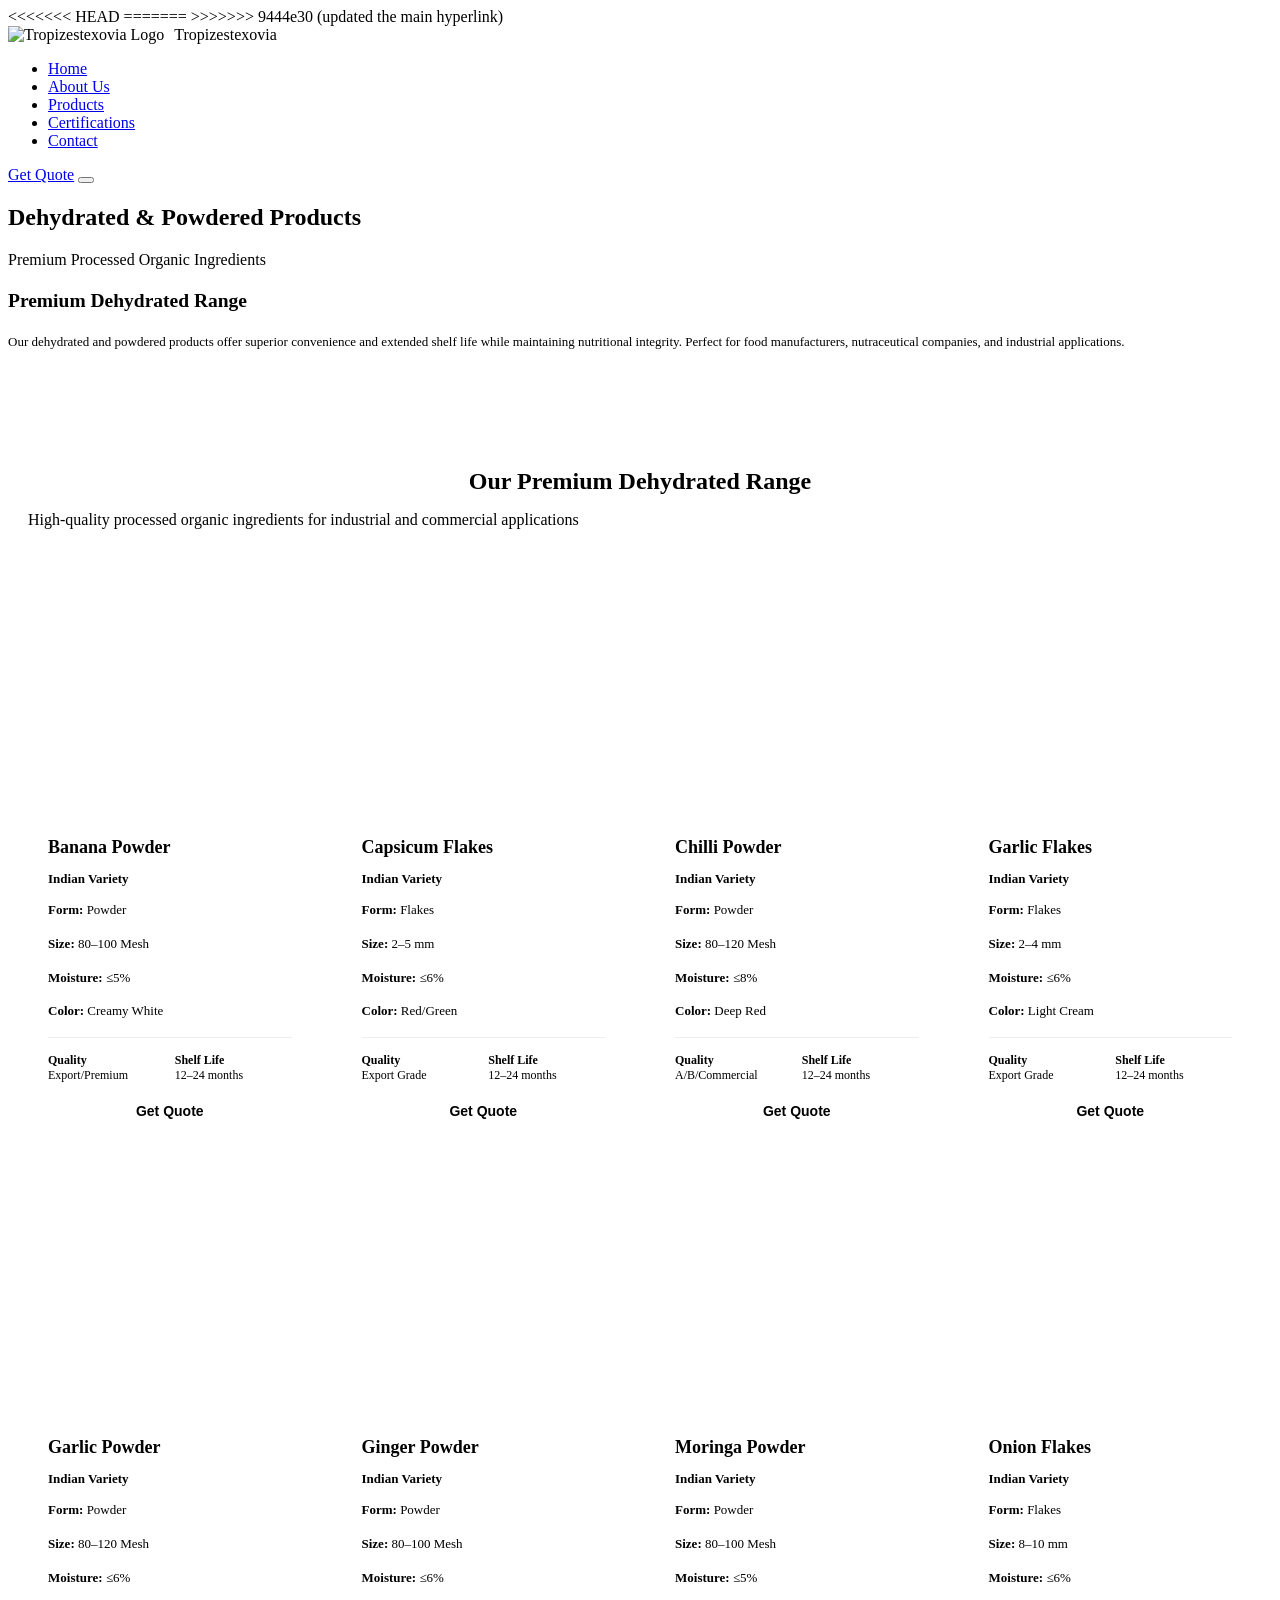
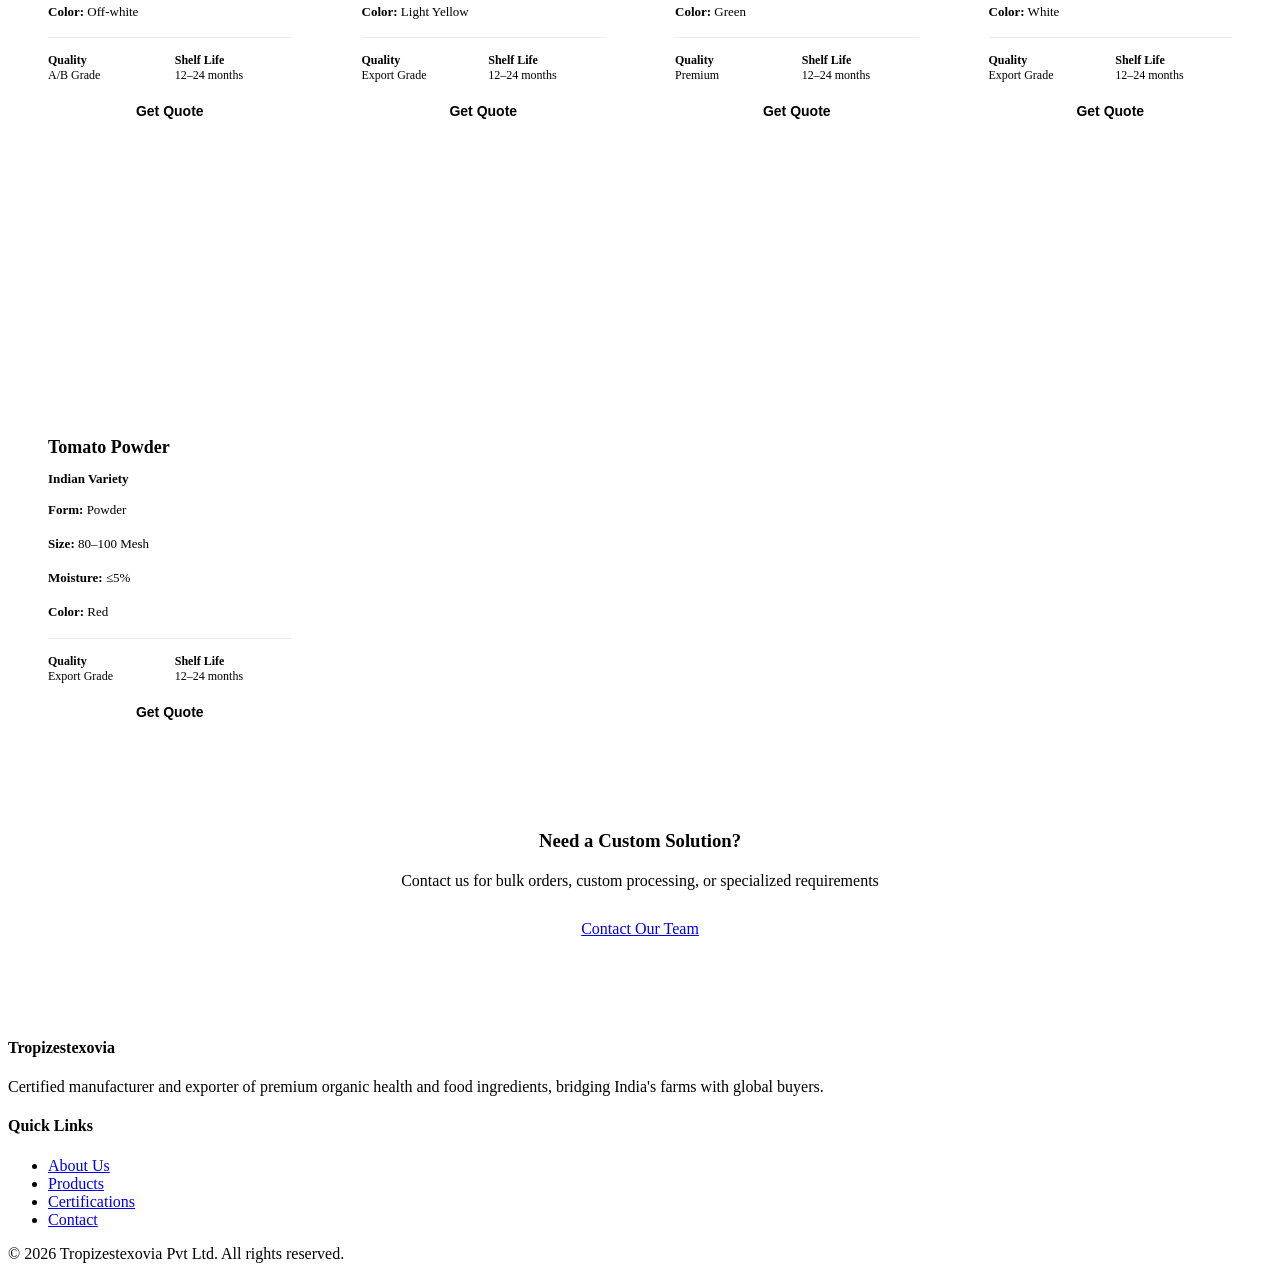
==== product-dehydrated.html @ 4155b413 "updated hyperlink" ====
<!DOCTYPE html>
<html lang="en">
<head>
    <meta charset="UTF-8">
    <meta name="viewport" content="width=device-width, initial-scale=1.0">
<<<<<<< HEAD
=======
    <base href="/tropizestexovia/">
>>>>>>> 9444e30 (updated the main hyperlink)
    <title>Dehydrated & Powdered Products - Tropizestexovia</title>
    <link rel="stylesheet" href="styles.css">
    <link rel="stylesheet" href="https://cdnjs.cloudflare.com/ajax/libs/font-awesome/6.4.0/css/all.min.css">
    <link href="https://fonts.googleapis.com/css2?family=Poppins:wght@300;400;500;600;700&display=swap" rel="stylesheet">
    <style>
        .product-list-page {
            padding: 80px 20px;
        }
        
        .products-showcase {
            display: grid;
            grid-template-columns: repeat(auto-fit, minmax(280px, 1fr));
            gap: 30px;
            margin-top: 50px;
        }
        
        .product-showcase-card {
            background: var(--white);
            border-radius: 10px;
            overflow: hidden;
            box-shadow: var(--shadow);
            transition: all 0.3s ease;
            cursor: pointer;
        }
        
        .product-showcase-card:hover {
            transform: translateY(-10px);
            box-shadow: var(--shadow-hover);
        }
        
        .product-image-wrapper {
            width: 100%;
            height: 220px;
            background: var(--bg-light);
            display: flex;
            align-items: center;
            justify-content: center;
            overflow: hidden;
        }
        
        .product-image-wrapper img {
            width: 100%;
            height: 100%;
            object-fit: cover;
        }
        
        .product-info {
            padding: 20px;
        }
        
        .product-info h3 {
            color: var(--primary-color);
            margin-bottom: 8px;
            font-size: 18px;
        }
        
        .product-variety {
            color: var(--secondary-color);
            font-size: 13px;
            font-weight: 600;
            margin-bottom: 8px;
        }
        
        .product-details {
            font-size: 13px;
            color: var(--text-light);
            line-height: 1.6;
            margin-bottom: 15px;
        }
        
        .product-details p {
            margin-bottom: 5px;
        }
        
        .product-details strong {
            color: var(--primary-color);
        }
        
        .detail-specs {
            display: grid;
            grid-template-columns: 1fr 1fr;
            gap: 10px;
            margin-top: 15px;
            padding-top: 15px;
            border-top: 1px solid #eee;
        }
        
        .spec {
            font-size: 12px;
        }
        
        .spec-label {
            color: var(--text-light);
            font-weight: 600;
        }
        
        .spec-value {
            color: var(--primary-color);
        }
        
        .enquiry-btn {
            width: 100%;
            padding: 10px;
            background-color: var(--secondary-color);
            color: var(--white);
            border: none;
            border-radius: 5px;
            font-weight: 600;
            cursor: pointer;
            transition: all 0.3s ease;
            font-size: 14px;
            margin-top: 10px;
        }
        
        .enquiry-btn:hover {
            background-color: var(--primary-color);
        }
        
        /* Logo as link */
        .logo {
            display: flex;
            align-items: center;
            gap: 10px;
            text-decoration: none;
            color: var(--primary-color);
            cursor: pointer;
            transition: opacity 0.3s ease;
        }
        
        .logo:hover {
            opacity: 0.8;
        }
    </style>
</head>
<body>
    <!-- Navigation Header -->
    <nav class="navbar">
        <div class="nav-container">
            <a href="index.html" class="logo">
                <img src="logo.jpeg" alt="Tropizestexovia Logo" class="logo-img">
                <span class="logo-text">Tropizestexovia</span>
            </a>
            <ul class="nav-menu">
                <li><a href="index.html#home" class="nav-link">Home</a></li>
                <li><a href="index.html#about" class="nav-link">About Us</a></li>
                <li><a href="index.html#products" class="nav-link">Products</a></li>
                <li><a href="index.html#certifications" class="nav-link">Certifications</a></li>
                <li><a href="index.html#contact" class="nav-link">Contact</a></li>
            </ul>
            <a href="index.html#contact" class="btn-get-quote">Get Quote</a>
            <button class="hamburger" id="hamburger">
                <span></span>
                <span></span>
                <span></span>
            </button>
        </div>
    </nav>

    <!-- Hero Section -->
    <section class="product-hero">
        <div class="container">
            <h1 class="hero-title">Dehydrated & Powdered Products</h1>
            <p class="hero-subtitle">Premium Processed Organic Ingredients</p>
        </div>
    </section>

    <!-- Product Details -->
    <section class="product-details">
        <div class="container">
            <div class="product-content">
                <h2>Premium Dehydrated Range</h2>
                <p>Our dehydrated and powdered products offer superior convenience and extended shelf life while maintaining nutritional integrity. Perfect for food manufacturers, nutraceutical companies, and industrial applications.</p>
            </div>
        </div>
    </section>

    <!-- Products List -->
    <section class="product-list-page">
        <div class="container">
            <h2 class="section-title" style="text-align: center; margin-bottom: 10px;">Our Premium Dehydrated Range</h2>
            <p class="section-subtitle">High-quality processed organic ingredients for industrial and commercial applications</p>
            
            <div class="products-showcase">
                <!-- Banana Powder -->
                <div class="product-showcase-card">
                    <div class="product-image-wrapper">
                        <img src="images/Banana powder.jpg" alt="Banana Powder" onerror="this.style.display='none'">
                    </div>
                    <div class="product-info">
                        <h3>Banana Powder</h3>
                        <p class="product-variety">Indian Variety</p>
                        <div class="product-details">
                            <p><strong>Form:</strong> Powder</p>
                            <p><strong>Size:</strong> 80–100 Mesh</p>
                            <p><strong>Moisture:</strong> ≤5%</p>
                            <p><strong>Color:</strong> Creamy White</p>
                        </div>
                        <div class="detail-specs">
                            <div class="spec">
                                <div class="spec-label">Quality</div>
                                <div class="spec-value">Export/Premium</div>
                            </div>
                            <div class="spec">
                                <div class="spec-label">Shelf Life</div>
                                <div class="spec-value">12–24 months</div>
                            </div>
                        </div>
                        <button class="enquiry-btn" onclick="document.getElementById('contact') ? document.getElementById('contact').scrollIntoView({behavior:'smooth'}) : window.location.href='index.html#contact'">Get Quote</button>
                    </div>
                </div>

                <!-- Capsicum Flakes -->
                <div class="product-showcase-card">
                    <div class="product-image-wrapper">
                        <img src="images/capsicum flakes.png" alt="Capsicum Flakes" onerror="this.style.display='none'">
                    </div>
                    <div class="product-info">
                        <h3>Capsicum Flakes</h3>
                        <p class="product-variety">Indian Variety</p>
                        <div class="product-details">
                            <p><strong>Form:</strong> Flakes</p>
                            <p><strong>Size:</strong> 2–5 mm</p>
                            <p><strong>Moisture:</strong> ≤6%</p>
                            <p><strong>Color:</strong> Red/Green</p>
                        </div>
                        <div class="detail-specs">
                            <div class="spec">
                                <div class="spec-label">Quality</div>
                                <div class="spec-value">Export Grade</div>
                            </div>
                            <div class="spec">
                                <div class="spec-label">Shelf Life</div>
                                <div class="spec-value">12–24 months</div>
                            </div>
                        </div>
                        <button class="enquiry-btn" onclick="window.location.href='index.html#contact'">Get Quote</button>
                    </div>
                </div>

                <!-- Chilli Powder -->
                <div class="product-showcase-card">
                    <div class="product-image-wrapper">
                        <img src="images/chilli powder.png" alt="Chilli Powder" onerror="this.style.display='none'">
                    </div>
                    <div class="product-info">
                        <h3>Chilli Powder</h3>
                        <p class="product-variety">Indian Variety</p>
                        <div class="product-details">
                            <p><strong>Form:</strong> Powder</p>
                            <p><strong>Size:</strong> 80–120 Mesh</p>
                            <p><strong>Moisture:</strong> ≤8%</p>
                            <p><strong>Color:</strong> Deep Red</p>
                        </div>
                        <div class="detail-specs">
                            <div class="spec">
                                <div class="spec-label">Quality</div>
                                <div class="spec-value">A/B/Commercial</div>
                            </div>
                            <div class="spec">
                                <div class="spec-label">Shelf Life</div>
                                <div class="spec-value">12–24 months</div>
                            </div>
                        </div>
                        <button class="enquiry-btn" onclick="window.location.href='index.html#contact'">Get Quote</button>
                    </div>
                </div>

                <!-- Garlic Flakes -->
                <div class="product-showcase-card">
                    <div class="product-image-wrapper">
                        <img src="images/Garlic Flakes.png" alt="Garlic Flakes" onerror="this.style.display='none'">
                    </div>
                    <div class="product-info">
                        <h3>Garlic Flakes</h3>
                        <p class="product-variety">Indian Variety</p>
                        <div class="product-details">
                            <p><strong>Form:</strong> Flakes</p>
                            <p><strong>Size:</strong> 2–4 mm</p>
                            <p><strong>Moisture:</strong> ≤6%</p>
                            <p><strong>Color:</strong> Light Cream</p>
                        </div>
                        <div class="detail-specs">
                            <div class="spec">
                                <div class="spec-label">Quality</div>
                                <div class="spec-value">Export Grade</div>
                            </div>
                            <div class="spec">
                                <div class="spec-label">Shelf Life</div>
                                <div class="spec-value">12–24 months</div>
                            </div>
                        </div>
                        <button class="enquiry-btn" onclick="window.location.href='index.html#contact'">Get Quote</button>
                    </div>
                </div>

                <!-- Garlic Powder -->
                <div class="product-showcase-card">
                    <div class="product-image-wrapper">
                        <img src="images/garlic powder.png" alt="Garlic Powder" onerror="this.style.display='none'">
                    </div>
                    <div class="product-info">
                        <h3>Garlic Powder</h3>
                        <p class="product-variety">Indian Variety</p>
                        <div class="product-details">
                            <p><strong>Form:</strong> Powder</p>
                            <p><strong>Size:</strong> 80–120 Mesh</p>
                            <p><strong>Moisture:</strong> ≤6%</p>
                            <p><strong>Color:</strong> Off-white</p>
                        </div>
                        <div class="detail-specs">
                            <div class="spec">
                                <div class="spec-label">Quality</div>
                                <div class="spec-value">A/B Grade</div>
                            </div>
                            <div class="spec">
                                <div class="spec-label">Shelf Life</div>
                                <div class="spec-value">12–24 months</div>
                            </div>
                        </div>
                        <button class="enquiry-btn" onclick="window.location.href='index.html#contact'">Get Quote</button>
                    </div>
                </div>

                <!-- Ginger Powder -->
                <div class="product-showcase-card">
                    <div class="product-image-wrapper">
                        <img src="images/Ginger Powder.png" alt="Ginger Powder" onerror="this.style.display='none'">
                    </div>
                    <div class="product-info">
                        <h3>Ginger Powder</h3>
                        <p class="product-variety">Indian Variety</p>
                        <div class="product-details">
                            <p><strong>Form:</strong> Powder</p>
                            <p><strong>Size:</strong> 80–100 Mesh</p>
                            <p><strong>Moisture:</strong> ≤6%</p>
                            <p><strong>Color:</strong> Light Yellow</p>
                        </div>
                        <div class="detail-specs">
                            <div class="spec">
                                <div class="spec-label">Quality</div>
                                <div class="spec-value">Export Grade</div>
                            </div>
                            <div class="spec">
                                <div class="spec-label">Shelf Life</div>
                                <div class="spec-value">12–24 months</div>
                            </div>
                        </div>
                        <button class="enquiry-btn" onclick="window.location.href='index.html#contact'">Get Quote</button>
                    </div>
                </div>

                <!-- Moringa Powder -->
                <div class="product-showcase-card">
                    <div class="product-image-wrapper">
                        <img src="images/Moringa Powder.png" alt="Moringa Powder" onerror="this.style.display='none'">
                    </div>
                    <div class="product-info">
                        <h3>Moringa Powder</h3>
                        <p class="product-variety">Indian Variety</p>
                        <div class="product-details">
                            <p><strong>Form:</strong> Powder</p>
                            <p><strong>Size:</strong> 80–100 Mesh</p>
                            <p><strong>Moisture:</strong> ≤5%</p>
                            <p><strong>Color:</strong> Green</p>
                        </div>
                        <div class="detail-specs">
                            <div class="spec">
                                <div class="spec-label">Quality</div>
                                <div class="spec-value">Premium</div>
                            </div>
                            <div class="spec">
                                <div class="spec-label">Shelf Life</div>
                                <div class="spec-value">12–24 months</div>
                            </div>
                        </div>
                        <button class="enquiry-btn" onclick="window.location.href='index.html#contact'">Get Quote</button>
                    </div>
                </div>

                <!-- Onion Flakes -->
                <div class="product-showcase-card">
                    <div class="product-image-wrapper">
                        <img src="images/onion flakes.png" alt="Onion Flakes" onerror="this.style.display='none'">
                    </div>
                    <div class="product-info">
                        <h3>Onion Flakes</h3>
                        <p class="product-variety">Indian Variety</p>
                        <div class="product-details">
                            <p><strong>Form:</strong> Flakes</p>
                            <p><strong>Size:</strong> 8–10 mm</p>
                            <p><strong>Moisture:</strong> ≤6%</p>
                            <p><strong>Color:</strong> White</p>
                        </div>
                        <div class="detail-specs">
                            <div class="spec">
                                <div class="spec-label">Quality</div>
                                <div class="spec-value">Export Grade</div>
                            </div>
                            <div class="spec">
                                <div class="spec-label">Shelf Life</div>
                                <div class="spec-value">12–24 months</div>
                            </div>
                        </div>
                        <button class="enquiry-btn" onclick="window.location.href='index.html#contact'">Get Quote</button>
                    </div>
                </div>

                <!-- Tomato Powder -->
                <div class="product-showcase-card">
                    <div class="product-image-wrapper">
                        <img src="images/tomato powder.png" alt="Tomato Powder" onerror="this.style.display='none'">
                    </div>
                    <div class="product-info">
                        <h3>Tomato Powder</h3>
                        <p class="product-variety">Indian Variety</p>
                        <div class="product-details">
                            <p><strong>Form:</strong> Powder</p>
                            <p><strong>Size:</strong> 80–100 Mesh</p>
                            <p><strong>Moisture:</strong> ≤5%</p>
                            <p><strong>Color:</strong> Red</p>
                        </div>
                        <div class="detail-specs">
                            <div class="spec">
                                <div class="spec-label">Quality</div>
                                <div class="spec-value">Export Grade</div>
                            </div>
                            <div class="spec">
                                <div class="spec-label">Shelf Life</div>
                                <div class="spec-value">12–24 months</div>
                            </div>
                        </div>
                        <button class="enquiry-btn" onclick="window.location.href='index.html#contact'">Get Quote</button>
                    </div>
                </div>
            </div>

            <div style="margin-top: 80px; text-align: center;">
                <h3 style="color: var(--primary-color); margin-bottom: 20px;">Need a Custom Solution?</h3>
                <p style="color: var(--text-light); margin-bottom: 30px;">Contact us for bulk orders, custom processing, or specialized requirements</p>
                <a href="index.html#contact" class="btn btn-primary">Contact Our Team</a>
            </div>
        </div>
    </section>

    <!-- Footer -->
    <footer class="footer">
        <div class="container">
            <div class="footer-content">
                <div class="footer-section">
                    <h4>Tropizestexovia</h4>
                    <p>Certified manufacturer and exporter of premium organic health and food ingredients, bridging India's farms with global buyers.</p>
                </div>
                <div class="footer-section">
                    <h4>Quick Links</h4>
                    <ul>
                        <li><a href="index.html#about">About Us</a></li>
                        <li><a href="index.html#products">Products</a></li>
                        <li><a href="index.html#certifications">Certifications</a></li>
                        <li><a href="index.html#contact">Contact</a></li>
                    </ul>
                </div>
            </div>
            <div class="footer-bottom">
                <p>&copy; 2026 Tropizestexovia Pvt Ltd. All rights reserved.</p>
            </div>
        </div>
    </footer>

    <script src="script.js"></script>
</body>
</html>
---- styles.css ----
/* ==================== Global Styles ==================== */
* {
    margin: 0;
    padding: 0;
    box-sizing: border-box;
}

:root {
    --primary-color: #2d5016;
    --secondary-color: #7cb342;
    --accent-color: #ff6b6b;
    --text-dark: #1a1a1a;
    --text-light: #666666;
    --bg-light: #f9f9f9;
    --white: #ffffff;
    --shadow: 0 10px 30px rgba(0, 0, 0, 0.1);
    --shadow-hover: 0 15px 40px rgba(0, 0, 0, 0.15);
}

html {
    scroll-behavior: smooth;
}

body {
    font-family: 'Poppins', sans-serif;
    color: var(--text-dark);
    background-color: var(--white);
    line-height: 1.6;
}

.container {
    max-width: 1200px;
    margin: 0 auto;
    padding: 0 20px;
}

/* ==================== Navigation ==================== */
.navbar {
    background-color: rgba(255, 255, 255, 0.95);
    padding: 15px 0;
    position: fixed;
    top: 0;
    z-index: 1000;
    box-shadow: 0 2px 10px rgba(0, 0, 0, 0.1);
    width: 100%;
    backdrop-filter: blur(10px);
}

.nav-container {
    display: flex;
    justify-content: space-between;
    align-items: center;
    max-width: 1200px;
    margin: 0 auto;
    padding: 0 20px;
}

.logo {
    display: flex;
    align-items: center;
    gap: 10px;
    text-decoration: none;
    font-weight: 700;
    font-size: 20px;
    color: var(--primary-color);
}

.logo-img {
    height: 55px;
    width: 55px;
    object-fit: contain;
}

.logo-text {
    color: var(--primary-color);
}

.nav-menu {
    display: flex;
    list-style: none;
    gap: 30px;
}

.nav-link {
    color: var(--text-dark);
    text-decoration: none;
    font-weight: 500;
    transition: color 0.3s ease;
    position: relative;
}

.nav-link:hover {
    color: var(--secondary-color);
}

.nav-link::after {
    content: '';
    position: absolute;
    bottom: -5px;
    left: 0;
    width: 0;
    height: 2px;
    background-color: var(--secondary-color);
    transition: width 0.3s ease;
}

.nav-link:hover::after {
    width: 100%;
}

.btn-get-quote {
    background-color: var(--secondary-color);
    color: var(--white);
    padding: 10px 25px;
    border-radius: 50px;
    text-decoration: none;
    font-weight: 600;
    transition: all 0.3s ease;
    border: none;
    cursor: pointer;
}

.btn-get-quote:hover {
    background-color: var(--primary-color);
    transform: translateY(-2px);
    box-shadow: var(--shadow);
}

/* Hamburger Menu */
.hamburger {
    display: none;
    flex-direction: column;
    cursor: pointer;
    background: none;
    border: none;
    padding: 5px;
    z-index: 1001;
}

.hamburger span {
    width: 25px;
    height: 3px;
    background-color: var(--primary-color);
    margin: 5px 0;
    transition: all 0.3s ease;
    border-radius: 2px;
}

.hamburger.active span:nth-child(1) {
    transform: rotate(45deg) translate(10px, 10px);
}

.hamburger.active span:nth-child(2) {
    opacity: 0;
}

.hamburger.active span:nth-child(3) {
    transform: rotate(-45deg) translate(8px, -7px);
}

/* Mobile Menu */
.nav-menu.mobile-active {
    display: flex;
    flex-direction: column;
    position: absolute;
    top: 100%;
    left: 0;
    right: 0;
    background-color: rgba(255, 255, 255, 0.98);
    backdrop-filter: blur(10px);
    padding: 20px 0;
    gap: 0;
    list-style: none;
    box-shadow: 0 5px 15px rgba(0, 0, 0, 0.1);
}

.nav-menu.mobile-active li {
    padding: 0;
}

.nav-menu.mobile-active .nav-link {
    display: block;
    padding: 12px 20px;
    color: var(--text-dark);
    text-decoration: none;
    font-weight: 500;
    border-bottom: 1px solid #f0f0f0;
    transition: all 0.3s ease;
}

.nav-menu.mobile-active .nav-link:hover {
    background-color: #f5f5f5;
    color: var(--secondary-color);
}

.nav-menu.mobile-active .nav-link::after {
    display: none;
}

/* ==================== Hero Section ==================== */
.hero {
    padding: 100px 20px 80px 20px;
    text-align: center;
    background-image: linear-gradient(rgba(45, 80, 22, 0.5), rgba(45, 80, 22, 0.5)), url('hero-bg.jpg');
    background-size: cover;
    background-position: center;
    background-attachment: fixed;
    height: 100vh;
    display: flex;
    align-items: center;
    justify-content: center;
    position: relative;
    overflow: hidden;
    margin-top: 0;
}

.hero::before {
    content: '';
    position: absolute;
    top: 0;
    left: 0;
    right: 0;
    bottom: 0;
    background-image: 
        radial-gradient(circle at 20% 50%, rgba(255, 255, 255, 0.05) 0%, transparent 50%),
        radial-gradient(circle at 80% 80%, rgba(255, 255, 255, 0.03) 0%, transparent 50%);
    pointer-events: none;
}

.hero-content {
    position: relative;
    z-index: 1;
}

.hero-content {
    max-width: 800px;
    margin: 0 auto;
}

.hero-title {
    font-size: 56px;
    font-weight: 700;
    color: var(--white);
    margin-bottom: 20px;
    line-height: 1.2;
    text-shadow: 2px 2px 8px rgba(0, 0, 0, 0.3);
}

.hero-subtitle {
    font-size: 24px;
    color: #ffd700;
    margin-bottom: 20px;
    font-weight: 600;
    text-shadow: 1px 1px 4px rgba(0, 0, 0, 0.3);
}

.hero-description {
    font-size: 16px;
    color: rgba(255, 255, 255, 0.95);
    margin-bottom: 40px;
    line-height: 1.8;
    max-width: 700px;
    margin-left: auto;
    margin-right: auto;
    text-shadow: 1px 1px 4px rgba(0, 0, 0, 0.2);
}

.hero-buttons {
    display: flex;
    gap: 20px;
    justify-content: center;
    margin-bottom: 60px;
    flex-wrap: wrap;
}

.btn {
    padding: 14px 40px;
    border-radius: 50px;
    text-decoration: none;
    font-weight: 600;
    transition: all 0.3s ease;
    border: none;
    cursor: pointer;
    display: inline-block;
}

.btn-primary {
    background-color: var(--secondary-color);
    color: var(--white);
}

.btn-primary:hover {
    background-color: var(--primary-color);
    transform: translateY(-3px);
    box-shadow: var(--shadow);
}

.btn-secondary {
    background-color: transparent;
    color: var(--white);
    border: 2px solid var(--white);
}

.btn-secondary:hover {
    background-color: var(--white);
    color: var(--primary-color);
    transform: translateY(-3px);
    box-shadow: var(--shadow);
}

.hero-stats {
    display: grid;
    grid-template-columns: repeat(auto-fit, minmax(150px, 1fr));
    gap: 40px;
    margin-top: 60px;
}

.stat {
    padding: 20px;
}

.stat h3 {
    font-size: 36px;
    color: #ffd700;
    margin-bottom: 10px;
    text-shadow: 1px 1px 4px rgba(0, 0, 0, 0.2);
}

.stat p {
    color: rgba(255, 255, 255, 0.9);
    font-size: 14px;
    text-shadow: 1px 1px 3px rgba(0, 0, 0, 0.2);
}

/* ==================== Section Styles ==================== */
section {
    padding: 80px 20px;
}

.section-title {
    font-size: 40px;
    font-weight: 700;
    color: var(--primary-color);
    text-align: center;
    margin-bottom: 20px;
}

.section-subtitle {
    font-size: 16px;
    color: var(--text-light);
    text-align: center;
    margin-bottom: 50px;
}

/* ==================== About Section ==================== */
.about {
    background-color: var(--bg-light);
}

.about-content {
    display: grid;
    grid-template-columns: 1fr 1fr;
    gap: 60px;
    align-items: center;
}

.about-text h3 {
    font-size: 28px;
    color: var(--primary-color);
    margin-bottom: 20px;
}

.about-text p {
    color: var(--text-light);
    margin-bottom: 15px;
    line-height: 1.8;
}

.mission-box,
.vision-box,
.company-box {
    background-color: var(--white);
    padding: 25px;
    border-radius: 10px;
    margin-bottom: 25px;
    box-shadow: var(--shadow);
    border-left: 5px solid var(--secondary-color);
}

.mission-box h3,
.vision-box h3,
.company-box h3 {
    color: var(--primary-color);
    font-size: 22px;
    margin-bottom: 15px;
    display: flex;
    align-items: center;
}

.mission-box h3::before {
    content: "🎯";
    margin-right: 10px;
    font-size: 24px;
}

.vision-box h3::before {
    content: "🔭";
    margin-right: 10px;
    font-size: 24px;
}

.company-box h3::before {
    content: "🏢";
    margin-right: 10px;
    font-size: 24px;
}

.mission-box p,
.vision-box p,
.company-box p {
    color: var(--text-light);
    line-height: 1.8;
    margin-bottom: 12px;
    font-size: 15px;
}

.mission-box p:last-child,
.vision-box p:last-child,
.company-box p:last-child {
    margin-bottom: 0;
}

.about-features {
    display: grid;
    grid-template-columns: 1fr 1fr;
    gap: 30px;
}

.feature-item {
    background-color: var(--white);
    padding: 30px;
    border-radius: 10px;
    box-shadow: var(--shadow);
    text-align: center;
    transition: all 0.3s ease;
}

.feature-item:hover {
    transform: translateY(-5px);
    box-shadow: var(--shadow-hover);
}

.feature-item i {
    font-size: 32px;
    color: var(--secondary-color);
    margin-bottom: 15px;
}

.feature-item h4 {
    color: var(--primary-color);
    margin-bottom: 10px;
    font-size: 16px;
}

.feature-item p {
    color: var(--text-light);
    font-size: 14px;
}

/* ==================== Products Section ==================== */
.products {
    background-color: var(--white);
}

.products-grid {
    display: grid;
    grid-template-columns: repeat(auto-fit, minmax(250px, 1fr));
    gap: 40px;
}

.product-card {
    background-color: var(--white);
    padding: 40px;
    border-radius: 10px;
    box-shadow: var(--shadow);
    text-align: center;
    transition: all 0.3s ease;
    border: 2px solid transparent;
    overflow: hidden;
}

.product-image {
    width: 100%;
    height: 250px;
    background-color: var(--bg-light);
    border-radius: 8px;
    margin-bottom: 25px;
    overflow: hidden;
    display: flex;
    align-items: center;
    justify-content: center;
}

.product-image img {
    width: 100%;
    height: 100%;
    object-fit: cover;
    transition: transform 0.3s ease;
}

.product-card:hover .product-image img {
    transform: scale(1.05);
}

.product-card:hover {
    transform: translateY(-10px);
    box-shadow: var(--shadow-hover);
    border-color: var(--secondary-color);
}

.product-icon {
    font-size: 48px;
    color: var(--secondary-color);
    margin-bottom: 20px;
}

.product-card h3 {
    font-size: 20px;
    color: var(--primary-color);
    margin-bottom: 15px;
}

.product-card p {
    color: var(--text-light);
    margin-bottom: 20px;
    line-height: 1.6;
    font-size: 14px;
}

.product-items {
    list-style: none;
    text-align: left;
}

.product-items li {
    color: var(--text-light);
    padding: 8px 0;
    border-bottom: 1px solid var(--bg-light);
    font-size: 14px;
}

.product-items li:last-child {
    border-bottom: none;
}

/* ==================== Quality Assurance ==================== */
.quality-assurance {
    background-color: var(--bg-light);
}

.quality-grid {
    display: grid;
    grid-template-columns: repeat(auto-fit, minmax(200px, 1fr));
    gap: 30px;
}

.quality-item {
    background-color: var(--white);
    padding: 30px;
    border-radius: 10px;
    text-align: center;
    box-shadow: var(--shadow);
    transition: all 0.3s ease;
}

.quality-item:hover {
    transform: translateY(-5px);
    box-shadow: var(--shadow-hover);
}

.quality-item i {
    font-size: 36px;
    color: var(--secondary-color);
    margin-bottom: 15px;
}

.quality-item h4 {
    color: var(--primary-color);
    margin-bottom: 10px;
    font-size: 16px;
}

.quality-item p {
    color: var(--text-light);
    font-size: 14px;
}

/* ==================== Certifications Section ==================== */
.certifications {
    background-color: var(--white);
}

.certifications-grid {
    display: grid;
    grid-template-columns: repeat(auto-fit, minmax(250px, 1fr));
    gap: 30px;
}

.cert-card {
    background-color: var(--bg-light);
    padding: 40px;
    border-radius: 10px;
    text-align: center;
    transition: all 0.3s ease;
    border: 2px solid transparent;
}

.cert-card:hover {
    transform: translateY(-8px);
    background-color: var(--white);
    box-shadow: var(--shadow);
    border-color: var(--secondary-color);
}

.cert-icon {
    font-size: 48px;
    margin-bottom: 15px;
}

.cert-card h4 {
    color: var(--primary-color);
    margin-bottom: 10px;
    font-size: 18px;
}

.cert-card p {
    color: var(--text-light);
    font-size: 14px;
    line-height: 1.6;
    margin-bottom: 15px;
}

.cert-link {
    display: inline-block;
    color: var(--secondary-color);
    text-decoration: none;
    font-weight: 600;
    padding: 8px 15px;
    border: 2px solid var(--secondary-color);
    border-radius: 5px;
    transition: all 0.3s ease;
}

.cert-link:hover {
    background-color: var(--secondary-color);
    color: var(--white);
}

/* ==================== Product Detail Pages ==================== */
.product-hero {
    background: linear-gradient(135deg, var(--primary-color) 0%, var(--secondary-color) 100%);
    color: var(--white);
    padding: 80px 20px;
    text-align: center;
}

.product-hero .hero-title {
    color: var(--white);
    font-size: 48px;
    margin-bottom: 15px;
}

.product-hero .hero-subtitle {
    color: rgba(255, 255, 255, 0.9);
    font-size: 20px;
}

.product-details {
    padding: 80px 20px;
    background-color: var(--white);
}

.product-content {
    max-width: 900px;
    margin: 0 auto;
}

.product-content h2 {
    color: var(--primary-color);
    font-size: 32px;
    margin-bottom: 20px;
}

.product-content > p {
    color: var(--text-light);
    font-size: 16px;
    line-height: 1.8;
    margin-bottom: 40px;
}

.features-list {
    display: grid;
    grid-template-columns: repeat(auto-fit, minmax(200px, 1fr));
    gap: 30px;
    margin-bottom: 60px;
}

.feature {
    background-color: var(--bg-light);
    padding: 30px;
    border-radius: 10px;
    text-align: center;
    transition: all 0.3s ease;
}

.feature:hover {
    transform: translateY(-5px);
    box-shadow: var(--shadow);
    background-color: var(--white);
}

.feature i {
    font-size: 32px;
    color: var(--secondary-color);
    margin-bottom: 15px;
}

.feature h3 {
    color: var(--primary-color);
    font-size: 18px;
    margin-bottom: 10px;
}

.feature p {
    color: var(--text-light);
    font-size: 14px;
}

.cta-section {
    background: linear-gradient(135deg, var(--bg-light) 0%, rgba(124, 179, 66, 0.1) 100%);
    padding: 40px;
    border-radius: 10px;
    text-align: center;
    border-left: 5px solid var(--secondary-color);
}

.cta-section h3 {
    color: var(--primary-color);
    font-size: 24px;
    margin-bottom: 10px;
}

.cta-section p {
    color: var(--text-light);
    margin-bottom: 20px;
}

/* ==================== Contact Section ==================== */
.contact {
    background-color: var(--bg-light);
}

.contact-content {
    display: grid;
    grid-template-columns: 1fr 1fr;
    gap: 60px;
    align-items: start;
}

.contact-info {
    display: grid;
    grid-template-columns: 1fr;
    gap: 30px;
}

.info-card {
    background-color: var(--white);
    padding: 30px;
    border-radius: 10px;
    text-align: center;
    box-shadow: var(--shadow);
    transition: all 0.3s ease;
}

.info-card:hover {
    transform: translateY(-5px);
    box-shadow: var(--shadow-hover);
}

.info-card i {
    font-size: 32px;
    color: var(--secondary-color);
    margin-bottom: 15px;
}

.info-card h4 {
    color: var(--primary-color);
    margin-bottom: 10px;
}

.info-card p {
    color: var(--text-light);
}

.info-card a {
    color: var(--secondary-color);
    text-decoration: none;
    font-weight: 600;
    transition: color 0.3s ease;
}

.info-card a:hover {
    color: var(--primary-color);
}

.contact-form {
    background-color: var(--white);
    padding: 40px;
    border-radius: 10px;
    box-shadow: var(--shadow);
}

.form-group {
    margin-bottom: 20px;
}

.form-group input,
.form-group textarea {
    width: 100%;
    padding: 14px;
    border: 1px solid #ddd;
    border-radius: 5px;
    font-family: 'Poppins', sans-serif;
    font-size: 14px;
    transition: border-color 0.3s ease;
}

.form-group input:focus,
.form-group textarea:focus {
    outline: none;
    border-color: var(--secondary-color);
}

.contact-form .btn {
    width: 100%;
    margin-top: 10px;
}

/* ==================== Footer ==================== */
.footer {
    background-color: var(--primary-color);
    color: var(--white);
    padding: 60px 20px 20px;
}

.footer-content {
    display: grid;
    grid-template-columns: repeat(auto-fit, minmax(250px, 1fr));
    gap: 40px;
    margin-bottom: 40px;
}

.footer-section h4 {
    margin-bottom: 20px;
    font-size: 16px;
}

.footer-section p {
    color: rgba(255, 255, 255, 0.8);
    margin-bottom: 20px;
    line-height: 1.6;
    font-size: 14px;
}

.footer-section ul {
    list-style: none;
}

.footer-section ul li {
    margin-bottom: 10px;
}

.footer-section a {
    color: rgba(255, 255, 255, 0.8);
    text-decoration: none;
    transition: color 0.3s ease;
}

.footer-section a:hover {
    color: var(--secondary-color);
}

.social-links {
    display: flex;
    gap: 15px;
}

.social-links a {
    display: inline-flex;
    width: 40px;
    height: 40px;
    background-color: rgba(255, 255, 255, 0.1);
    border-radius: 50%;
    align-items: center;
    justify-content: center;
    transition: all 0.3s ease;
}

.social-links a:hover {
    background-color: var(--secondary-color);
    transform: translateY(-3px);
}

.footer-bottom {
    border-top: 1px solid rgba(255, 255, 255, 0.1);
    padding-top: 30px;
    text-align: center;
}

.footer-bottom p {
    color: rgba(255, 255, 255, 0.8);
    font-size: 14px;
    margin-bottom: 15px;
}

.footer-links {
    display: flex;
    gap: 20px;
    justify-content: center;
}

.footer-links a {
    color: rgba(255, 255, 255, 0.8);
    text-decoration: none;
    font-size: 14px;
    transition: color 0.3s ease;
}

.footer-links a:hover {
    color: var(--secondary-color);
}

/* ==================== Responsive Design ==================== */
@media (max-width: 1024px) {
    .nav-menu {
        gap: 20px;
    }
    
    .btn-get-quote {
        padding: 8px 15px;
        font-size: 13px;
    }
}

@media (max-width: 768px) {
    .navbar {
        padding: 10px 0;
    }
    
    .nav-container {
        padding: 0 15px;
    }
    
    .logo {
        gap: 8px;
        font-size: 16px;
    }
    
    .logo-img {
        height: 40px;
        width: 40px;
    }
    
    .logo-text {
        display: none;
    }

    .hamburger {
        display: flex;
    }

    .nav-menu {
        display: none;
    }

    .btn-get-quote {
        display: none;
    }

    .hero {
        padding: 60px 20px 40px 20px;
        height: auto;
        min-height: 70vh;
    }

    .hero-title {
        font-size: 32px;
        margin-bottom: 15px;
    }

    .hero-subtitle {
        font-size: 18px;
        margin-bottom: 15px;
    }

    .hero-description {
        font-size: 14px;
        margin-bottom: 30px;
    }

    .hero-buttons {
        flex-direction: column;
        gap: 10px;
        margin-bottom: 40px;
    }

    .btn {
        width: 100%;
        text-align: center;
        padding: 12px 20px;
    }

    .hero-stats {
        grid-template-columns: 1fr;
        gap: 20px;
        margin-top: 40px;
    }

    .about-content {
        grid-template-columns: 1fr;
    }

    .about-features {
        grid-template-columns: 1fr;
    }

    .section-title {
        font-size: 28px;
    }

    .contact-content {
        grid-template-columns: 1fr;
    }

    .footer-content {
        grid-template-columns: 1fr;
    }

    section {
        padding: 50px 20px;
    }

    .feature-item,
    .product-card,
    .quality-item,
    .cert-card,
    .info-card {
        padding: 20px;
    }

    .product-showcase {
        grid-template-columns: 1fr;
    }

    .products-grid,
    .quality-grid,
    .certifications-grid {
        grid-template-columns: 1fr;
    }
}

@media (max-width: 480px) {
    .navbar {
        padding: 8px 0;
    }
    
    .nav-container {
        padding: 0 10px;
    }
    
    .logo {
        gap: 5px;
        font-size: 14px;
    }
    
    .logo-img {
        height: 35px;
        width: 35px;
    }

    .hero {
        padding: 40px 15px 30px 15px;
        height: auto;
        min-height: 50vh;
    }

    .hero-title {
        font-size: 24px;
        margin-bottom: 10px;
    }

    .hero-subtitle {
        font-size: 14px;
        margin-bottom: 10px;
    }

    .hero-description {
        font-size: 13px;
        margin-bottom: 20px;
        max-width: 100%;
    }

    .hero-buttons {
        flex-direction: column;
        gap: 8px;
        margin-bottom: 30px;
    }

    .btn {
        width: 100%;
        text-align: center;
        padding: 10px 15px;
        font-size: 14px;
    }

    .hero-stats {
        grid-template-columns: 1fr;
        gap: 15px;
        margin-top: 30px;
    }

    .stat {
        padding: 10px;
    }

    .stat h3 {
        font-size: 24px;
    }

    .stat p {
        font-size: 12px;
    }

    .section-title {
        font-size: 22px;
    }

    .section-subtitle {
        font-size: 14px;
    }

    .products-grid,
    .quality-grid,
    .certifications-grid,
    .product-showcase {
        grid-template-columns: 1fr;
    }

    section {
        padding: 40px 15px;
    }

    .feature-item,
    .product-card,
    .quality-item,
    .cert-card,
    .info-card {
        padding: 15px;
    }

    .contact-form {
        padding: 20px;
    }

    .form-group input,
    .form-group textarea {
        padding: 10px;
        font-size: 12px;
    }

    .footer-section h4 {
        font-size: 14px;
    }

    .footer-section p,
    .footer-section ul li a {
        font-size: 12px;
    }
}

@media (max-width: 360px) {
    .navbar {
        padding: 6px 0;
    }
    
    .logo {
        font-size: 12px;
    }
    
    .logo-img {
        height: 30px;
        width: 30px;
    }

    .hero-title {
        font-size: 20px;
    }

    .hero-subtitle {
        font-size: 12px;
    }

    .btn {
        padding: 8px 12px;
        font-size: 12px;
    }
}
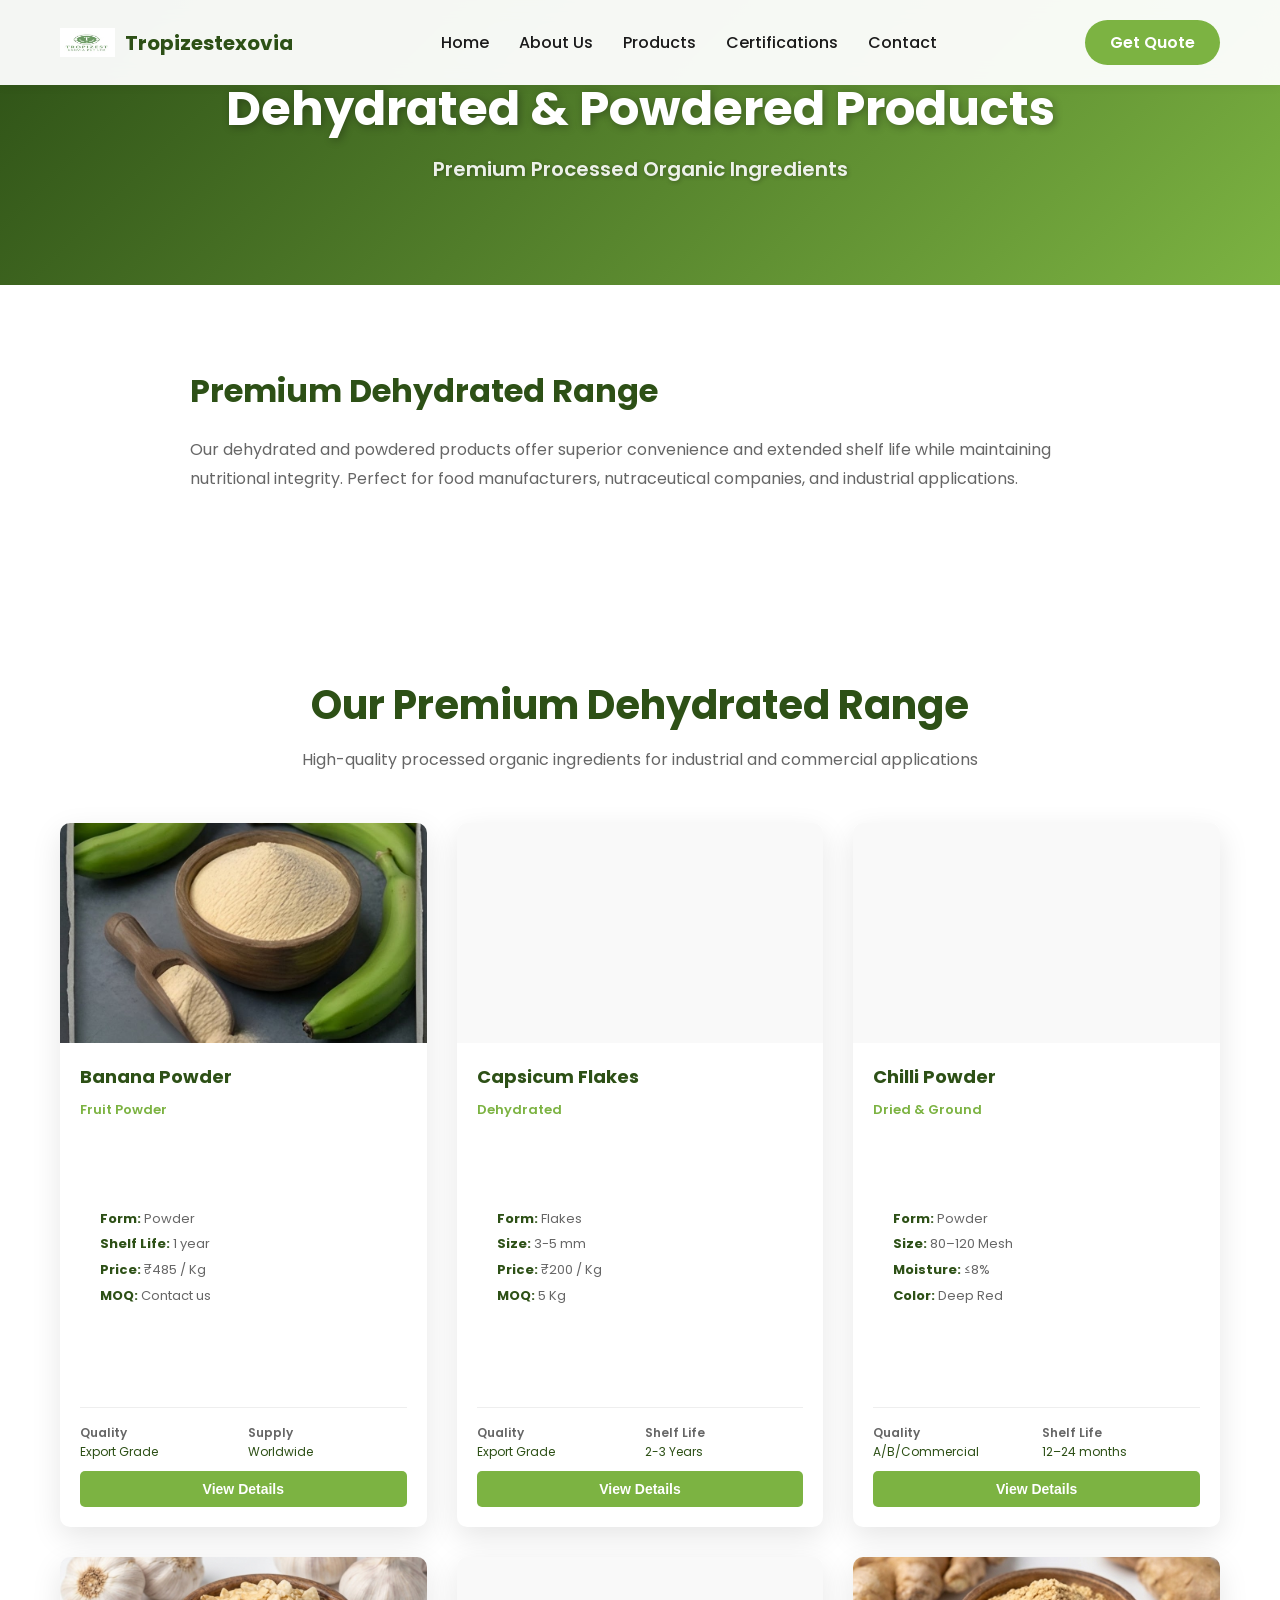
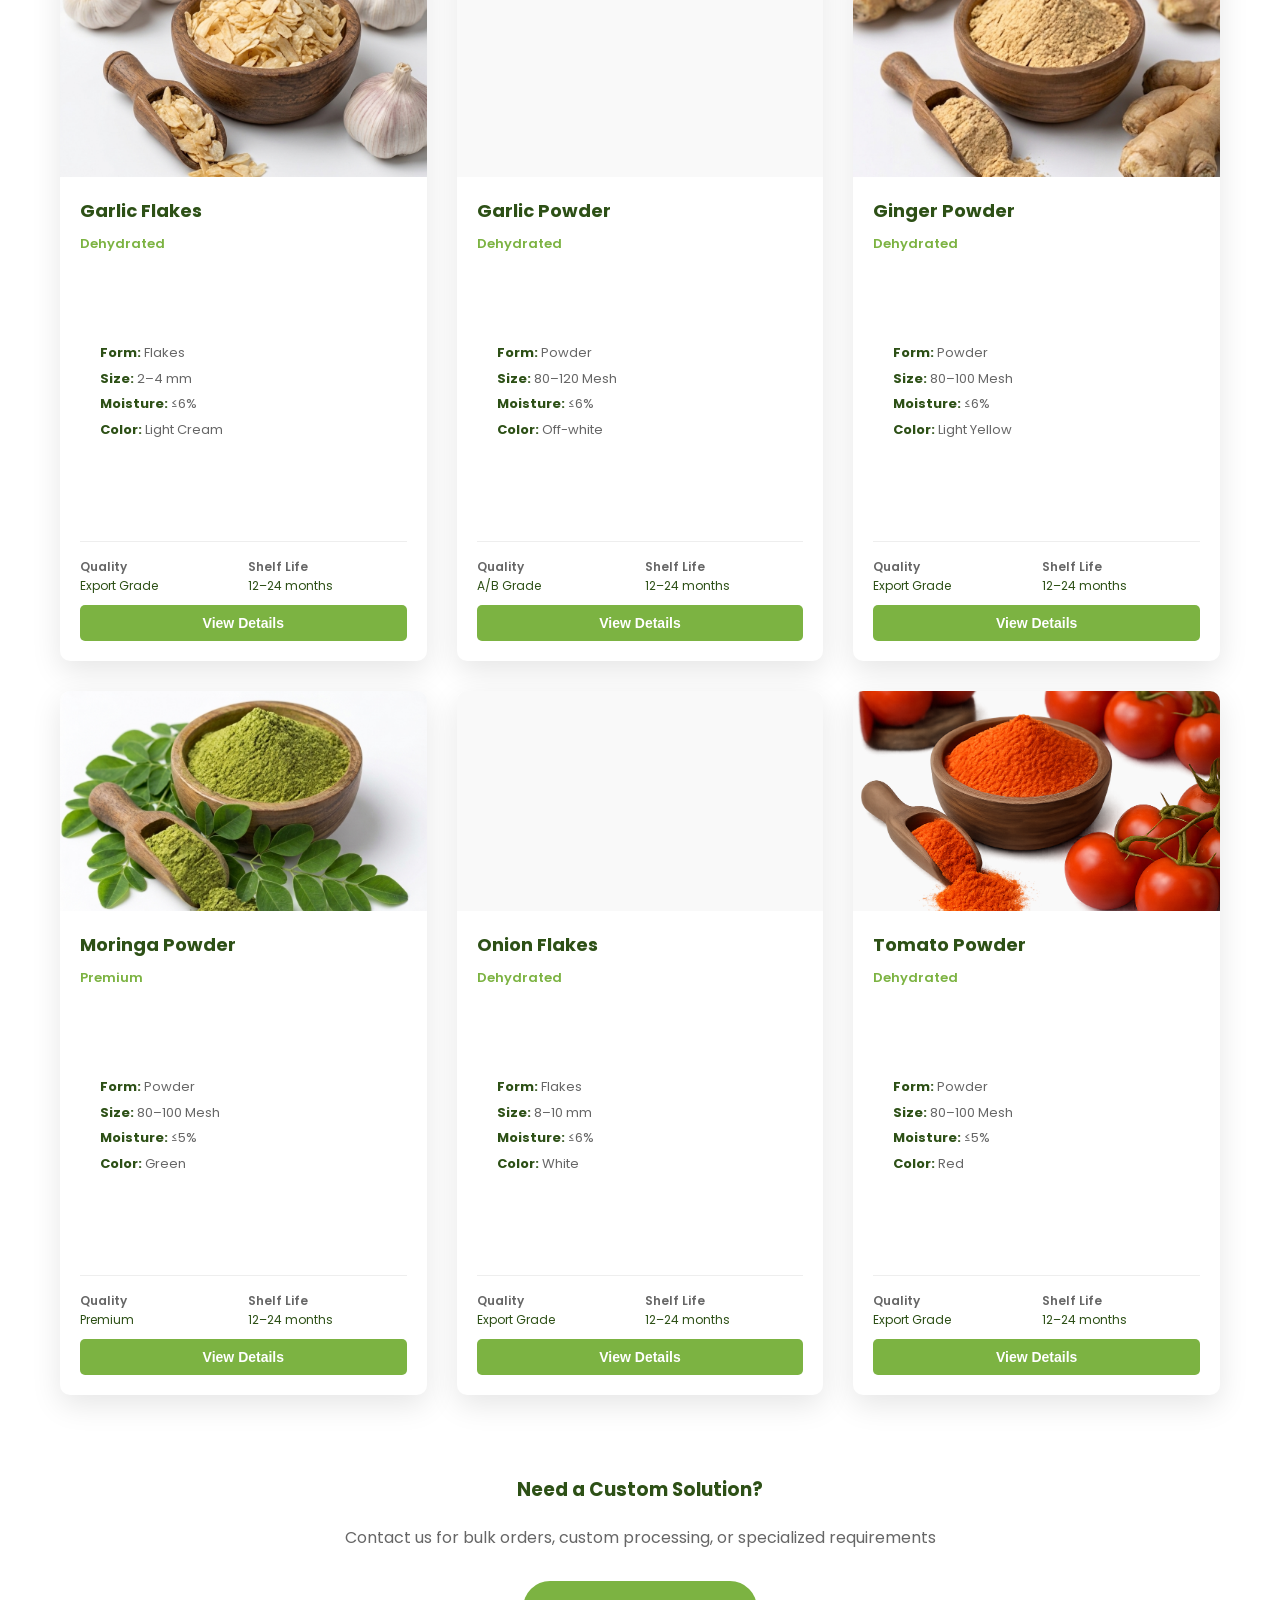
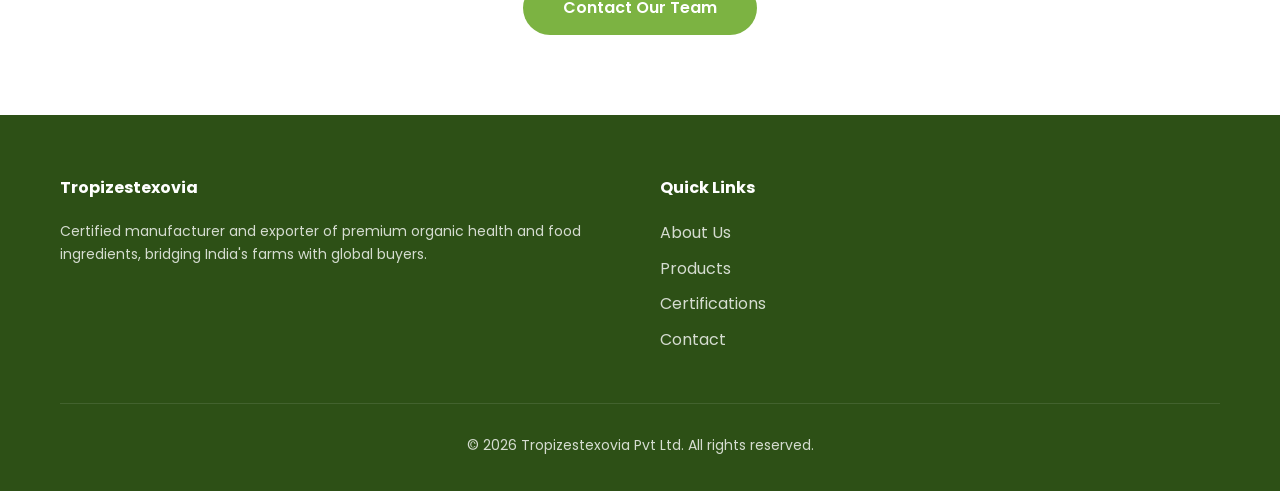
==== commit b682dc0a: "Commit after competing suggested changes, remaining to add dolls." ====
--- a/product-dehydrated.html
+++ b/product-dehydrated.html
@@ -3,10 +3,8 @@
 <head>
     <meta charset="UTF-8">
     <meta name="viewport" content="width=device-width, initial-scale=1.0">
-<<<<<<< HEAD
-=======
-    <base href="/tropizestexovia/">
->>>>>>> 9444e30 (updated the main hyperlink)
+    <base href="">
+    <!-- <base href="/tropizestexovia/"> -->
     <title>Dehydrated & Powdered Products - Tropizestexovia</title>
     <link rel="stylesheet" href="styles.css">
     <link rel="stylesheet" href="https://cdnjs.cloudflare.com/ajax/libs/font-awesome/6.4.0/css/all.min.css">
@@ -138,6 +136,241 @@
         
         .logo:hover {
             opacity: 0.8;
+        }
+
+        /* Modal Styles */
+        .modal {
+            display: none;
+            position: fixed;
+            z-index: 2000;
+            left: 0;
+            top: 0;
+            width: 100%;
+            height: 100%;
+            background-color: rgba(0, 0, 0, 0.6);
+            animation: fadeIn 0.3s ease;
+            overflow-y: auto;
+        }
+
+        @keyframes fadeIn {
+            from { opacity: 0; }
+            to { opacity: 1; }
+        }
+
+        .modal-content {
+            background-color: var(--white);
+            margin: 30px auto;
+            padding: 40px;
+            border-radius: 10px;
+            max-width: 900px;
+            width: 95%;
+            max-height: 85vh;
+            overflow-y: auto;
+            animation: slideDown 0.3s ease;
+        }
+
+        @keyframes slideDown {
+            from {
+                transform: translateY(-50px);
+                opacity: 0;
+            }
+            to {
+                transform: translateY(0);
+                opacity: 1;
+            }
+        }
+
+        .modal-header {
+            display: flex;
+            justify-content: space-between;
+            align-items: center;
+            margin-bottom: 30px;
+            border-bottom: 2px solid var(--secondary-color);
+            padding-bottom: 20px;
+        }
+
+        .modal-header h2 {
+            color: var(--primary-color);
+            font-size: 28px;
+            margin: 0;
+        }
+
+        .close-modal {
+            color: var(--text-light);
+            font-size: 32px;
+            font-weight: bold;
+            cursor: pointer;
+            transition: color 0.3s ease;
+            background: none;
+            border: none;
+        }
+
+        .close-modal:hover {
+            color: var(--primary-color);
+        }
+
+        .modal-body {
+            display: grid;
+            grid-template-columns: 1fr 1fr;
+            gap: 40px;
+            margin-bottom: 30px;
+        }
+
+        .modal-image {
+            width: 100%;
+            height: 300px;
+            background: var(--bg-light);
+            border-radius: 8px;
+            display: flex;
+            align-items: center;
+            justify-content: center;
+            overflow: hidden;
+        }
+
+        .modal-image img {
+            width: 100%;
+            height: 100%;
+            object-fit: cover;
+        }
+
+        .modal-specs {
+            display: flex;
+            flex-direction: column;
+            justify-content: center;
+        }
+
+        .modal-section {
+            margin-bottom: 30px;
+        }
+
+        .modal-section h3 {
+            color: var(--primary-color);
+            font-size: 18px;
+            margin-bottom: 15px;
+            border-bottom: 2px solid var(--secondary-color);
+            padding-bottom: 10px;
+        }
+
+        .modal-section p {
+            color: var(--text-light);
+            margin-bottom: 10px;
+            line-height: 1.8;
+        }
+
+        .modal-section ul {
+            list-style: none;
+            padding-left: 0;
+        }
+
+        .modal-section li {
+            color: var(--text-light);
+            margin-bottom: 8px;
+            padding-left: 20px;
+            position: relative;
+            line-height: 1.6;
+        }
+
+        .modal-section li:before {
+            content: "✓";
+            position: absolute;
+            left: 0;
+            color: var(--secondary-color);
+            font-weight: bold;
+        }
+
+        .modal-specs-grid {
+            display: grid;
+            grid-template-columns: 1fr 1fr;
+            gap: 15px;
+            background: var(--bg-light);
+            padding: 20px;
+            border-radius: 8px;
+            margin-bottom: 20px;
+        }
+
+        .spec-item {
+            padding: 10px;
+            background: var(--white);
+            border-radius: 5px;
+        }
+
+        .spec-item-label {
+            color: var(--text-light);
+            font-size: 12px;
+            font-weight: 600;
+            text-transform: uppercase;
+            margin-bottom: 5px;
+        }
+
+        .spec-item-value {
+            color: var(--primary-color);
+            font-size: 14px;
+            font-weight: 600;
+        }
+
+        .modal-footer {
+            display: flex;
+            gap: 15px;
+            justify-content: center;
+            border-top: 2px solid var(--secondary-color);
+            padding-top: 30px;
+        }
+
+        .modal-footer button {
+            padding: 12px 30px;
+            border: none;
+            border-radius: 5px;
+            font-weight: 600;
+            cursor: pointer;
+            transition: all 0.3s ease;
+            font-size: 14px;
+        }
+
+        .btn-contact {
+            background-color: var(--secondary-color);
+            color: var(--white);
+        }
+
+        .btn-contact:hover {
+            background-color: var(--primary-color);
+        }
+
+        .btn-close {
+            background-color: var(--bg-light);
+            color: var(--primary-color);
+        }
+
+        .btn-close:hover {
+            background-color: var(--text-light);
+            color: var(--white);
+        }
+
+        @media (max-width: 768px) {
+            .modal-body {
+                grid-template-columns: 1fr;
+                gap: 20px;
+            }
+
+            .modal-content {
+                padding: 20px;
+                margin: 10px auto;
+            }
+
+            .modal-header h2 {
+                font-size: 20px;
+            }
+
+            .modal-specs-grid {
+                grid-template-columns: 1fr;
+            }
+
+            .modal-footer {
+                flex-direction: column;
+            }
+
+            .modal-footer button {
+                width: 100%;
+            }
         }
     </style>
 </head>
@@ -191,46 +424,46 @@
             
             <div class="products-showcase">
                 <!-- Banana Powder -->
-                <div class="product-showcase-card">
+                <div class="product-showcase-card" onclick="openProductModal('banana-powder')">
                     <div class="product-image-wrapper">
                         <img src="images/Banana powder.jpg" alt="Banana Powder" onerror="this.style.display='none'">
                     </div>
                     <div class="product-info">
                         <h3>Banana Powder</h3>
-                        <p class="product-variety">Indian Variety</p>
+                        <p class="product-variety">Fruit Powder</p>
                         <div class="product-details">
                             <p><strong>Form:</strong> Powder</p>
-                            <p><strong>Size:</strong> 80–100 Mesh</p>
-                            <p><strong>Moisture:</strong> ≤5%</p>
-                            <p><strong>Color:</strong> Creamy White</p>
+                            <p><strong>Shelf Life:</strong> 1 year</p>
+                            <p><strong>Price:</strong> ₹485 / Kg</p>
+                            <p><strong>MOQ:</strong> Contact us</p>
                         </div>
                         <div class="detail-specs">
                             <div class="spec">
                                 <div class="spec-label">Quality</div>
-                                <div class="spec-value">Export/Premium</div>
-                            </div>
-                            <div class="spec">
-                                <div class="spec-label">Shelf Life</div>
-                                <div class="spec-value">12–24 months</div>
-                            </div>
-                        </div>
-                        <button class="enquiry-btn" onclick="document.getElementById('contact') ? document.getElementById('contact').scrollIntoView({behavior:'smooth'}) : window.location.href='index.html#contact'">Get Quote</button>
+                                <div class="spec-value">Export Grade</div>
+                            </div>
+                            <div class="spec">
+                                <div class="spec-label">Supply</div>
+                                <div class="spec-value">Worldwide</div>
+                            </div>
+                        </div>
+                        <button class="enquiry-btn">View Details</button>
                     </div>
                 </div>
 
                 <!-- Capsicum Flakes -->
-                <div class="product-showcase-card">
+                <div class="product-showcase-card" onclick="openProductModal('capsicum-flakes')">
                     <div class="product-image-wrapper">
                         <img src="images/capsicum flakes.png" alt="Capsicum Flakes" onerror="this.style.display='none'">
                     </div>
                     <div class="product-info">
                         <h3>Capsicum Flakes</h3>
-                        <p class="product-variety">Indian Variety</p>
+                        <p class="product-variety">Dehydrated</p>
                         <div class="product-details">
                             <p><strong>Form:</strong> Flakes</p>
-                            <p><strong>Size:</strong> 2–5 mm</p>
-                            <p><strong>Moisture:</strong> ≤6%</p>
-                            <p><strong>Color:</strong> Red/Green</p>
+                            <p><strong>Size:</strong> 3-5 mm</p>
+                            <p><strong>Price:</strong> ₹200 / Kg</p>
+                            <p><strong>MOQ:</strong> 5 Kg</p>
                         </div>
                         <div class="detail-specs">
                             <div class="spec">
@@ -239,21 +472,21 @@
                             </div>
                             <div class="spec">
                                 <div class="spec-label">Shelf Life</div>
-                                <div class="spec-value">12–24 months</div>
-                            </div>
-                        </div>
-                        <button class="enquiry-btn" onclick="window.location.href='index.html#contact'">Get Quote</button>
+                                <div class="spec-value">2-3 Years</div>
+                            </div>
+                        </div>
+                        <button class="enquiry-btn">View Details</button>
                     </div>
                 </div>
 
                 <!-- Chilli Powder -->
-                <div class="product-showcase-card">
+                <div class="product-showcase-card" onclick="openProductModal('chilli-powder')">
                     <div class="product-image-wrapper">
                         <img src="images/chilli powder.png" alt="Chilli Powder" onerror="this.style.display='none'">
                     </div>
                     <div class="product-info">
                         <h3>Chilli Powder</h3>
-                        <p class="product-variety">Indian Variety</p>
+                        <p class="product-variety">Dried & Ground</p>
                         <div class="product-details">
                             <p><strong>Form:</strong> Powder</p>
                             <p><strong>Size:</strong> 80–120 Mesh</p>
@@ -270,18 +503,18 @@
                                 <div class="spec-value">12–24 months</div>
                             </div>
                         </div>
-                        <button class="enquiry-btn" onclick="window.location.href='index.html#contact'">Get Quote</button>
+                        <button class="enquiry-btn">View Details</button>
                     </div>
                 </div>
 
                 <!-- Garlic Flakes -->
-                <div class="product-showcase-card">
+                <div class="product-showcase-card" onclick="openProductModal('garlic-flakes')">
                     <div class="product-image-wrapper">
                         <img src="images/Garlic Flakes.png" alt="Garlic Flakes" onerror="this.style.display='none'">
                     </div>
                     <div class="product-info">
                         <h3>Garlic Flakes</h3>
-                        <p class="product-variety">Indian Variety</p>
+                        <p class="product-variety">Dehydrated</p>
                         <div class="product-details">
                             <p><strong>Form:</strong> Flakes</p>
                             <p><strong>Size:</strong> 2–4 mm</p>
@@ -298,18 +531,18 @@
                                 <div class="spec-value">12–24 months</div>
                             </div>
                         </div>
-                        <button class="enquiry-btn" onclick="window.location.href='index.html#contact'">Get Quote</button>
+                        <button class="enquiry-btn">View Details</button>
                     </div>
                 </div>
 
                 <!-- Garlic Powder -->
-                <div class="product-showcase-card">
+                <div class="product-showcase-card" onclick="openProductModal('garlic-powder')">
                     <div class="product-image-wrapper">
                         <img src="images/garlic powder.png" alt="Garlic Powder" onerror="this.style.display='none'">
                     </div>
                     <div class="product-info">
                         <h3>Garlic Powder</h3>
-                        <p class="product-variety">Indian Variety</p>
+                        <p class="product-variety">Dehydrated</p>
                         <div class="product-details">
                             <p><strong>Form:</strong> Powder</p>
                             <p><strong>Size:</strong> 80–120 Mesh</p>
@@ -326,18 +559,18 @@
                                 <div class="spec-value">12–24 months</div>
                             </div>
                         </div>
-                        <button class="enquiry-btn" onclick="window.location.href='index.html#contact'">Get Quote</button>
+                        <button class="enquiry-btn">View Details</button>
                     </div>
                 </div>
 
                 <!-- Ginger Powder -->
-                <div class="product-showcase-card">
+                <div class="product-showcase-card" onclick="openProductModal('ginger-powder')">
                     <div class="product-image-wrapper">
                         <img src="images/Ginger Powder.png" alt="Ginger Powder" onerror="this.style.display='none'">
                     </div>
                     <div class="product-info">
                         <h3>Ginger Powder</h3>
-                        <p class="product-variety">Indian Variety</p>
+                        <p class="product-variety">Dehydrated</p>
                         <div class="product-details">
                             <p><strong>Form:</strong> Powder</p>
                             <p><strong>Size:</strong> 80–100 Mesh</p>
@@ -354,18 +587,18 @@
                                 <div class="spec-value">12–24 months</div>
                             </div>
                         </div>
-                        <button class="enquiry-btn" onclick="window.location.href='index.html#contact'">Get Quote</button>
+                        <button class="enquiry-btn">View Details</button>
                     </div>
                 </div>
 
                 <!-- Moringa Powder -->
-                <div class="product-showcase-card">
+                <div class="product-showcase-card" onclick="openProductModal('moringa-powder')">
                     <div class="product-image-wrapper">
                         <img src="images/Moringa Powder.png" alt="Moringa Powder" onerror="this.style.display='none'">
                     </div>
                     <div class="product-info">
                         <h3>Moringa Powder</h3>
-                        <p class="product-variety">Indian Variety</p>
+                        <p class="product-variety">Premium</p>
                         <div class="product-details">
                             <p><strong>Form:</strong> Powder</p>
                             <p><strong>Size:</strong> 80–100 Mesh</p>
@@ -382,18 +615,18 @@
                                 <div class="spec-value">12–24 months</div>
                             </div>
                         </div>
-                        <button class="enquiry-btn" onclick="window.location.href='index.html#contact'">Get Quote</button>
+                        <button class="enquiry-btn">View Details</button>
                     </div>
                 </div>
 
                 <!-- Onion Flakes -->
-                <div class="product-showcase-card">
+                <div class="product-showcase-card" onclick="openProductModal('onion-flakes')">
                     <div class="product-image-wrapper">
                         <img src="images/onion flakes.png" alt="Onion Flakes" onerror="this.style.display='none'">
                     </div>
                     <div class="product-info">
                         <h3>Onion Flakes</h3>
-                        <p class="product-variety">Indian Variety</p>
+                        <p class="product-variety">Dehydrated</p>
                         <div class="product-details">
                             <p><strong>Form:</strong> Flakes</p>
                             <p><strong>Size:</strong> 8–10 mm</p>
@@ -410,18 +643,18 @@
                                 <div class="spec-value">12–24 months</div>
                             </div>
                         </div>
-                        <button class="enquiry-btn" onclick="window.location.href='index.html#contact'">Get Quote</button>
+                        <button class="enquiry-btn">View Details</button>
                     </div>
                 </div>
 
                 <!-- Tomato Powder -->
-                <div class="product-showcase-card">
+                <div class="product-showcase-card" onclick="openProductModal('tomato-powder')">
                     <div class="product-image-wrapper">
                         <img src="images/tomato powder.png" alt="Tomato Powder" onerror="this.style.display='none'">
                     </div>
                     <div class="product-info">
                         <h3>Tomato Powder</h3>
-                        <p class="product-variety">Indian Variety</p>
+                        <p class="product-variety">Dehydrated</p>
                         <div class="product-details">
                             <p><strong>Form:</strong> Powder</p>
                             <p><strong>Size:</strong> 80–100 Mesh</p>
@@ -438,7 +671,7 @@
                                 <div class="spec-value">12–24 months</div>
                             </div>
                         </div>
-                        <button class="enquiry-btn" onclick="window.location.href='index.html#contact'">Get Quote</button>
+                        <button class="enquiry-btn">View Details</button>
                     </div>
                 </div>
             </div>
@@ -450,6 +683,28 @@
             </div>
         </div>
     </section>
+
+    <!-- Product Modal -->
+    <div id="productModal" class="modal">
+        <div class="modal-content">
+            <div class="modal-header">
+                <h2 id="modalTitle">Product Details</h2>
+                <button class="close-modal" onclick="closeProductModal()">&times;</button>
+            </div>
+            <div class="modal-body">
+                <div class="modal-image">
+                    <img id="modalImage" src="" alt="Product">
+                </div>
+                <div class="modal-specs">
+                    <div id="modalContent"></div>
+                </div>
+            </div>
+            <div class="modal-footer">
+                <button class="btn-contact" onclick="window.location.href='index.html#contact'">Get Quote</button>
+                <button class="btn-close" onclick="closeProductModal()">Close</button>
+            </div>
+        </div>
+    </div>
 
     <!-- Footer -->
     <footer class="footer">
@@ -476,5 +731,308 @@
     </footer>
 
     <script src="script.js"></script>
+    
+    <script>
+        // Product data for dehydrated products
+        const dehydratedProducts = {
+            'banana-powder': {
+                name: 'Banana Powder',
+                image: 'images/Banana powder.jpg',
+                sections: [
+                    {
+                        title: 'Product Specifications',
+                        items: [
+                            'Price: ₹485 / Kg',
+                            'Shelf Life: 1 year',
+                            'Form: Powder',
+                            'Type: Fruit Powder',
+                            'Packaging Type: Plastic container food edible',
+                            'Supply Type: Manufacturer, Exporter, Supplier'
+                        ]
+                    },
+                    {
+                        title: 'Packaging Options',
+                        items: [
+                            '100gm',
+                            '200gm',
+                            '250gm',
+                            '500gm',
+                            '1kg',
+                            'Bulk quantities available'
+                        ]
+                    },
+                    {
+                        title: 'Availability',
+                        items: [
+                            'Preferred Buyer Location: All over the world',
+                            'Supply: Consistent throughout the year',
+                            'Quality: Premium Grade'
+                        ]
+                    }
+                ]
+            },
+            'capsicum-flakes': {
+                name: 'Dehydrated Color Capsicum Flakes',
+                image: 'images/capsicum flakes.png',
+                sections: [
+                    {
+                        title: 'Specifications',
+                        items: [
+                            'Price: ₹200 INR / Kilograms',
+                            'MOQ: 5 Kilograms',
+                            'Size: 3-5 mm, Custom Sizes Available',
+                            'Variety: Red, Yellow, Green Capsicum',
+                            'Moisture (%): 10%',
+                            'Processing Form: Dried',
+                            'Style / Shape: Flakes'
+                        ]
+                    },
+                    {
+                        title: 'Quality Parameters',
+                        items: [
+                            'Cultivation Type: Common, Organic on Request',
+                            'Preserving Compound: No Artificial Preservatives',
+                            'Shelf Life: 2-3 Years',
+                            'Foreign Matter: Not more than 0.5%',
+                            'Color: Natural Red, Yellow, Green',
+                            'Purity: 99% Min.'
+                        ]
+                    },
+                    {
+                        title: 'Packaging & Usage',
+                        items: [
+                            'Packaging Size: 100g, 250g, 1kg, Bulk',
+                            'Packaging Type: Poly Bags, Carton Box',
+                            'Application: Snacks, Soups, Ready Meals, Seasonings',
+                            'Ingredient: 100% Natural Capsicum',
+                            'Use: For Culinary and Industrial Usage',
+                            'Rehydration Ratio: 1:6 Approx.',
+                            'Aroma: Characteristic Fresh Capsicum',
+                            'Free From: Additives, Preservatives, GMOs, Artificial Colors'
+                        ]
+                    },
+                    {
+                        title: 'Storage',
+                        items: [
+                            'Storage Temperature: Cool, Dry Place (Below 25°C)',
+                            'Ideal for long-term storage'
+                        ]
+                    }
+                ]
+            },
+            'chilli-powder': {
+                name: 'Chilli Powder',
+                image: 'images/chilli powder.png',
+                sections: [
+                    {
+                        title: 'Product Details',
+                        items: [
+                            'Form: Powder',
+                            'Size: 80–120 Mesh',
+                            'Moisture: ≤8%',
+                            'Color: Deep Red',
+                            'Quality Grades: A/B/Commercial'
+                        ]
+                    },
+                    {
+                        title: 'Storage & Shelf Life',
+                        items: [
+                            'Shelf Life: 12–24 months',
+                            'Storage: Cool and Dry Place',
+                            'Temperature: 5-10°C recommended'
+                        ]
+                    }
+                ]
+            },
+            'garlic-flakes': {
+                name: 'Garlic Flakes',
+                image: 'images/Garlic Flakes.png',
+                sections: [
+                    {
+                        title: 'Product Details',
+                        items: [
+                            'Form: Flakes',
+                            'Size: 2–4 mm',
+                            'Moisture: ≤6%',
+                            'Color: Light Cream',
+                            'Quality: Export Grade'
+                        ]
+                    },
+                    {
+                        title: 'Specifications',
+                        items: [
+                            'Shelf Life: 12–24 months',
+                            'Processing: Dehydrated',
+                            'Origin: India',
+                            'Purity: High Grade'
+                        ]
+                    }
+                ]
+            },
+            'garlic-powder': {
+                name: 'Garlic Powder',
+                image: 'images/garlic powder.png',
+                sections: [
+                    {
+                        title: 'Product Details',
+                        items: [
+                            'Form: Powder',
+                            'Size: 80–120 Mesh',
+                            'Moisture: ≤6%',
+                            'Color: Off-white',
+                            'Quality Grades: A/B Grade'
+                        ]
+                    },
+                    {
+                        title: 'Specifications',
+                        items: [
+                            'Shelf Life: 12–24 months',
+                            'Processing: Dehydrated & Ground',
+                            'Origin: India',
+                            'Applications: Spice blends, Seasonings, Ready meals'
+                        ]
+                    }
+                ]
+            },
+            'ginger-powder': {
+                name: 'Ginger Powder',
+                image: 'images/Ginger Powder.png',
+                sections: [
+                    {
+                        title: 'Product Details',
+                        items: [
+                            'Form: Powder',
+                            'Size: 80–100 Mesh',
+                            'Moisture: ≤6%',
+                            'Color: Light Yellow',
+                            'Quality: Export Grade'
+                        ]
+                    },
+                    {
+                        title: 'Specifications',
+                        items: [
+                            'Shelf Life: 12–24 months',
+                            'Processing: Dehydrated & Ground',
+                            'Origin: India',
+                            'Applications: Beverages, Spice mixes, Traditional medicine'
+                        ]
+                    }
+                ]
+            },
+            'moringa-powder': {
+                name: 'Moringa Powder',
+                image: 'images/Moringa Powder.png',
+                sections: [
+                    {
+                        title: 'Product Details',
+                        items: [
+                            'Form: Powder',
+                            'Size: 80–100 Mesh',
+                            'Moisture: ≤5%',
+                            'Color: Green',
+                            'Quality: Premium'
+                        ]
+                    },
+                    {
+                        title: 'Nutritional Benefits',
+                        items: [
+                            'Rich in nutrients',
+                            'Shelf Life: 12–24 months',
+                            'Processing: Dehydrated Drumstick Leaves',
+                            'Origin: India',
+                            'Applications: Health supplements, Nutraceuticals, Functional foods'
+                        ]
+                    }
+                ]
+            },
+            'onion-flakes': {
+                name: 'Onion Flakes',
+                image: 'images/onion flakes.png',
+                sections: [
+                    {
+                        title: 'Product Details',
+                        items: [
+                            'Form: Flakes',
+                            'Size: 8–10 mm',
+                            'Moisture: ≤6%',
+                            'Color: White',
+                            'Quality: Export Grade'
+                        ]
+                    },
+                    {
+                        title: 'Specifications',
+                        items: [
+                            'Shelf Life: 12–24 months',
+                            'Processing: Dehydrated',
+                            'Origin: India',
+                            'Applications: Spice blends, Seasoning mixes, Food processing'
+                        ]
+                    }
+                ]
+            },
+            'tomato-powder': {
+                name: 'Tomato Powder',
+                image: 'images/tomato powder.png',
+                sections: [
+                    {
+                        title: 'Product Details',
+                        items: [
+                            'Form: Powder',
+                            'Size: 80–100 Mesh',
+                            'Moisture: ≤5%',
+                            'Color: Red',
+                            'Quality: Export Grade'
+                        ]
+                    },
+                    {
+                        title: 'Specifications',
+                        items: [
+                            'Shelf Life: 12–24 months',
+                            'Processing: Dehydrated & Ground',
+                            'Origin: India',
+                            'Applications: Soups, Sauces, Ready meals, Seasonings'
+                        ]
+                    }
+                ]
+            }
+        };
+
+        function openProductModal(productId) {
+            const product = dehydratedProducts[productId];
+            if (!product) return;
+
+            document.getElementById('modalTitle').textContent = product.name;
+            document.getElementById('modalImage').src = product.image;
+
+            let contentHTML = '';
+            product.sections.forEach(section => {
+                contentHTML += `
+                    <div class="modal-section">
+                        <h3>${section.title}</h3>
+                        <ul>
+                            ${section.items.map(item => `<li>${item}</li>`).join('')}
+                        </ul>
+                    </div>
+                `;
+            });
+
+            document.getElementById('modalContent').innerHTML = contentHTML;
+            document.getElementById('productModal').style.display = 'block';
+            document.body.style.overflow = 'hidden';
+        }
+
+        function closeProductModal() {
+            document.getElementById('productModal').style.display = 'none';
+            document.body.style.overflow = 'auto';
+        }
+
+        // Close modal when clicking outside
+        window.onclick = function(event) {
+            const modal = document.getElementById('productModal');
+            if (event.target == modal) {
+                closeProductModal();
+            }
+        }
+    </script>
 </body>
 </html>
--- a/styles.css
+++ b/styles.css
@@ -625,6 +625,18 @@
 .cert-icon {
     font-size: 48px;
     margin-bottom: 15px;
+    height: 80px;
+    display: flex;
+    align-items: center;
+    justify-content: center;
+}
+
+.cert-icon img {
+    max-width: 100%;
+    max-height: 100%;
+    width: auto;
+    height: auto;
+    object-fit: contain;
 }
 
 .cert-card h4 {
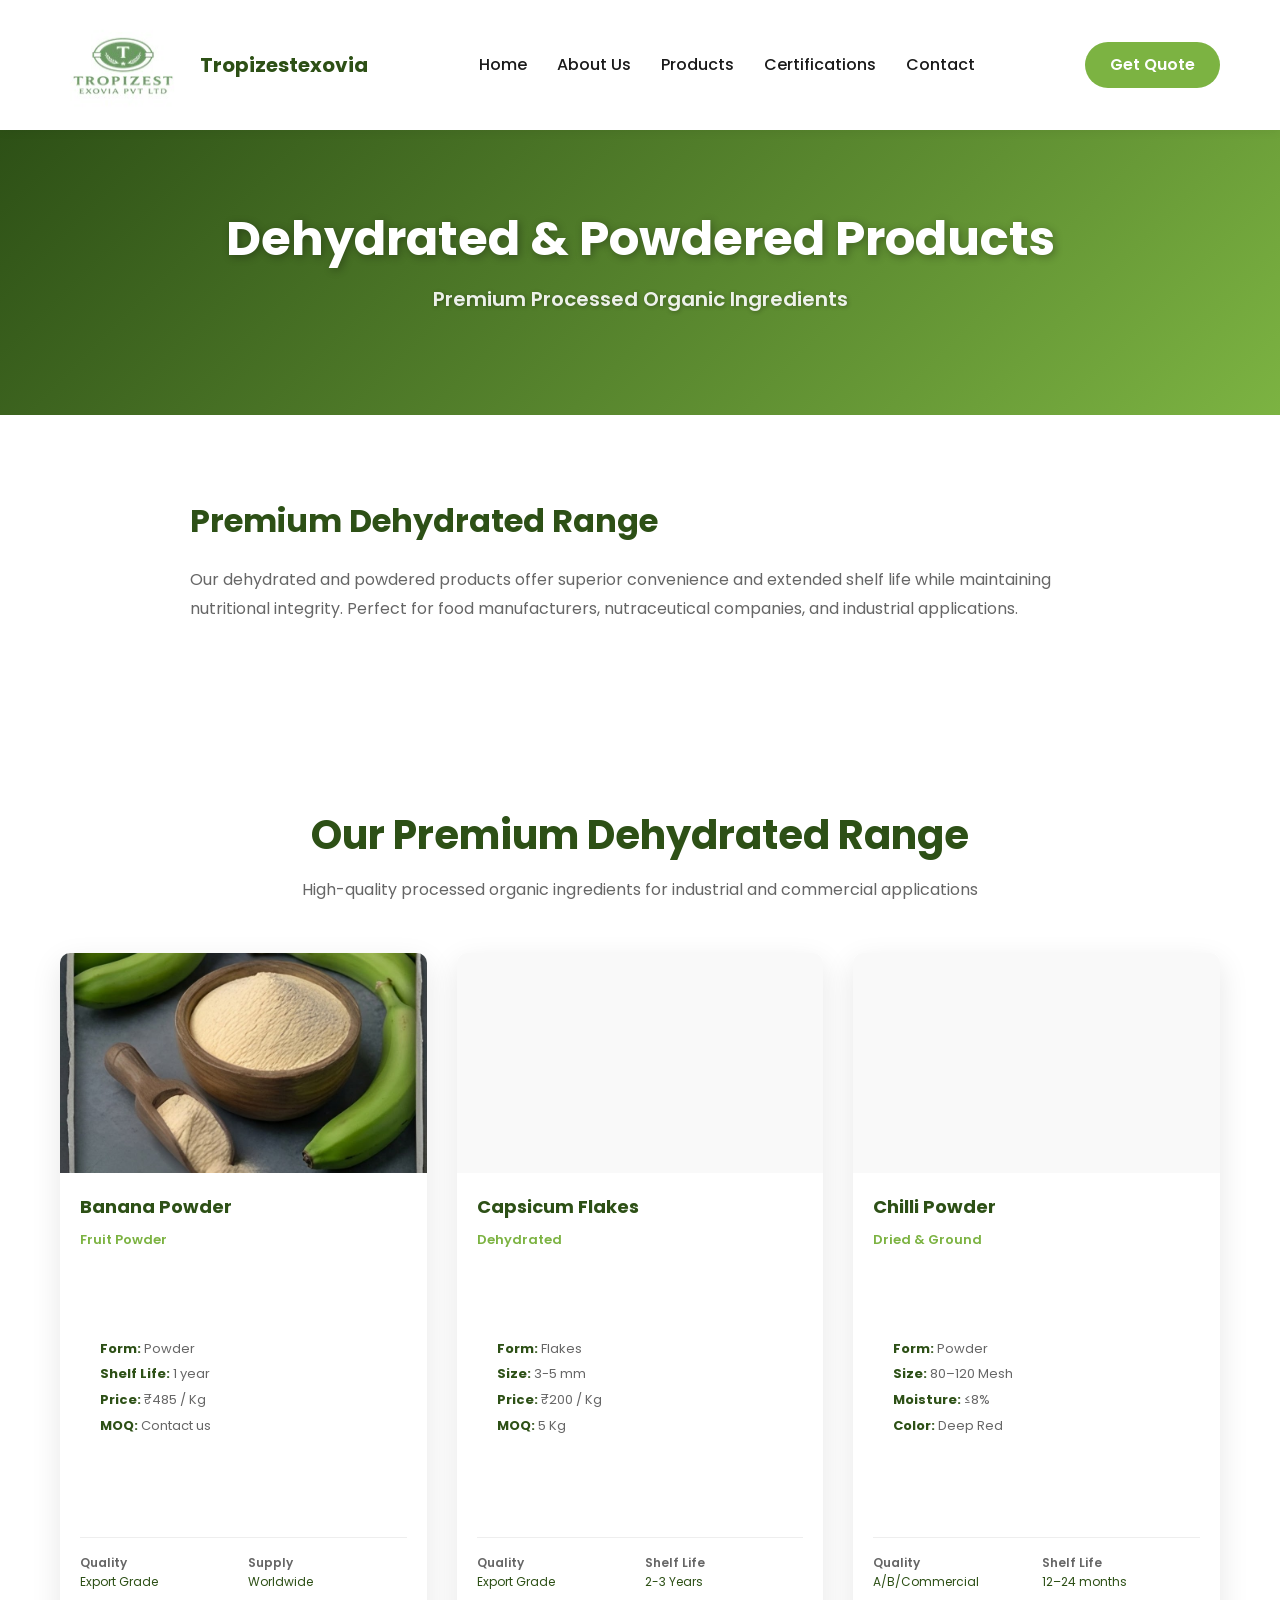
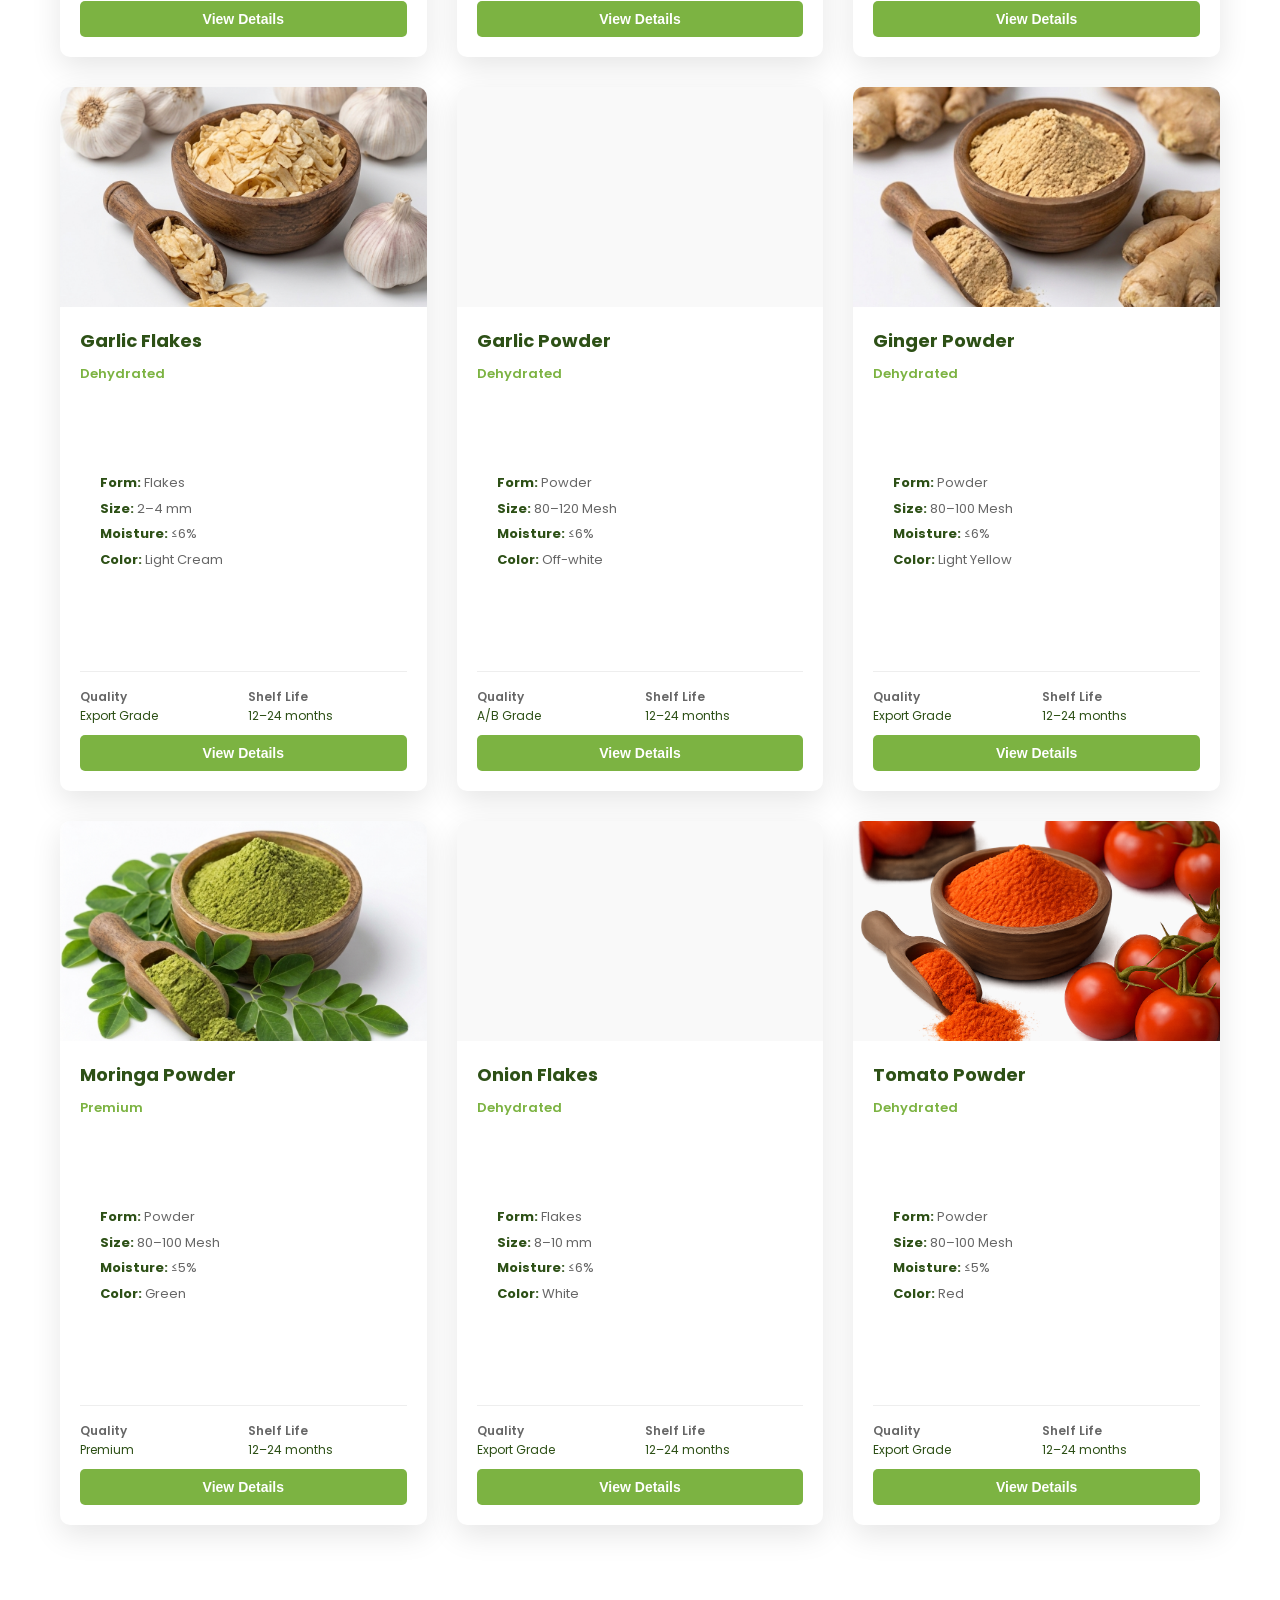
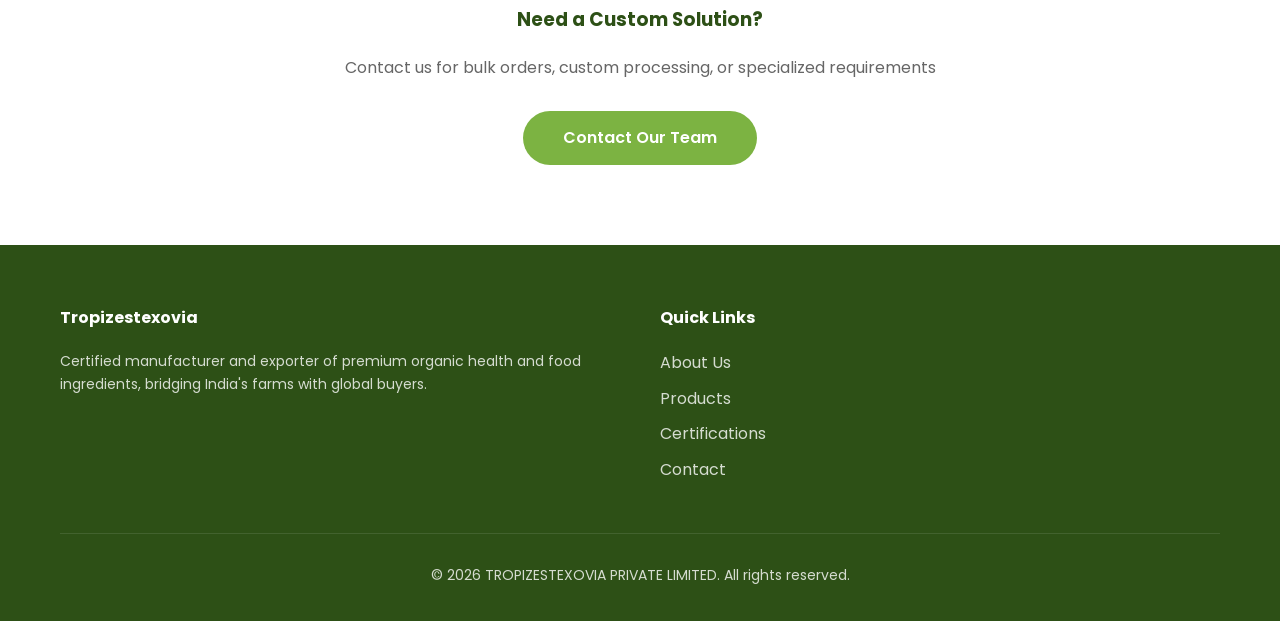
==== commit 3d028d3b: "Commit before hosting" ====
--- a/product-dehydrated.html
+++ b/product-dehydrated.html
@@ -700,9 +700,63 @@
                 </div>
             </div>
             <div class="modal-footer">
-                <button class="btn-contact" onclick="window.location.href='index.html#contact'">Get Quote</button>
+                <button class="btn-contact" onclick="openQuoteModal(document.getElementById('modalTitle').textContent)">Get Quote</button>
                 <button class="btn-close" onclick="closeProductModal()">Close</button>
             </div>
+        </div>
+    </div>
+
+    <!-- Quote Modal -->
+    <div id="quoteModal" class="modal-quote">
+        <div class="modal-content-quote">
+            <div style="display:flex; justify-content:space-between; align-items:center; margin-bottom:12px;">
+                <h3 style="margin:0; color:var(--primary-color);">Get a Quote</h3>
+                <button onclick="closeQuoteModal()" style="background:none; border:none; font-size:28px; cursor:pointer; color:var(--text-light);">&times;</button>
+            </div>
+            <form id="quoteForm">
+                <div class="quote-grid">
+                    <div>
+                        <label>First Name</label>
+                        <input type="text" name="first_name" required>
+                    </div>
+                    <div>
+                        <label>Last Name</label>
+                        <input type="text" name="last_name">
+                    </div>
+                    <div>
+                        <label>Company Name</label>
+                        <input type="text" name="company">
+                    </div>
+                    <div>
+                        <label>Email</label>
+                        <input type="email" name="email" required>
+                    </div>
+                    <div>
+                        <label>Phone</label>
+                        <input type="tel" name="phone" required>
+                    </div>
+                    <div>
+                        <label>Product</label>
+                        <input type="text" id="quote_product" name="product" placeholder="Product name or leave blank">
+                    </div>
+                    <div class="full">
+                        <label>Requirement</label>
+                        <textarea name="requirement" rows="3"></textarea>
+                    </div>
+                    <div class="full">
+                        <label>Address</label>
+                        <textarea name="address" rows="2"></textarea>
+                    </div>
+                    <div>
+                        <label>Expected Date</label>
+                        <input type="date" name="expected_date">
+                    </div>
+                </div>
+                <div class="modal-actions">
+                    <button type="button" class="btn btn-close" onclick="closeQuoteModal()">Cancel</button>
+                    <button type="submit" class="btn btn-primary">Send via Email</button>
+                </div>
+            </form>
         </div>
     </div>
 
@@ -725,7 +779,7 @@
                 </div>
             </div>
             <div class="footer-bottom">
-                <p>&copy; 2026 Tropizestexovia Pvt Ltd. All rights reserved.</p>
+                <p>&copy; 2026 TROPIZESTEXOVIA PRIVATE LIMITED. All rights reserved.</p>
             </div>
         </div>
     </footer>
--- a/styles.css
+++ b/styles.css
@@ -38,7 +38,6 @@
 .navbar {
     background-color: rgba(255, 255, 255, 0.95);
     padding: 15px 0;
-    position: fixed;
     top: 0;
     z-index: 1000;
     box-shadow: 0 2px 10px rgba(0, 0, 0, 0.1);
@@ -58,17 +57,18 @@
 .logo {
     display: flex;
     align-items: center;
-    gap: 10px;
+    gap: px;
     text-decoration: none;
     font-weight: 700;
     font-size: 20px;
     color: var(--primary-color);
 }
 
+
+
 .logo-img {
-    height: 55px;
-    width: 55px;
-    object-fit: contain;
+    height: 100px;
+    width: 130px;
 }
 
 .logo-text {
@@ -205,7 +205,6 @@
     background-size: cover;
     background-position: center;
     background-attachment: fixed;
-    height: 100vh;
     display: flex;
     align-items: center;
     justify-content: center;
@@ -1227,3 +1226,70 @@
         font-size: 12px;
     }
 }
+
+/* ==================== Quote Modal Styles ==================== */
+.modal-quote {
+    display: none;
+    position: fixed;
+    z-index: 3000;
+    left: 0;
+    top: 0;
+    width: 100%;
+    height: 100%;
+    background-color: rgba(0,0,0,0.6);
+    overflow-y: auto;
+}
+
+.modal-quote .modal-content-quote {
+    background-color: var(--white);
+    margin: 40px auto;
+    padding: 30px;
+    border-radius: 10px;
+    max-width: 720px;
+    width: 95%;
+}
+
+.quote-grid {
+    display: grid;
+    grid-template-columns: 1fr 1fr;
+    gap: 12px;
+}
+
+.quote-grid .full {
+    grid-column: 1 / -1;
+}
+
+.modal-quote label {
+    display: block;
+    font-size: 13px;
+    color: var(--text-light);
+    margin-bottom: 6px;
+}
+
+.modal-quote input[type="text"],
+.modal-quote input[type="email"],
+.modal-quote input[type="tel"],
+.modal-quote input[type="date"],
+.modal-quote textarea {
+    width: 100%;
+    padding: 10px;
+    border: 1px solid #ddd;
+    border-radius: 6px;
+    font-size: 14px;
+}
+
+.modal-quote .modal-actions {
+    display: flex;
+    gap: 12px;
+    justify-content: flex-end;
+    margin-top: 16px;
+}
+
+.modal-quote .btn {
+    padding: 10px 18px;
+    border-radius: 6px;
+}
+
+@media (max-width: 768px) {
+    .quote-grid { grid-template-columns: 1fr; }
+}
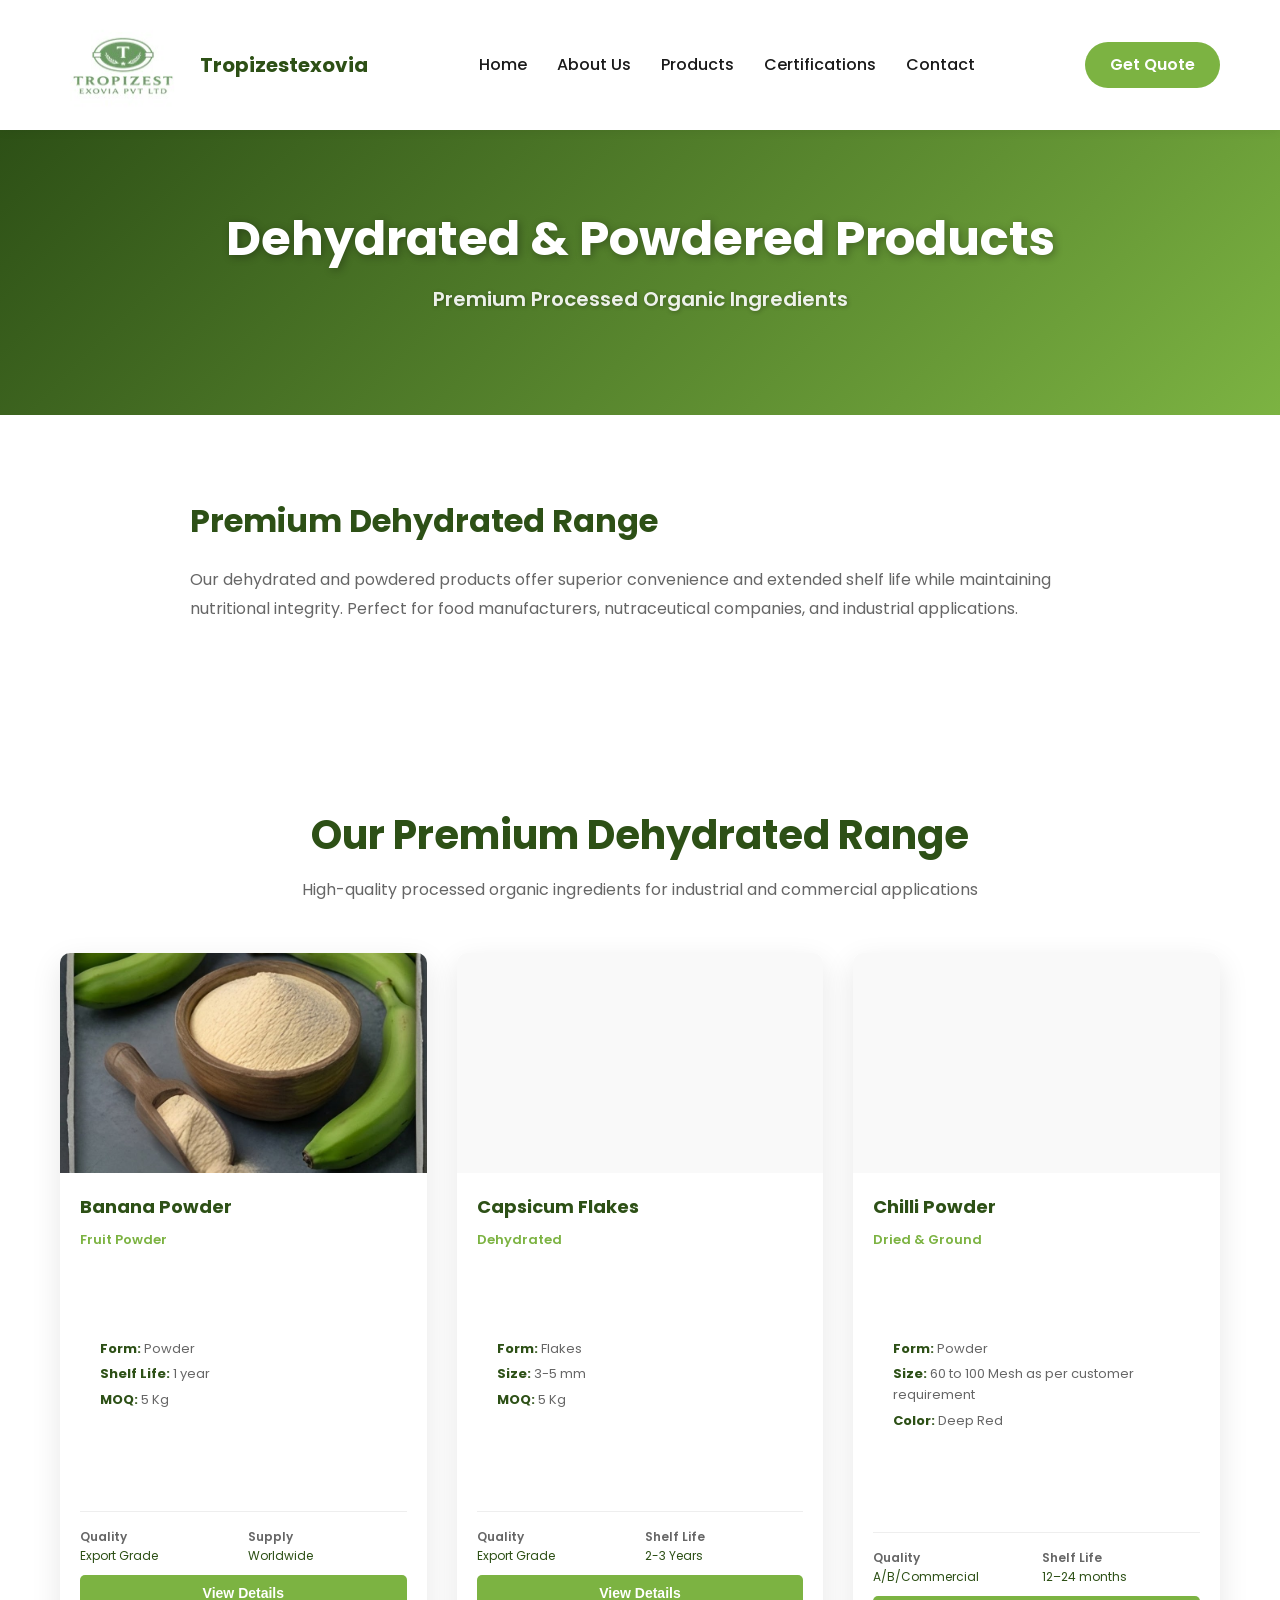
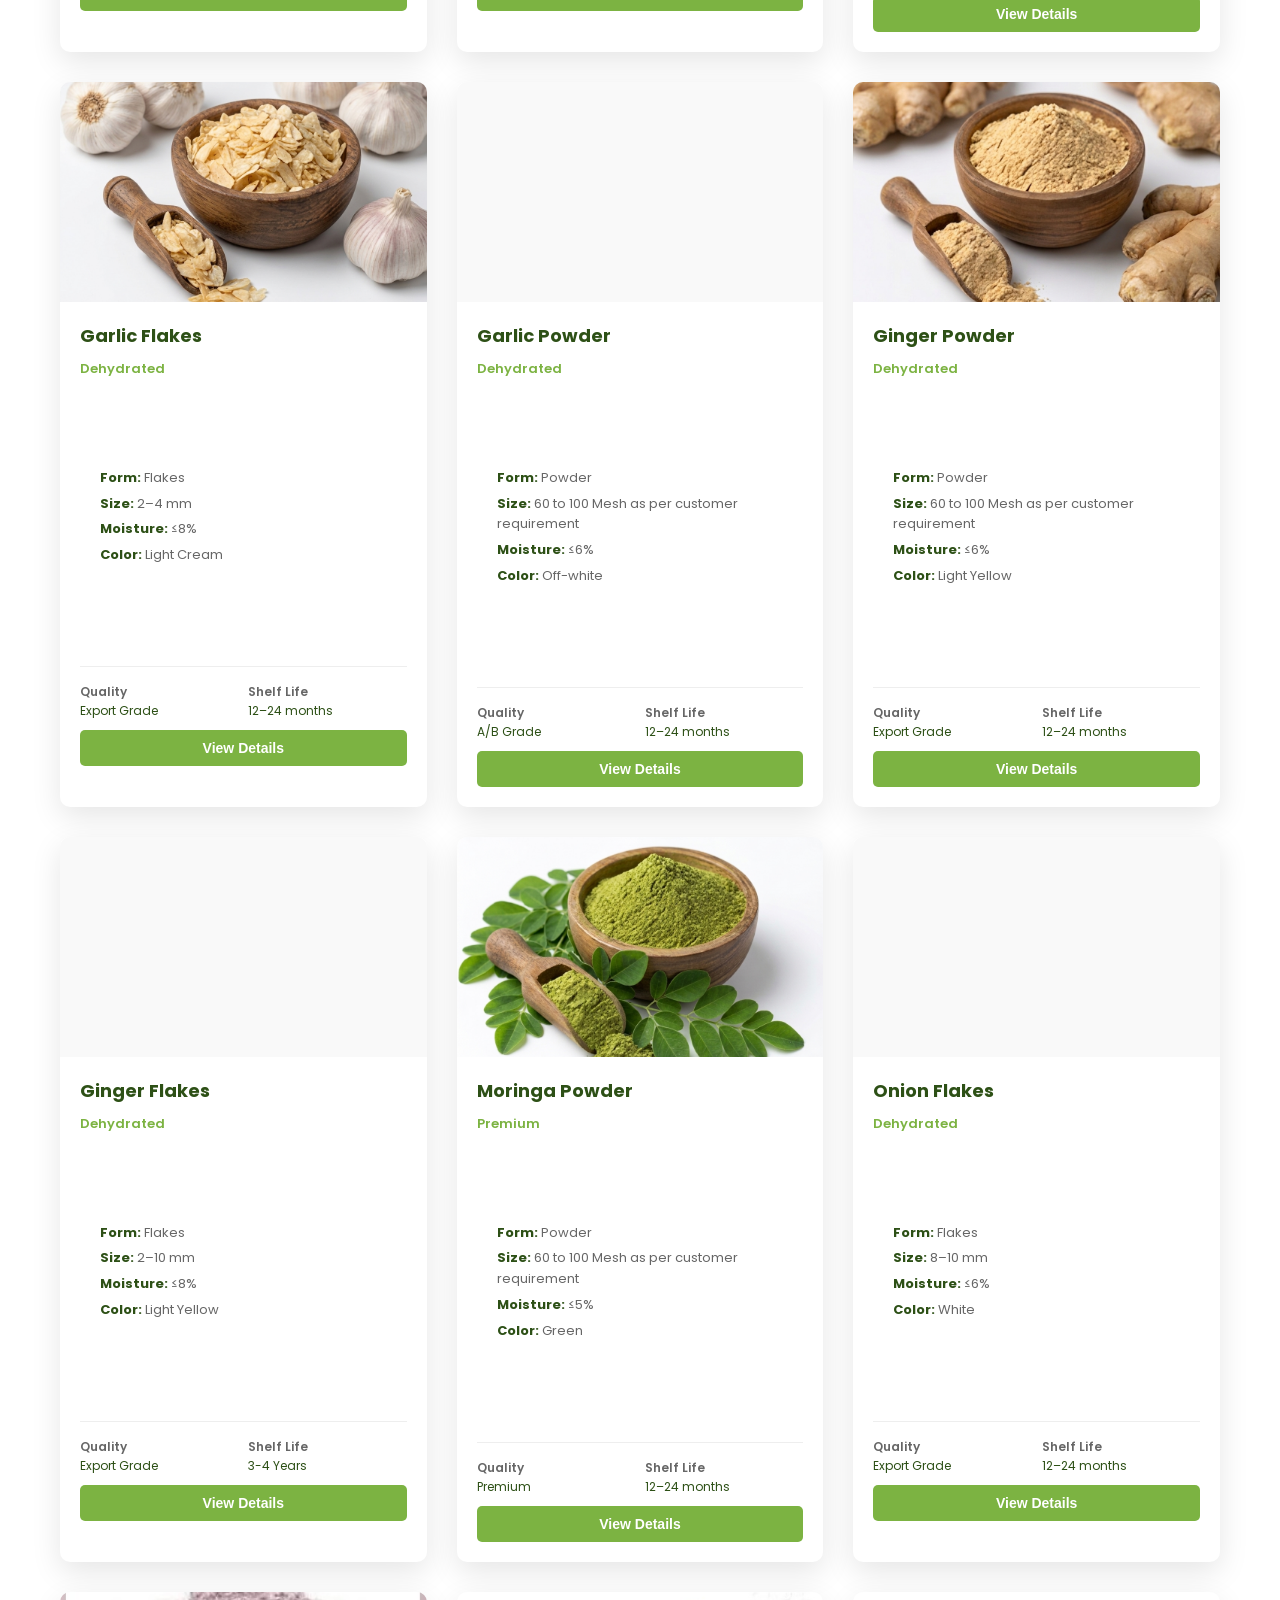
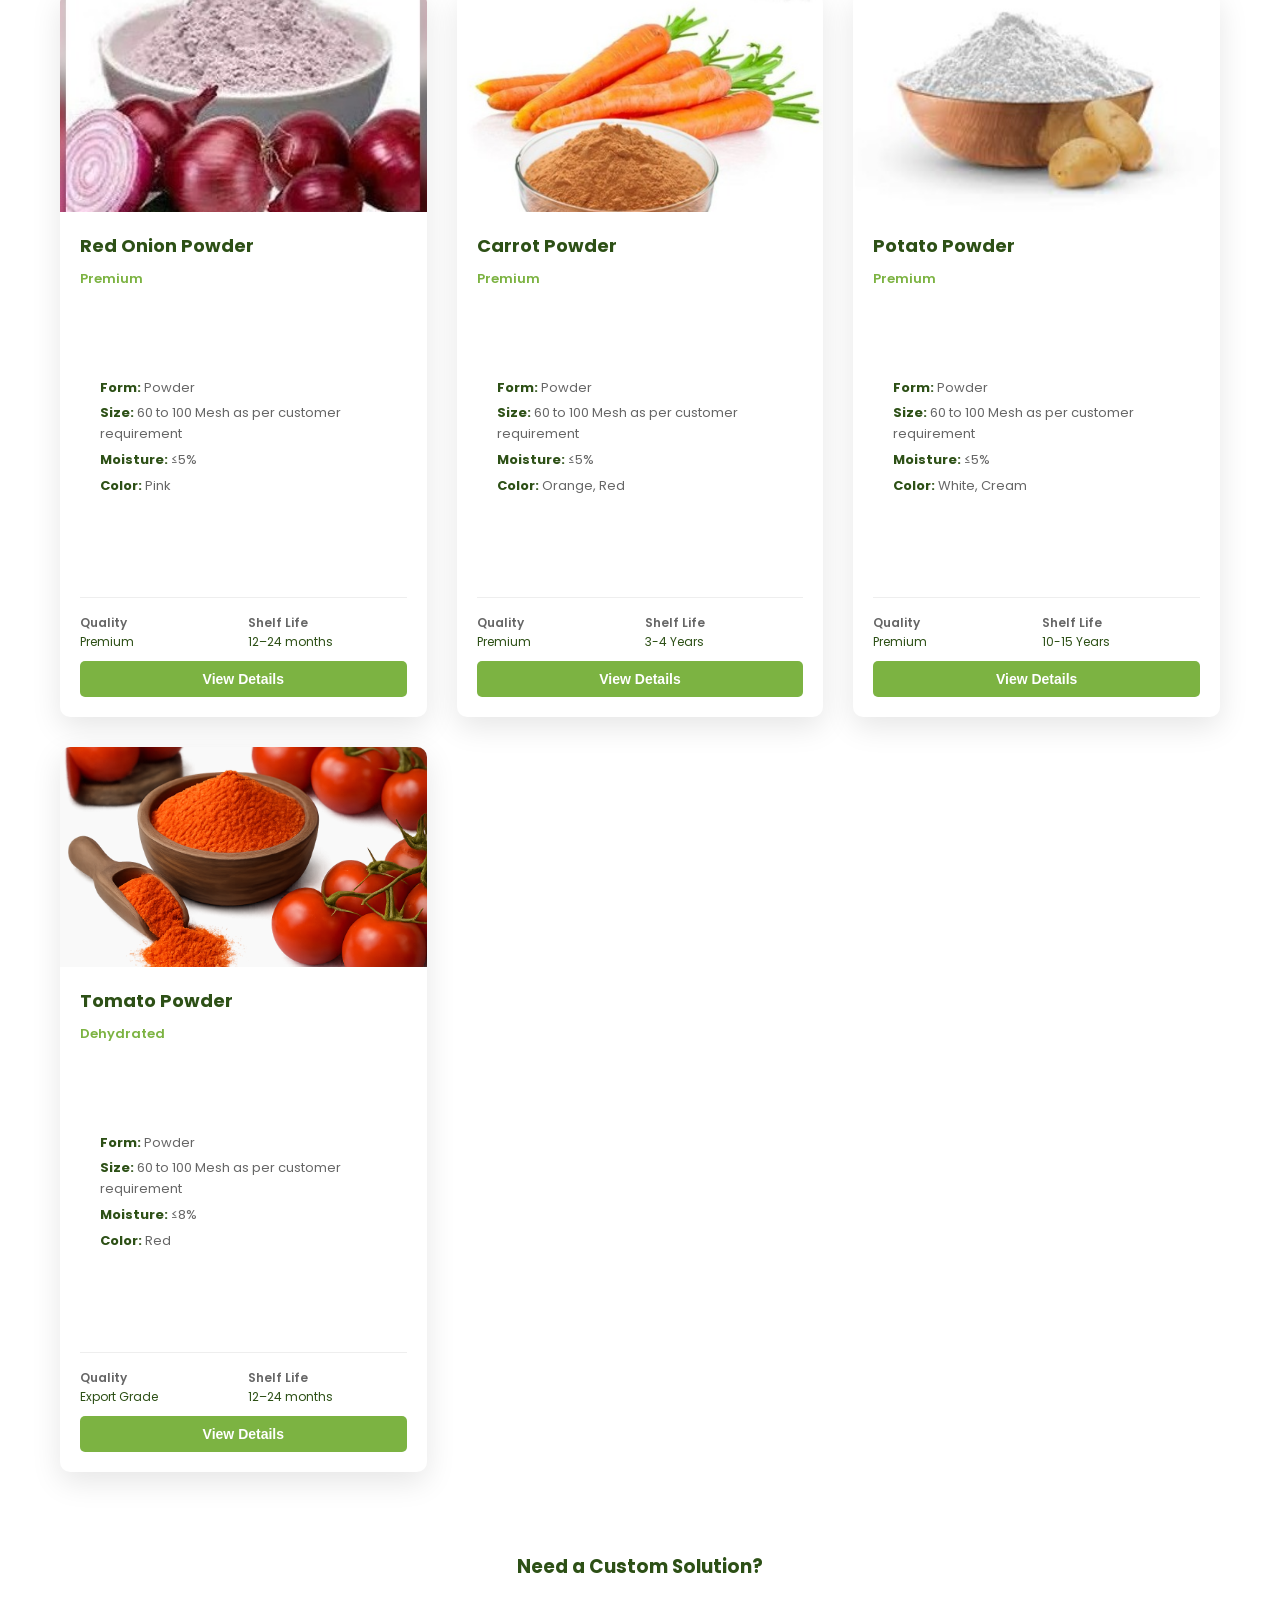
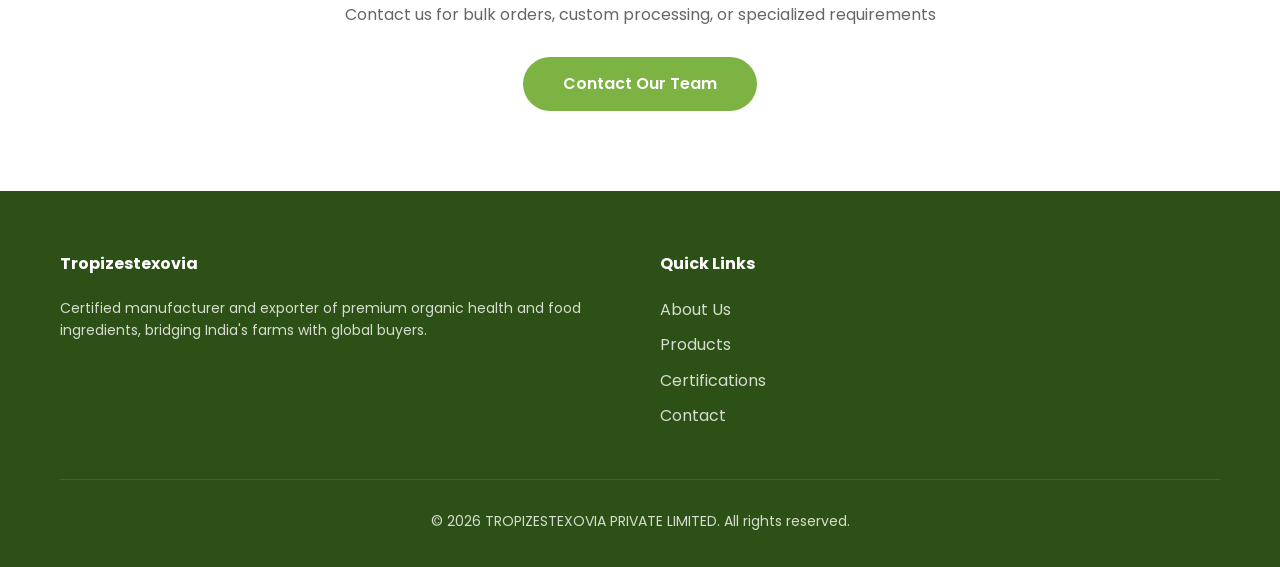
==== commit 9a8a8d7d: "chnages address" ====
--- a/product-dehydrated.html
+++ b/product-dehydrated.html
@@ -434,8 +434,8 @@
                         <div class="product-details">
                             <p><strong>Form:</strong> Powder</p>
                             <p><strong>Shelf Life:</strong> 1 year</p>
-                            <p><strong>Price:</strong> ₹485 / Kg</p>
-                            <p><strong>MOQ:</strong> Contact us</p>
+                            <!-- <p><strong>Price:</strong> ₹485 / Kg</p> -->
+                            <p><strong>MOQ:</strong> 5 Kg</p>
                         </div>
                         <div class="detail-specs">
                             <div class="spec">
@@ -462,7 +462,7 @@
                         <div class="product-details">
                             <p><strong>Form:</strong> Flakes</p>
                             <p><strong>Size:</strong> 3-5 mm</p>
-                            <p><strong>Price:</strong> ₹200 / Kg</p>
+                            <!-- <p><strong>Price:</strong> ₹200 / Kg</p> -->
                             <p><strong>MOQ:</strong> 5 Kg</p>
                         </div>
                         <div class="detail-specs">
@@ -489,8 +489,8 @@
                         <p class="product-variety">Dried & Ground</p>
                         <div class="product-details">
                             <p><strong>Form:</strong> Powder</p>
-                            <p><strong>Size:</strong> 80–120 Mesh</p>
-                            <p><strong>Moisture:</strong> ≤8%</p>
+                            <p><strong>Size:</strong> 60 to 100 Mesh as per customer requirement</p>
+                            <!-- <p><strong>Moisture:</strong> ≤8%</p> -->
                             <p><strong>Color:</strong> Deep Red</p>
                         </div>
                         <div class="detail-specs">
@@ -518,7 +518,7 @@
                         <div class="product-details">
                             <p><strong>Form:</strong> Flakes</p>
                             <p><strong>Size:</strong> 2–4 mm</p>
-                            <p><strong>Moisture:</strong> ≤6%</p>
+                            <p><strong>Moisture:</strong> ≤8%</p>
                             <p><strong>Color:</strong> Light Cream</p>
                         </div>
                         <div class="detail-specs">
@@ -545,7 +545,7 @@
                         <p class="product-variety">Dehydrated</p>
                         <div class="product-details">
                             <p><strong>Form:</strong> Powder</p>
-                            <p><strong>Size:</strong> 80–120 Mesh</p>
+                            <p><strong>Size:</strong> 60 to 100 Mesh as per customer requirement</p>
                             <p><strong>Moisture:</strong> ≤6%</p>
                             <p><strong>Color:</strong> Off-white</p>
                         </div>
@@ -573,7 +573,7 @@
                         <p class="product-variety">Dehydrated</p>
                         <div class="product-details">
                             <p><strong>Form:</strong> Powder</p>
-                            <p><strong>Size:</strong> 80–100 Mesh</p>
+                            <p><strong>Size:</strong> 60 to 100 Mesh as per customer requirement</p>
                             <p><strong>Moisture:</strong> ≤6%</p>
                             <p><strong>Color:</strong> Light Yellow</p>
                         </div>
@@ -590,7 +590,33 @@
                         <button class="enquiry-btn">View Details</button>
                     </div>
                 </div>
-
+                <!-- Garlic Flakes -->
+                <div class="product-showcase-card" onclick="openProductModal('ginger flakes')">
+                    <div class="product-image-wrapper">
+                        <img src="images/ginger flakes.png" alt="Dehydrated Ginger Flakes" onerror="this.style.display='none'">
+                    </div>
+                    <div class="product-info">
+                        <h3>Ginger Flakes</h3>
+                        <p class="product-variety">Dehydrated</p>
+                        <div class="product-details">
+                            <p><strong>Form:</strong> Flakes</p>
+                            <p><strong>Size:</strong> 2–10 mm</p>
+                            <p><strong>Moisture:</strong> ≤8%</p>
+                            <p><strong>Color:</strong> Light Yellow</p>
+                        </div>
+                        <div class="detail-specs">
+                            <div class="spec">
+                                <div class="spec-label">Quality</div>
+                                <div class="spec-value">Export Grade</div>
+                            </div>
+                            <div class="spec">
+                                <div class="spec-label">Shelf Life</div>
+                                <div class="spec-value">3-4 Years</div>
+                            </div>
+                        </div>
+                        <button class="enquiry-btn">View Details</button>
+                    </div>
+                </div>
                 <!-- Moringa Powder -->
                 <div class="product-showcase-card" onclick="openProductModal('moringa-powder')">
                     <div class="product-image-wrapper">
@@ -601,7 +627,7 @@
                         <p class="product-variety">Premium</p>
                         <div class="product-details">
                             <p><strong>Form:</strong> Powder</p>
-                            <p><strong>Size:</strong> 80–100 Mesh</p>
+                            <p><strong>Size:</strong> 60 to 100 Mesh as per customer requirement</p>
                             <p><strong>Moisture:</strong> ≤5%</p>
                             <p><strong>Color:</strong> Green</p>
                         </div>
@@ -646,7 +672,87 @@
                         <button class="enquiry-btn">View Details</button>
                     </div>
                 </div>
-
+                <!-- Red Onion Powder -->
+                <div class="product-showcase-card" onclick="openProductModal('Red Onion Powder')">
+                    <div class="product-image-wrapper">
+                        <img src="images\red onion powder.png" alt="Red Onion Powder" onerror="this.style.display='none'">
+                    </div>
+                    <div class="product-info">
+                        <h3>Red Onion Powder</h3>
+                        <p class="product-variety">Premium</p>
+                        <div class="product-details">
+                            <p><strong>Form:</strong> Powder</p>
+                            <p><strong>Size:</strong> 60 to 100 Mesh as per customer requirement</p>
+                            <p><strong>Moisture:</strong> ≤5%</p>
+                            <p><strong>Color:</strong> Pink</p>
+                        </div>
+                        <div class="detail-specs">
+                            <div class="spec">
+                                <div class="spec-label">Quality</div>
+                                <div class="spec-value">Premium</div>
+                            </div>
+                            <div class="spec">
+                                <div class="spec-label">Shelf Life</div>
+                                <div class="spec-value">12–24 months</div>
+                            </div>
+                        </div>
+                        <button class="enquiry-btn">View Details</button>
+                    </div>
+                </div> 
+                <!-- Carrot Powder -->
+                <div class="product-showcase-card" onclick="openProductModal('carrot powder')">
+                    <div class="product-image-wrapper">
+                        <img src="images/carrot powder.png" alt="Carrot Powder" onerror="this.style.display='none'">
+                    </div>
+                    <div class="product-info">
+                        <h3>Carrot Powder</h3>
+                        <p class="product-variety">Premium</p>
+                        <div class="product-details">
+                            <p><strong>Form:</strong> Powder</p>
+                            <p><strong>Size:</strong> 60 to 100 Mesh as per customer requirement</p>
+                            <p><strong>Moisture:</strong> ≤5%</p>
+                            <p><strong>Color:</strong> Orange, Red</p>
+                        </div>
+                        <div class="detail-specs">
+                            <div class="spec">
+                                <div class="spec-label">Quality</div>
+                                <div class="spec-value">Premium</div>
+                            </div>
+                            <div class="spec">
+                                <div class="spec-label">Shelf Life</div>
+                                <div class="spec-value">3-4 Years</div>
+                            </div>
+                        </div>
+                        <button class="enquiry-btn">View Details</button>
+                    </div>
+                </div>                               
+                <!-- Potato Powder -->
+                <div class="product-showcase-card" onclick="openProductModal('potato powder')">
+                    <div class="product-image-wrapper">
+                        <img src="images/potato powder.png" alt="Potato Powder" onerror="this.style.display='none'">
+                    </div>
+                    <div class="product-info">
+                        <h3>Potato Powder</h3>
+                        <p class="product-variety">Premium</p>
+                        <div class="product-details">
+                            <p><strong>Form:</strong> Powder</p>
+                            <p><strong>Size:</strong> 60 to 100 Mesh as per customer requirement</p>
+                            <p><strong>Moisture:</strong> ≤5%</p>
+                            <p><strong>Color:</strong> White, Cream</p>
+                        </div>
+                        <div class="detail-specs">
+                            <div class="spec">
+                                <div class="spec-label">Quality</div>
+                                <div class="spec-value">Premium</div>
+                            </div>
+                            <div class="spec">
+                                <div class="spec-label">Shelf Life</div>
+                                <div class="spec-value">10-15 Years</div>
+                            </div>
+                        </div>
+                        <button class="enquiry-btn">View Details</button>
+                    </div>
+                </div>   
                 <!-- Tomato Powder -->
                 <div class="product-showcase-card" onclick="openProductModal('tomato-powder')">
                     <div class="product-image-wrapper">
@@ -657,8 +763,8 @@
                         <p class="product-variety">Dehydrated</p>
                         <div class="product-details">
                             <p><strong>Form:</strong> Powder</p>
-                            <p><strong>Size:</strong> 80–100 Mesh</p>
-                            <p><strong>Moisture:</strong> ≤5%</p>
+                            <p><strong>Size:</strong> 60 to 100 Mesh as per customer requirement</p>
+                            <p><strong>Moisture:</strong> ≤8%</p>
                             <p><strong>Color:</strong> Red</p>
                         </div>
                         <div class="detail-specs">
@@ -796,10 +902,11 @@
                     {
                         title: 'Product Specifications',
                         items: [
-                            'Price: ₹485 / Kg',
+                            // 'Price: ₹485 / Kg',
                             'Shelf Life: 1 year',
                             'Form: Powder',
                             'Type: Fruit Powder',
+                            'Moisture : <8%',
                             'Packaging Type: Plastic container food edible',
                             'Supply Type: Manufacturer, Exporter, Supplier'
                         ]
@@ -807,11 +914,11 @@
                     {
                         title: 'Packaging Options',
                         items: [
-                            '100gm',
-                            '200gm',
-                            '250gm',
-                            '500gm',
                             '1kg',
+                            '2kg',
+                            '5kg',
+                            '10kg',
+                            '25kg',
                             'Bulk quantities available'
                         ]
                     },
@@ -832,11 +939,11 @@
                     {
                         title: 'Specifications',
                         items: [
-                            'Price: ₹200 INR / Kilograms',
+                            // 'Price: ₹200 INR / Kilograms',
                             'MOQ: 5 Kilograms',
                             'Size: 3-5 mm, Custom Sizes Available',
                             'Variety: Red, Yellow, Green Capsicum',
-                            'Moisture (%): 10%',
+                            'Moisture : <8%',
                             'Processing Form: Dried',
                             'Style / Shape: Flakes'
                         ]
@@ -855,7 +962,7 @@
                     {
                         title: 'Packaging & Usage',
                         items: [
-                            'Packaging Size: 100g, 250g, 1kg, Bulk',
+                            'Packaging Size: 1kg, 2kg, 5kg, Bulk',
                             'Packaging Type: Poly Bags, Carton Box',
                             'Application: Snacks, Soups, Ready Meals, Seasonings',
                             'Ingredient: 100% Natural Capsicum',
@@ -882,8 +989,8 @@
                         title: 'Product Details',
                         items: [
                             'Form: Powder',
-                            'Size: 80–120 Mesh',
-                            'Moisture: ≤8%',
+                            'Size: 60 to 100 Mesh as per customer requirement',
+                             'Moisture content: ≤8%',
                             'Color: Deep Red',
                             'Quality Grades: A/B/Commercial'
                         ]
@@ -931,7 +1038,7 @@
                         title: 'Product Details',
                         items: [
                             'Form: Powder',
-                            'Size: 80–120 Mesh',
+                            'Size: 60 to 100 Mesh as per customer requirement',
                             'Moisture: ≤6%',
                             'Color: Off-white',
                             'Quality Grades: A/B Grade'
@@ -956,7 +1063,7 @@
                         title: 'Product Details',
                         items: [
                             'Form: Powder',
-                            'Size: 80–100 Mesh',
+                            'Size: 60 to 100 Mesh as per customer requirement',
                             'Moisture: ≤6%',
                             'Color: Light Yellow',
                             'Quality: Export Grade'
@@ -968,11 +1075,36 @@
                             'Shelf Life: 12–24 months',
                             'Processing: Dehydrated & Ground',
                             'Origin: India',
-                            'Applications: Beverages, Spice mixes, Traditional medicine'
+                            'Applications: Beverages, Spice mix, Traditional medicine'
                         ]
                     }
                 ]
             },
+            'ginger flakes': {
+                name: 'Dehydrated Ginger Flakes',
+                image: 'images/Ginger Flakes.png',
+                sections: [
+                    {
+                        title: 'Product Details',
+                        items: [
+                            'Form: Flakes',
+                            'Size: 60 to 100',
+                            'Moisture: ≤6%',
+                            'Color: Light Yellow',
+                            'Quality: Export Grade'
+                        ]
+                    },
+                    {
+                        title: 'Specifications',
+                        items: [
+                            'Shelf Life: 12–24 months',
+                            'Processing: Dehydrated',
+                            'Origin: India',
+                            'Applications: Beverages, PasteSpice mixes, Traditional medicine'
+                        ]
+                    }
+                ]
+            },            
             'moringa-powder': {
                 name: 'Moringa Powder',
                 image: 'images/Moringa Powder.png',
@@ -981,7 +1113,7 @@
                         title: 'Product Details',
                         items: [
                             'Form: Powder',
-                            'Size: 80–100 Mesh',
+                            'Size: 60 to 100 Mesh as per customer requirement',
                             'Moisture: ≤5%',
                             'Color: Green',
                             'Quality: Premium'
@@ -1024,6 +1156,85 @@
                     }
                 ]
             },
+            'Red Onion Powder': {
+                name: 'Red Onion Powder',
+                image: 'images/red onion powder.png',
+                sections: [
+                    {
+                        title: 'Product Details',
+                        items: [
+                            'Form: Powder',
+                            'Size: 60 to 100 Mesh as per customer requirement',
+                            'Moisture: ≤5%',
+                            'Color: Pink',
+                            'Quality: Premium'
+                        ]
+                    },
+                    {
+                        title: 'Nutritional Benefits',
+                        items: [
+                            'Rich in nutrients',
+                            'Shelf Life: 12–24 months',
+                            'Processing: Dehydrated and Ground',
+                            'Origin: India',
+                            'Applications: Ready meals, Soup Mixes, Seasonings, Health supplements'
+                        ]
+                    }
+                ]
+            },   
+            'carrot powder': {
+                name: 'Carrot Powder',
+                image: 'images/carrot powder.png',
+                sections: [
+                    {
+                        title: 'Product Details',
+                        items: [
+                            'Form: Powder',
+                            'Size: 60 to 100 Mesh as per customer requirement',
+                            'Moisture: ≤5%',
+                            'Color: Orange, Red',
+                            'Quality: Premium'
+                        ]
+                    },
+                    {
+                        title: 'Nutritional Benefits',
+                        items: [
+                            'Rich in nutrients',
+                            'Shelf Life: 12–24 months',
+                            'Processing: Dehydrated and Ground',
+                            'Origin: India',
+                            'Applications: Curries, Soup Mixes, Baby Food, Gravies, Seasonings'
+                        ]
+                    }
+                ]
+            },   
+            'potato powder': {
+                name: 'Potato Powder',
+                image: 'images/potato powder.png',
+                sections: [
+                    {
+                        title: 'Product Details',
+                        items: [
+                            'Form: Powder',
+                            'Size: 60 to 100 Mesh as per customer requirement',
+                            'Moisture: ≤5%',
+                            'Color: White, Cream',
+                            'Quality: Premium'
+                        ]
+                    },
+                    {
+                        title: 'Nutritional Benefits',
+                        items: [
+                            'Rich in nutrients',
+                            'Shelf Life: 12–24 months',
+                            'Processing: Dehydrated and Ground',
+                            'Origin: India',
+                            'Applications: Sauces, Soup Mixes, Crispy Batters, Gravies, Seasonings'
+                        ]
+                    }
+                ]
+            },                 
+            
             'tomato-powder': {
                 name: 'Tomato Powder',
                 image: 'images/tomato powder.png',
@@ -1032,7 +1243,7 @@
                         title: 'Product Details',
                         items: [
                             'Form: Powder',
-                            'Size: 80–100 Mesh',
+                            'Size: 60 to 100 Mesh as per customer requirement',
                             'Moisture: ≤5%',
                             'Color: Red',
                             'Quality: Export Grade'
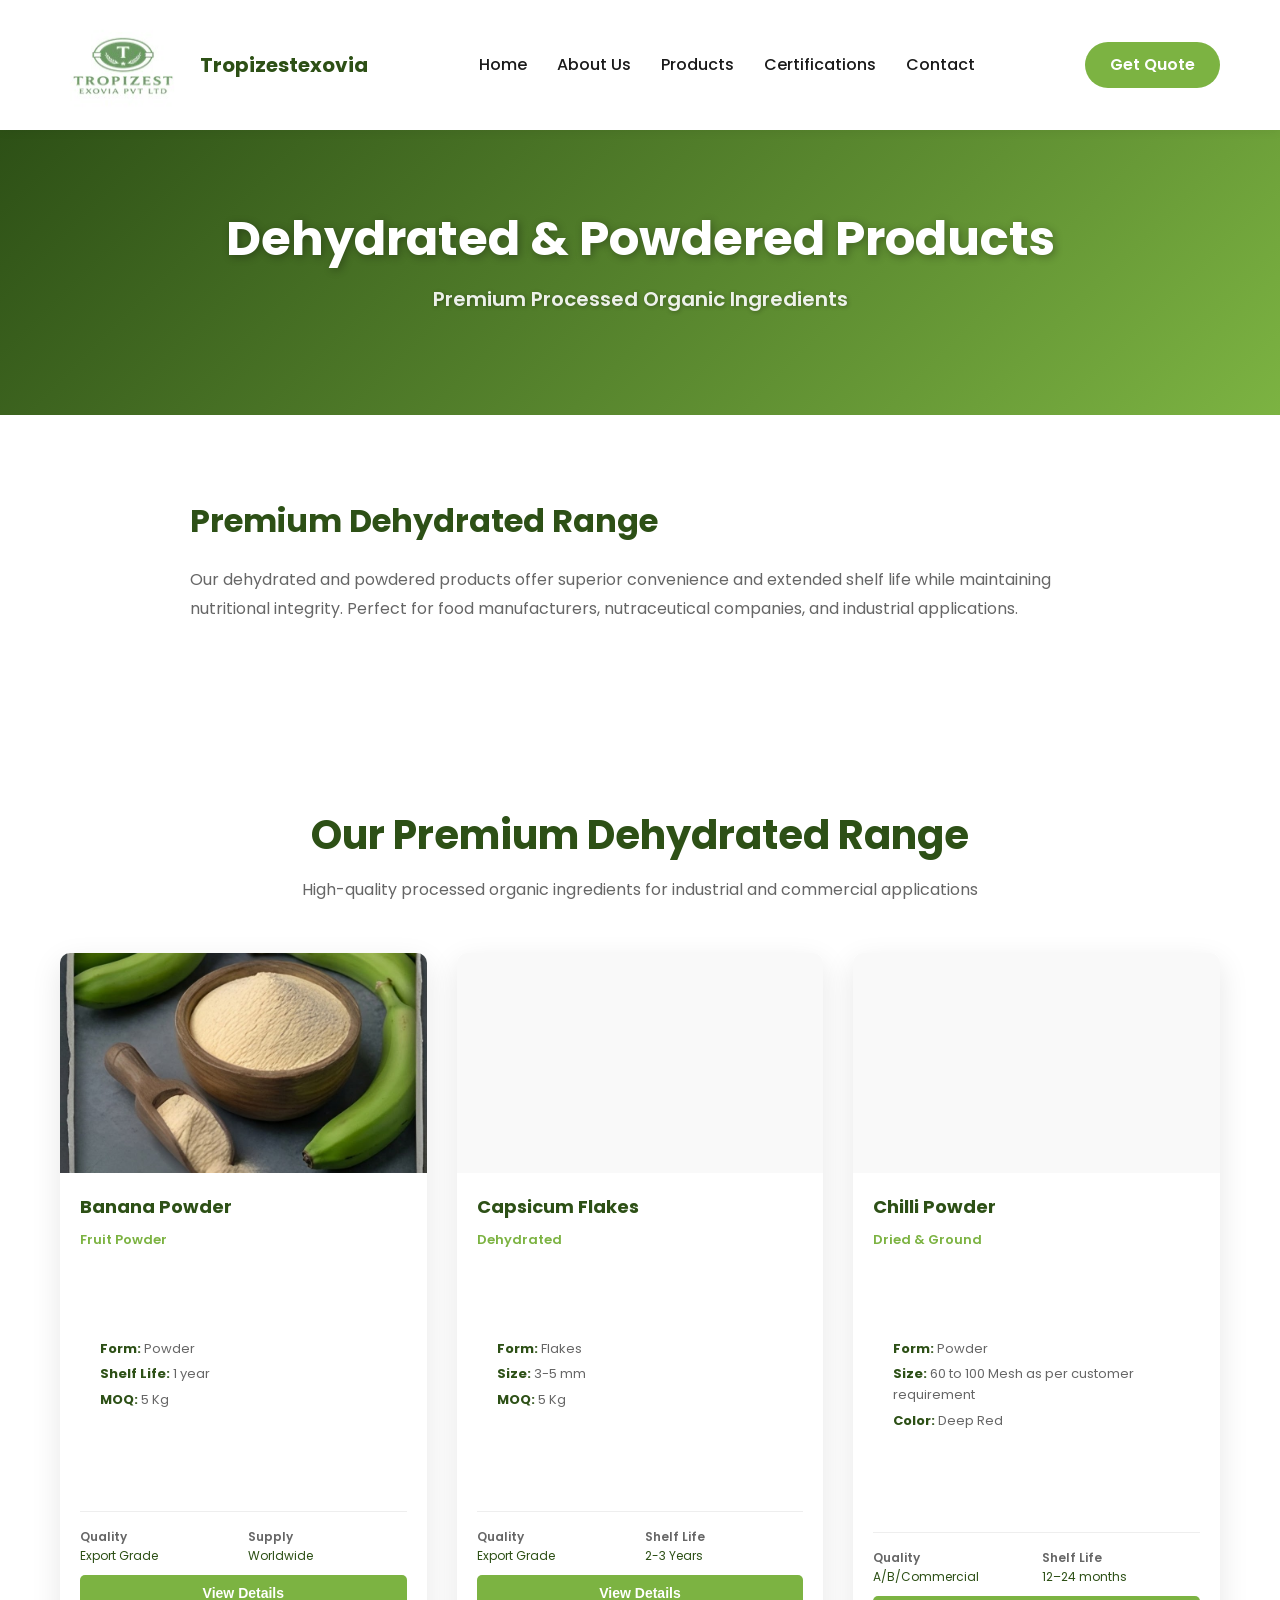
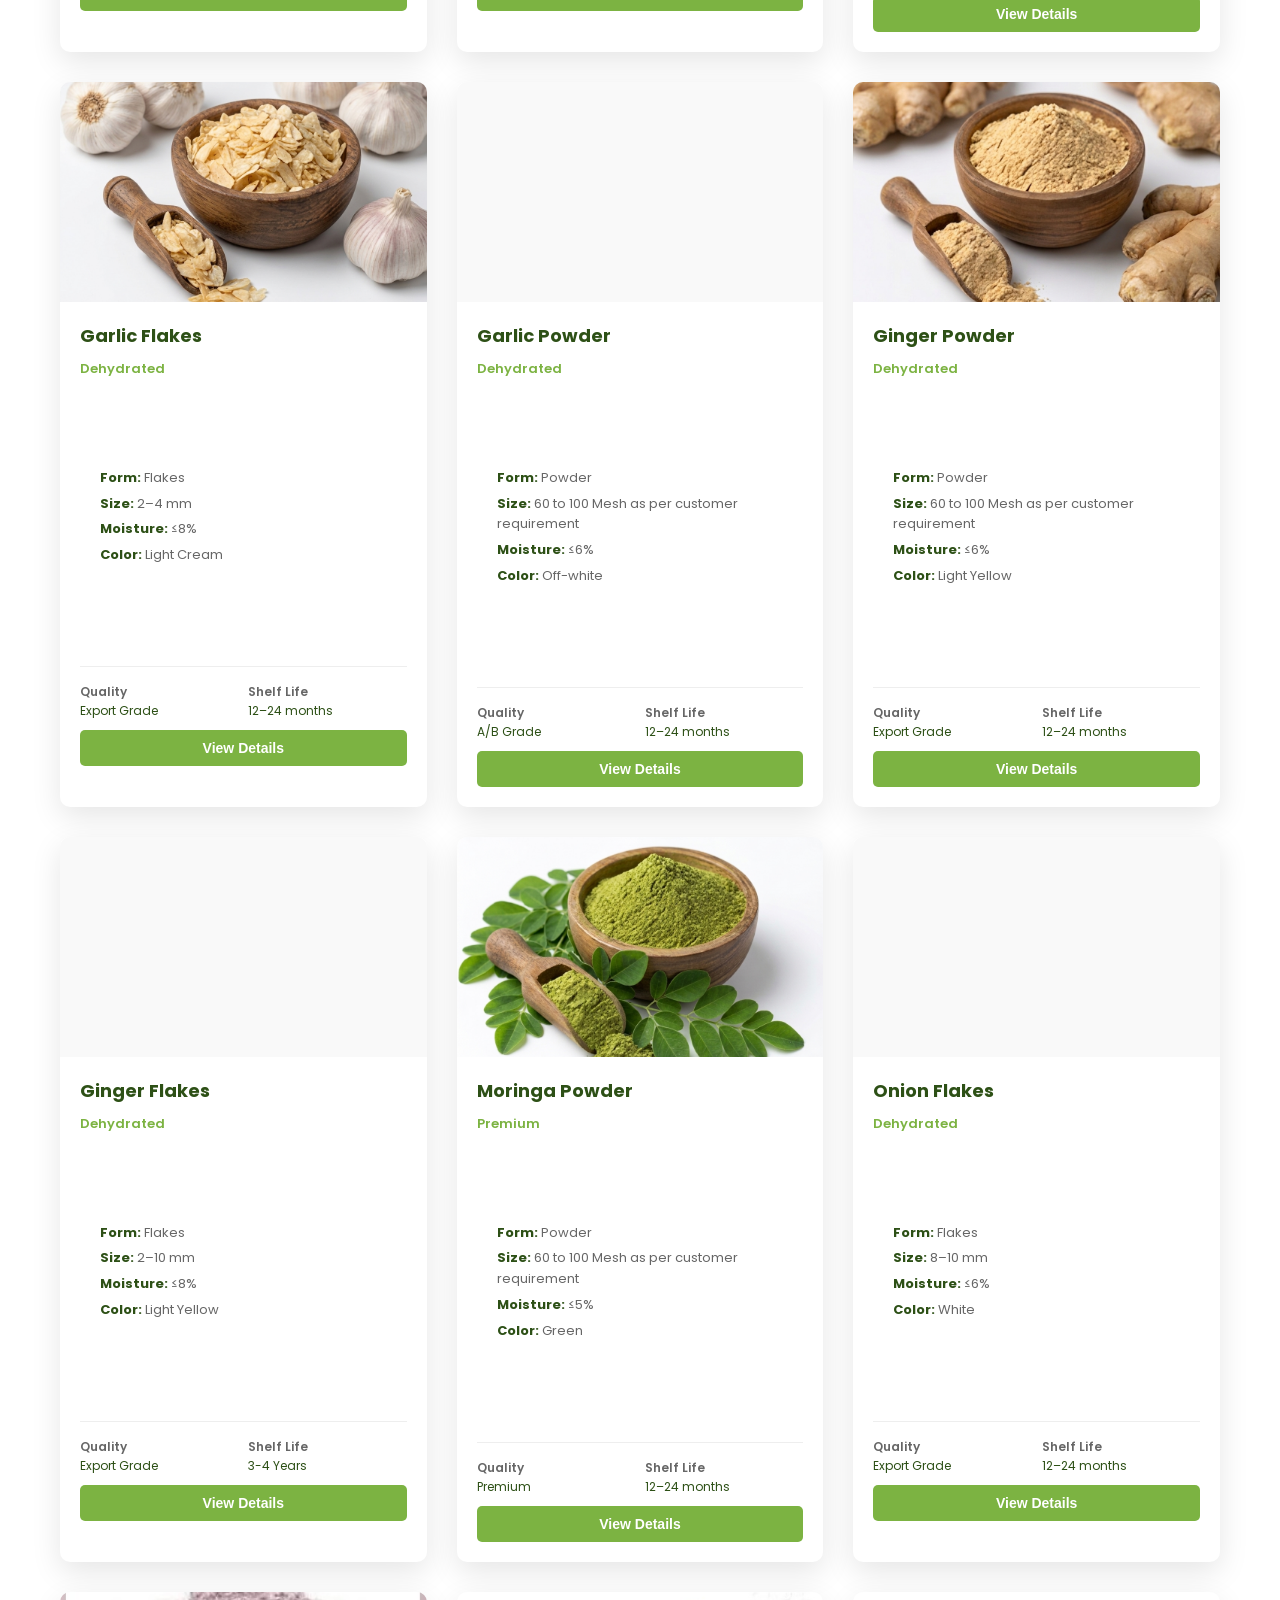
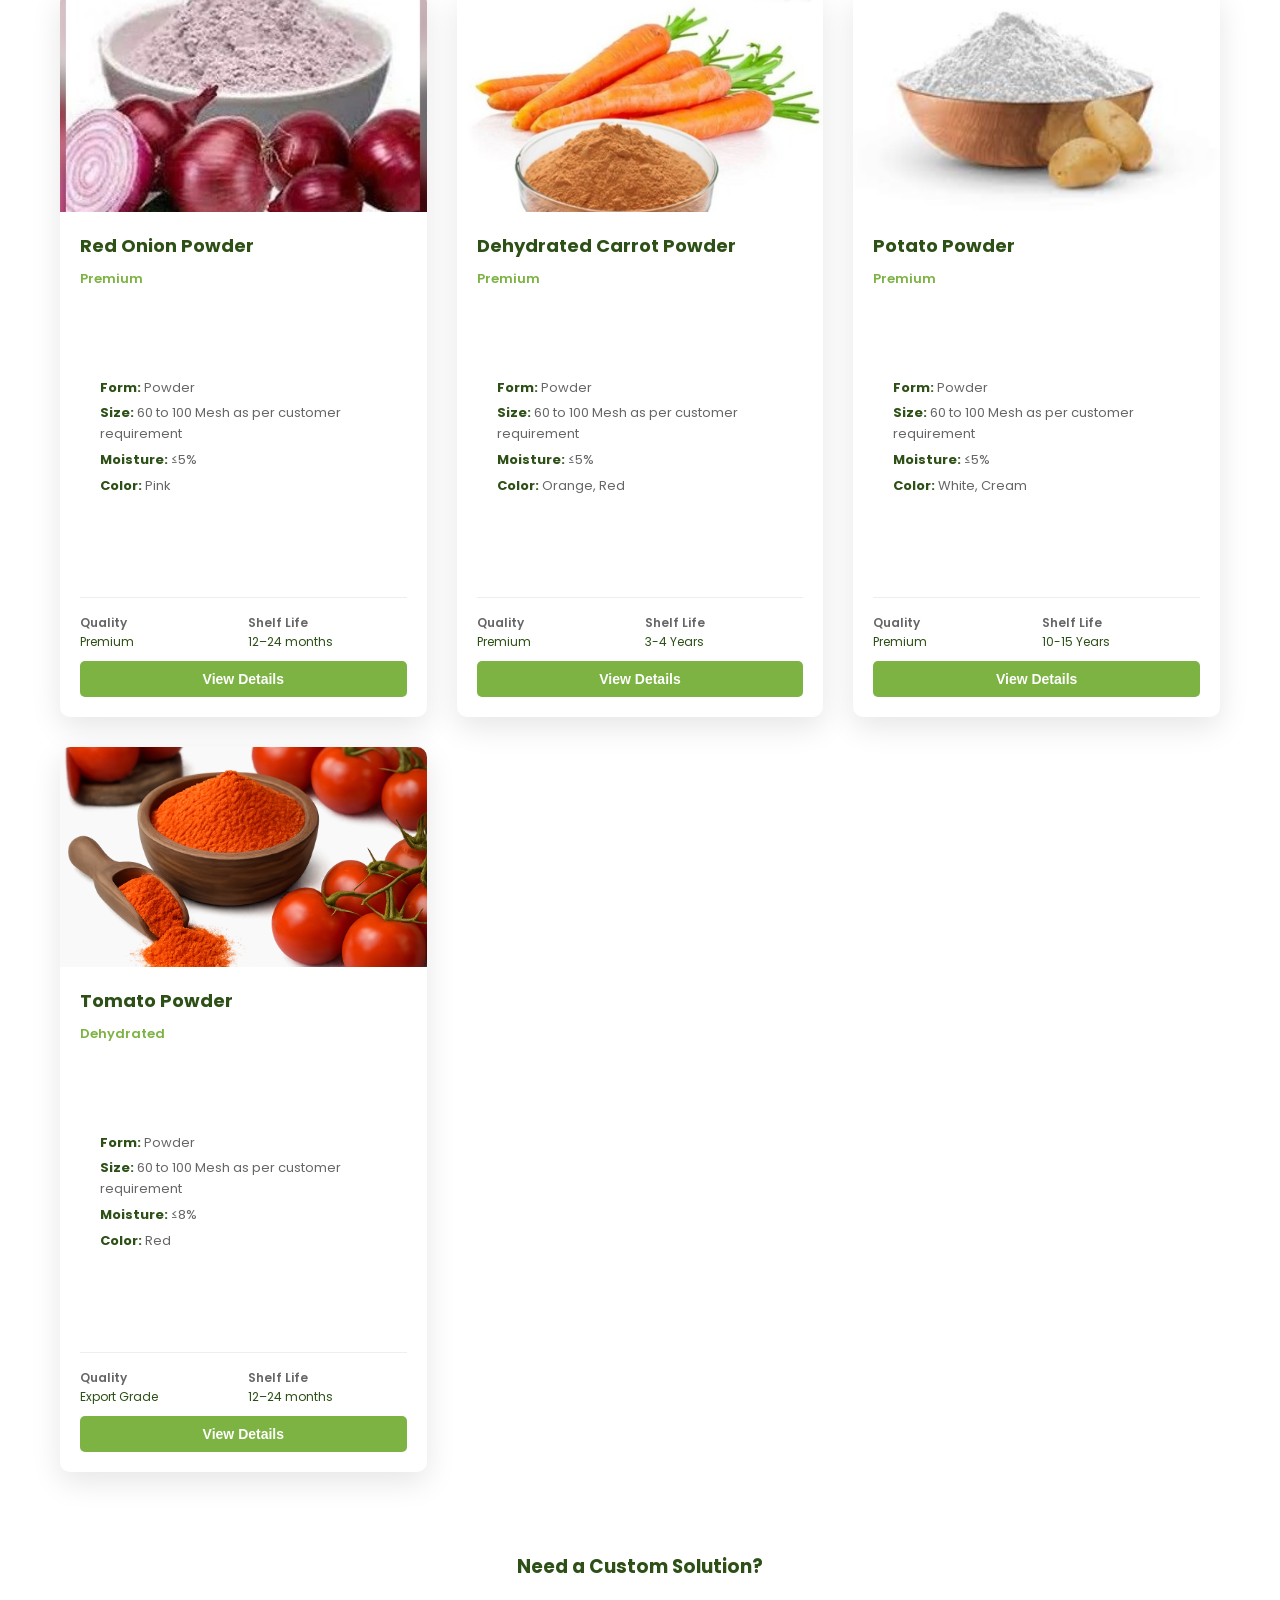
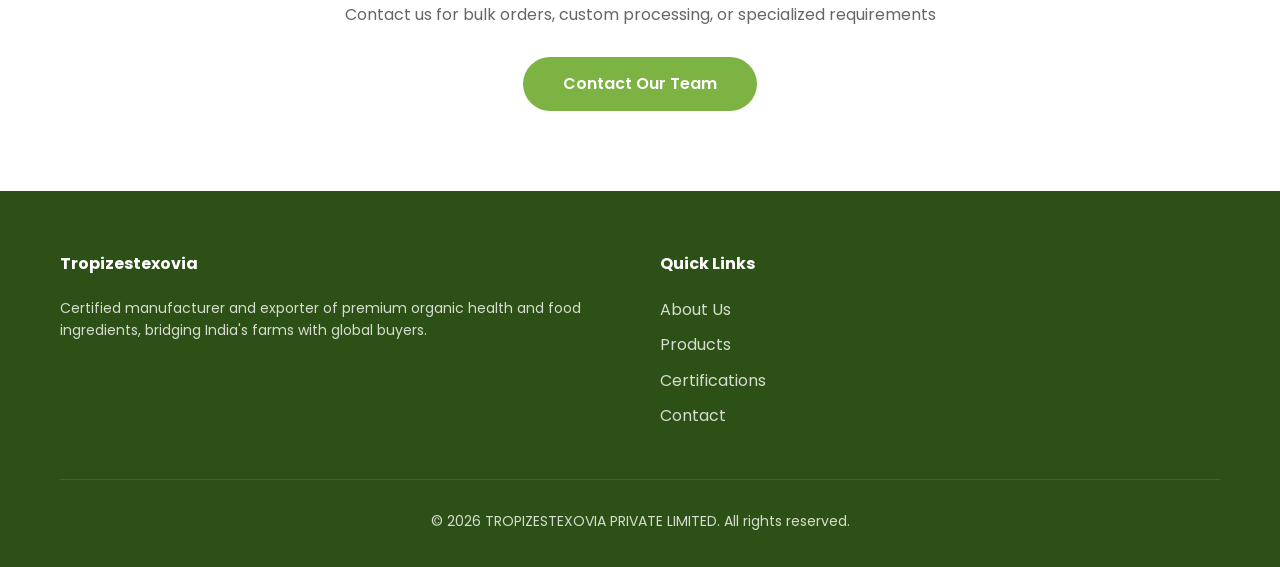
==== commit 793dd6ee: "add new powder" ====
--- a/product-dehydrated.html
+++ b/product-dehydrated.html
@@ -705,7 +705,7 @@
                         <img src="images/carrot powder.png" alt="Carrot Powder" onerror="this.style.display='none'">
                     </div>
                     <div class="product-info">
-                        <h3>Carrot Powder</h3>
+                        <h3>Dehydrated Carrot Powder</h3>
                         <p class="product-variety">Premium</p>
                         <div class="product-details">
                             <p><strong>Form:</strong> Powder</p>
@@ -1183,7 +1183,7 @@
                 ]
             },   
             'carrot powder': {
-                name: 'Carrot Powder',
+                name: 'Dehydrated Carrot Powder',
                 image: 'images/carrot powder.png',
                 sections: [
                     {
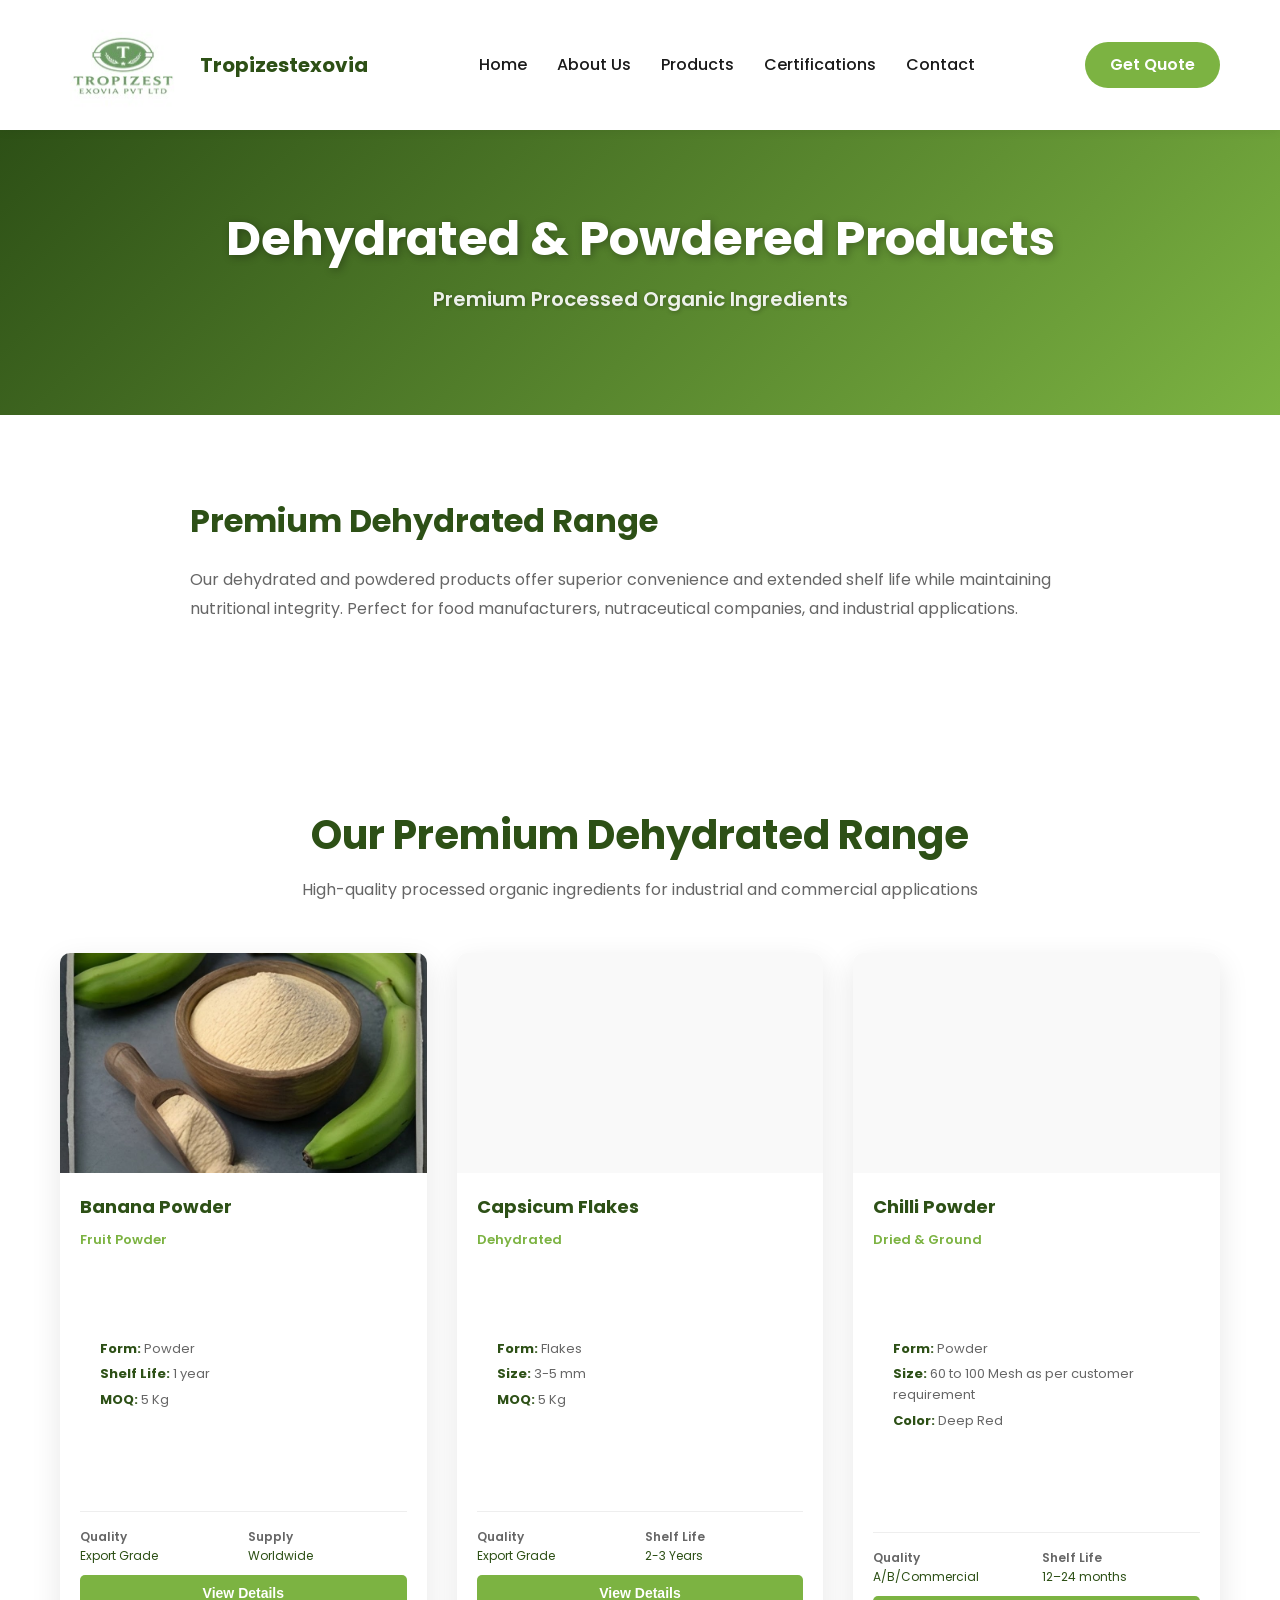
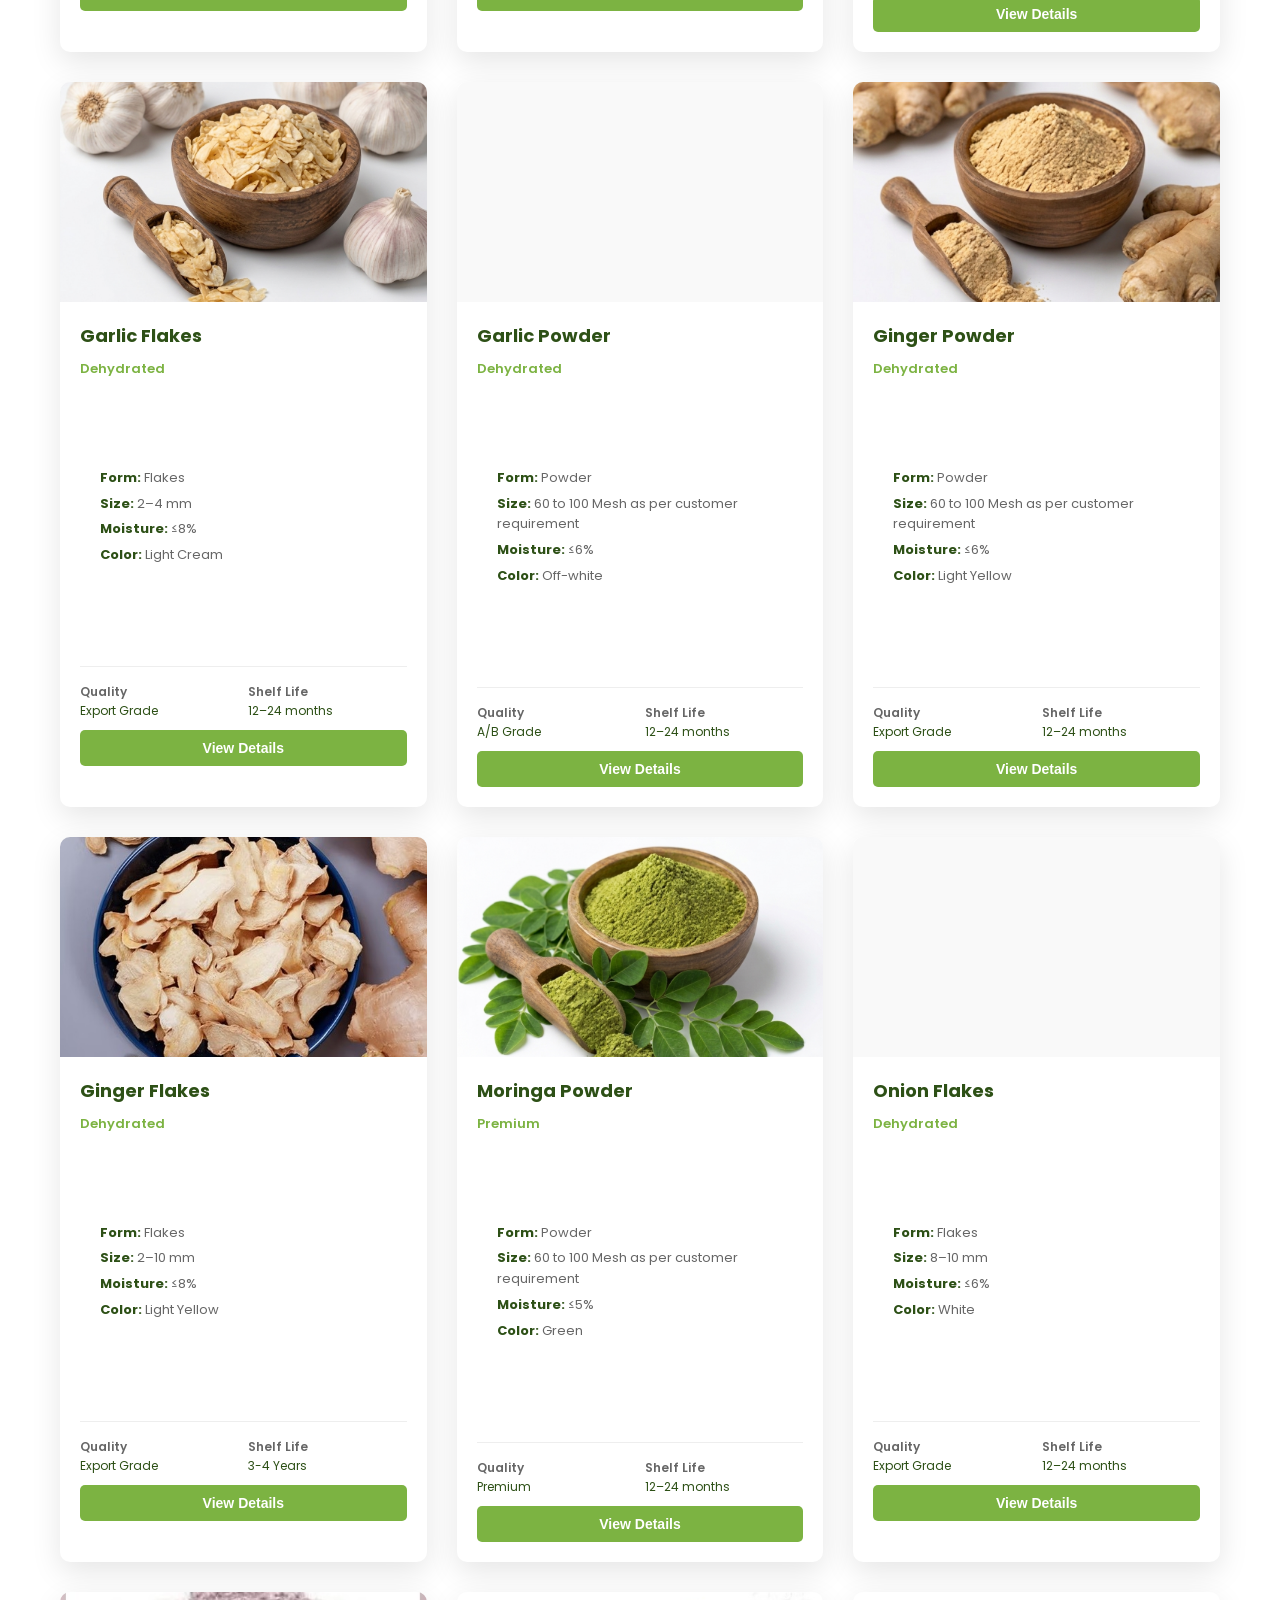
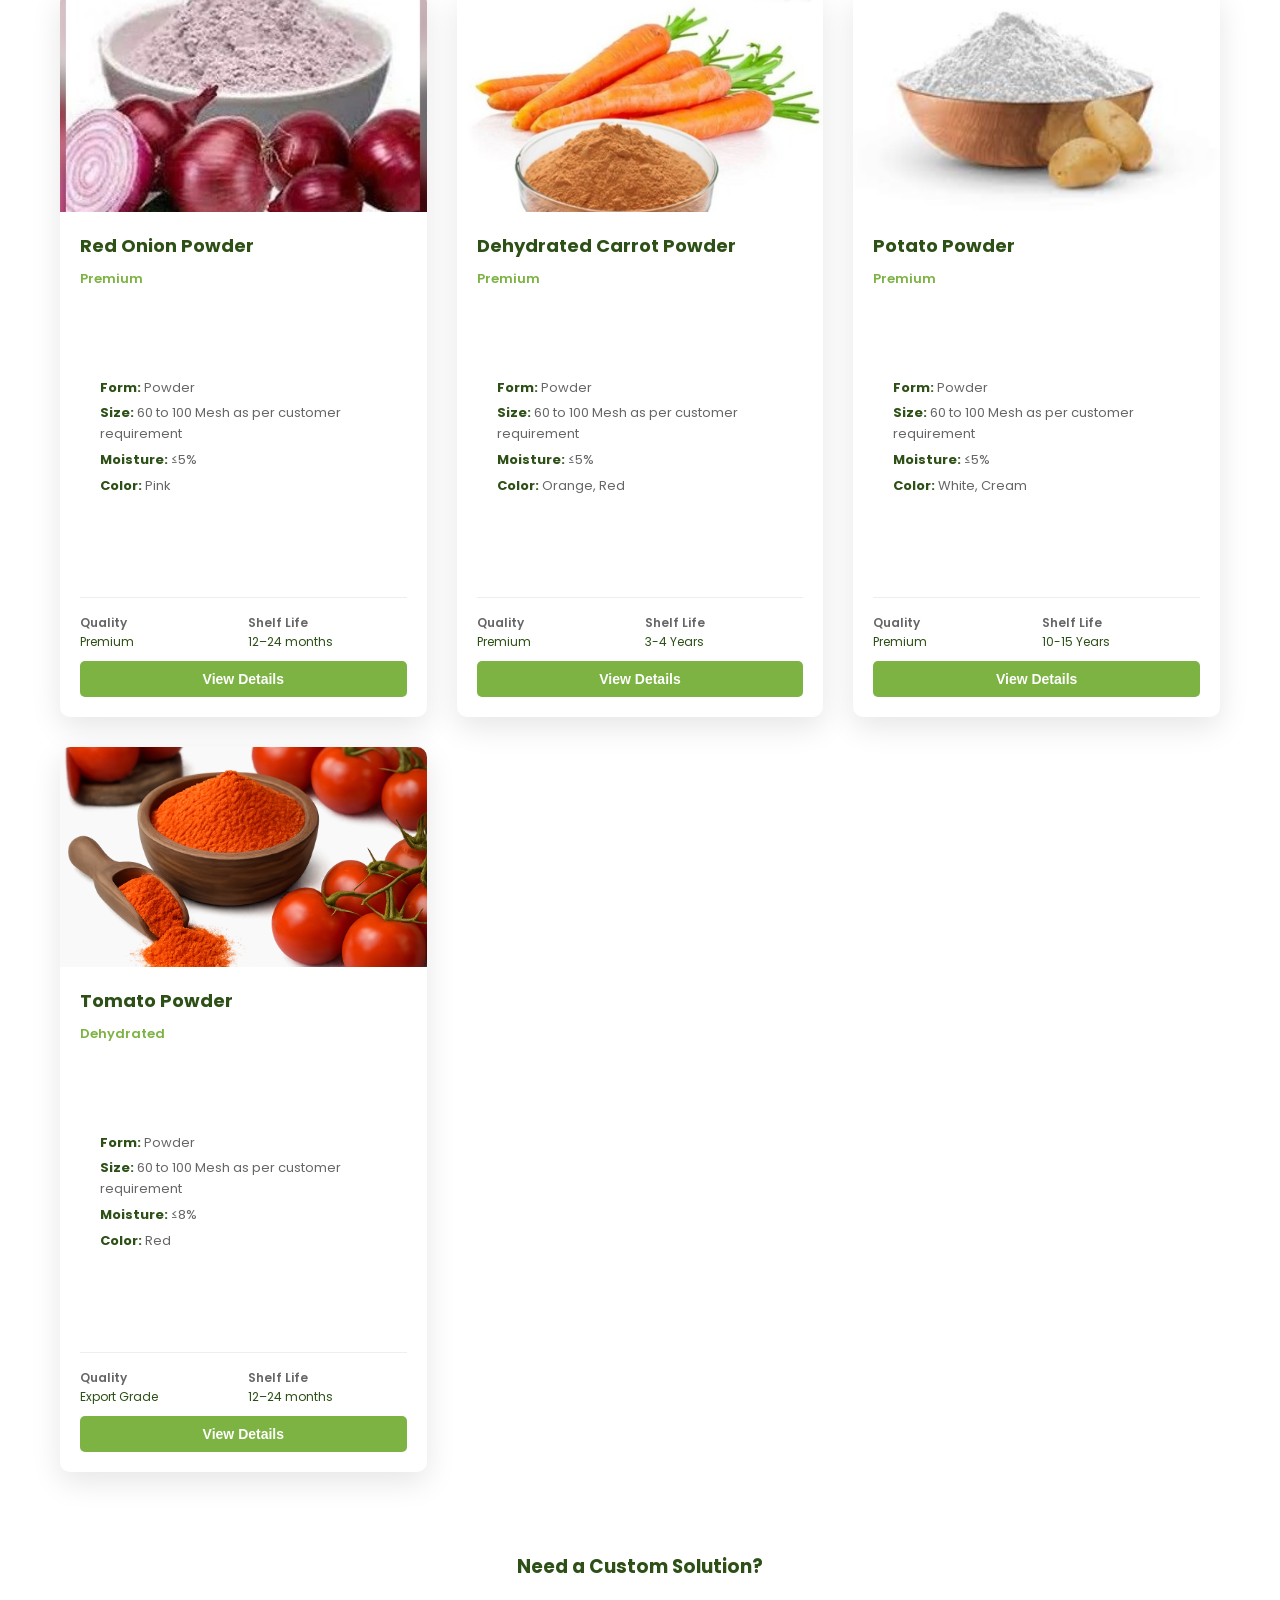
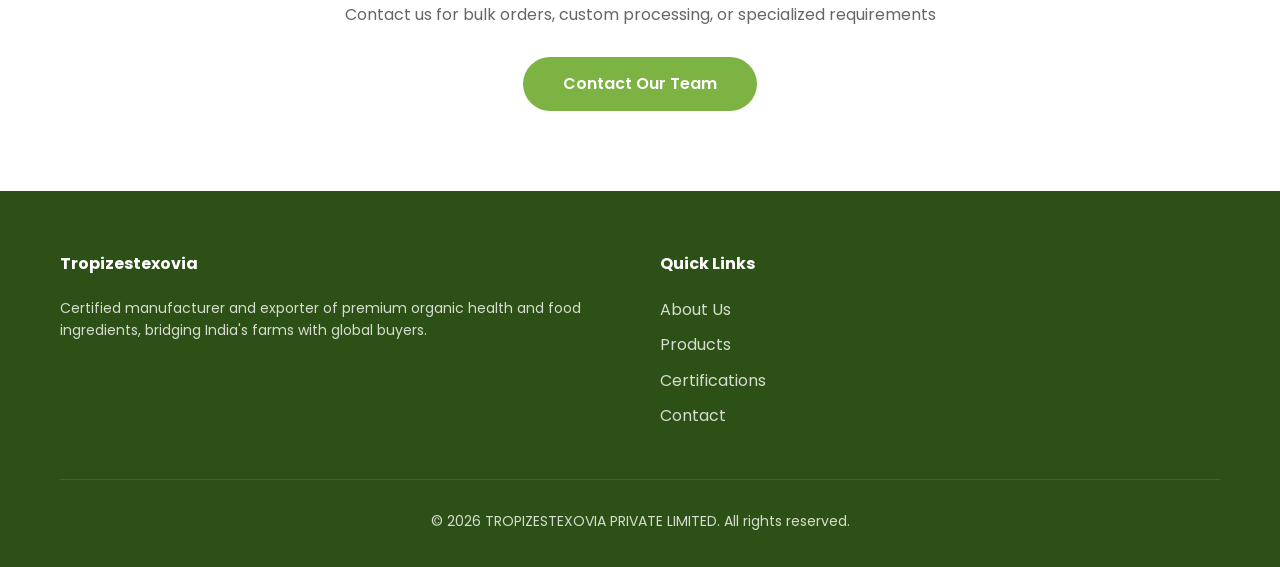
==== commit 602f3e22: "ginger changes" ====
--- a/product-dehydrated.html
+++ b/product-dehydrated.html
@@ -590,10 +590,10 @@
                         <button class="enquiry-btn">View Details</button>
                     </div>
                 </div>
-                <!-- Garlic Flakes -->
+                <!-- Ginger Flakes -->
                 <div class="product-showcase-card" onclick="openProductModal('ginger flakes')">
                     <div class="product-image-wrapper">
-                        <img src="images/ginger flakes.png" alt="Dehydrated Ginger Flakes" onerror="this.style.display='none'">
+                        <img src="images/Ginger Flakes.png" alt="Dehydrated Ginger Flakes" onerror="this.style.display='none'">
                     </div>
                     <div class="product-info">
                         <h3>Ginger Flakes</h3>
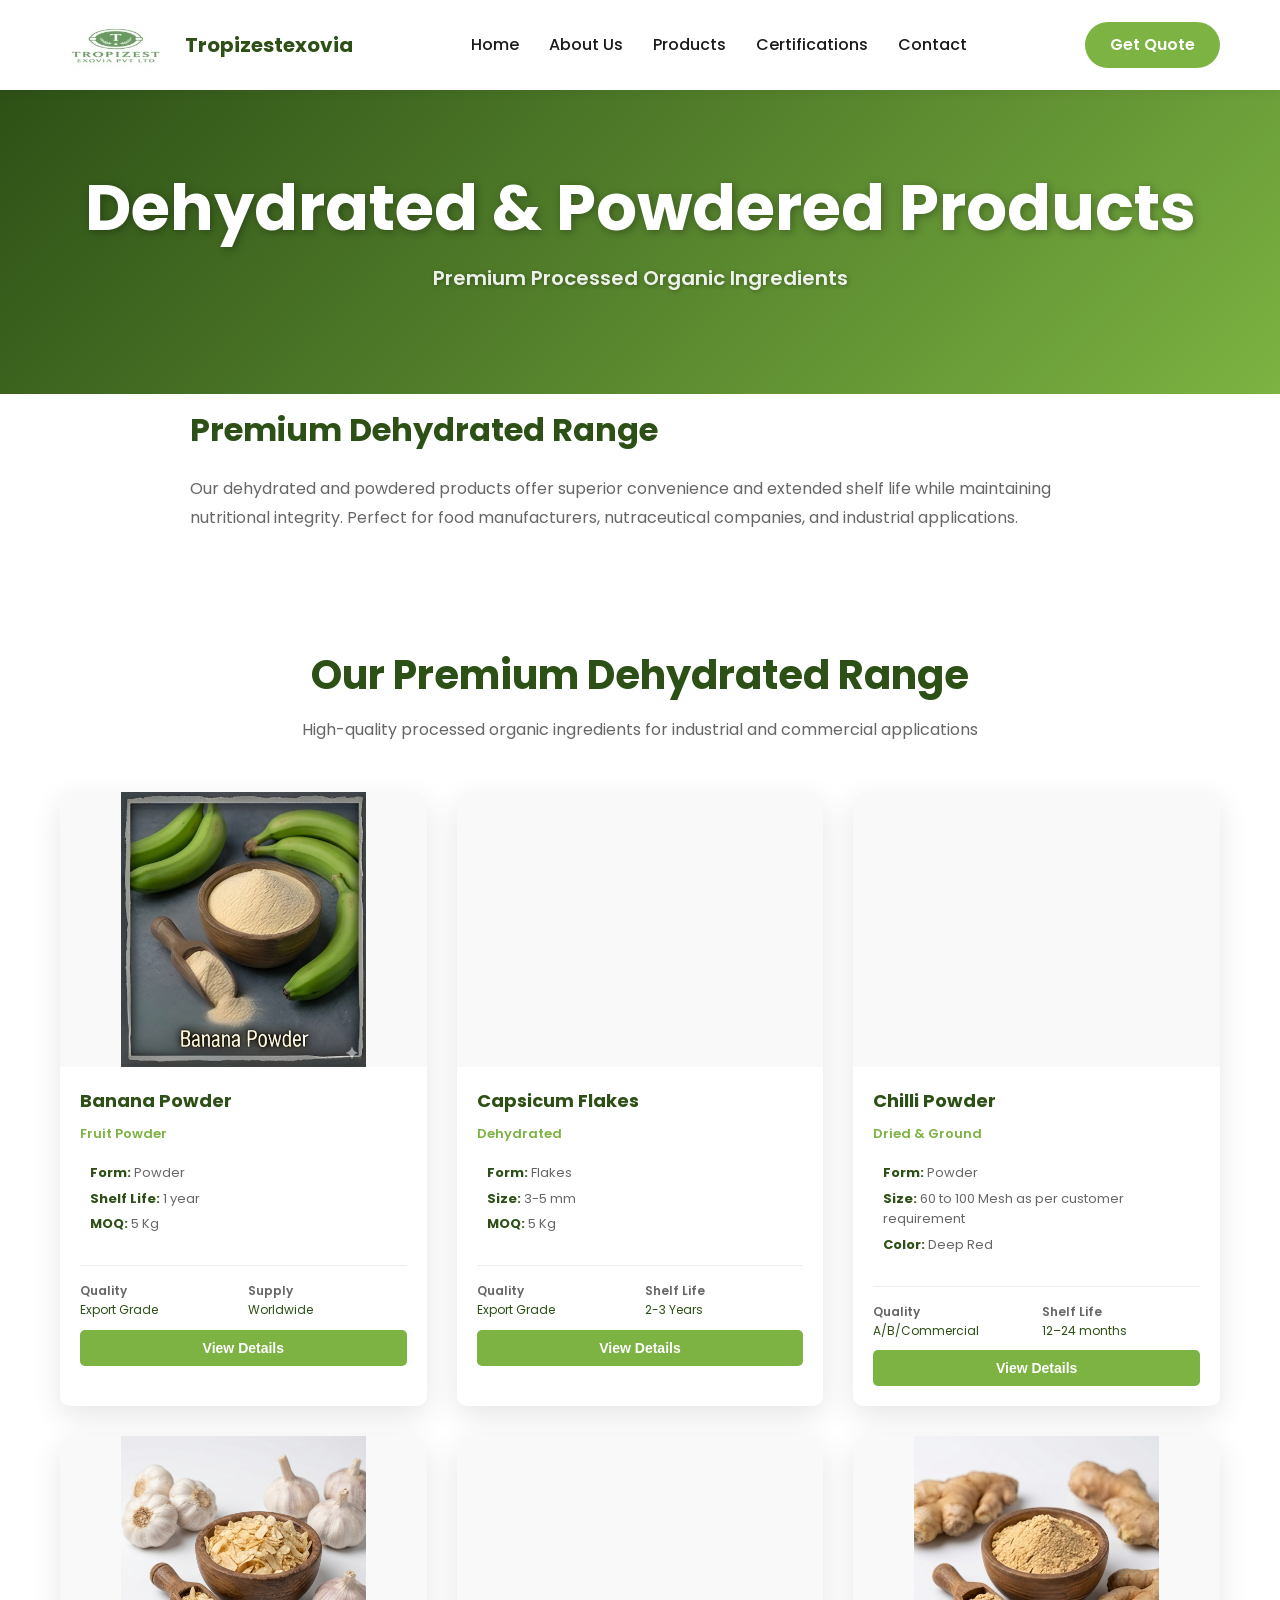
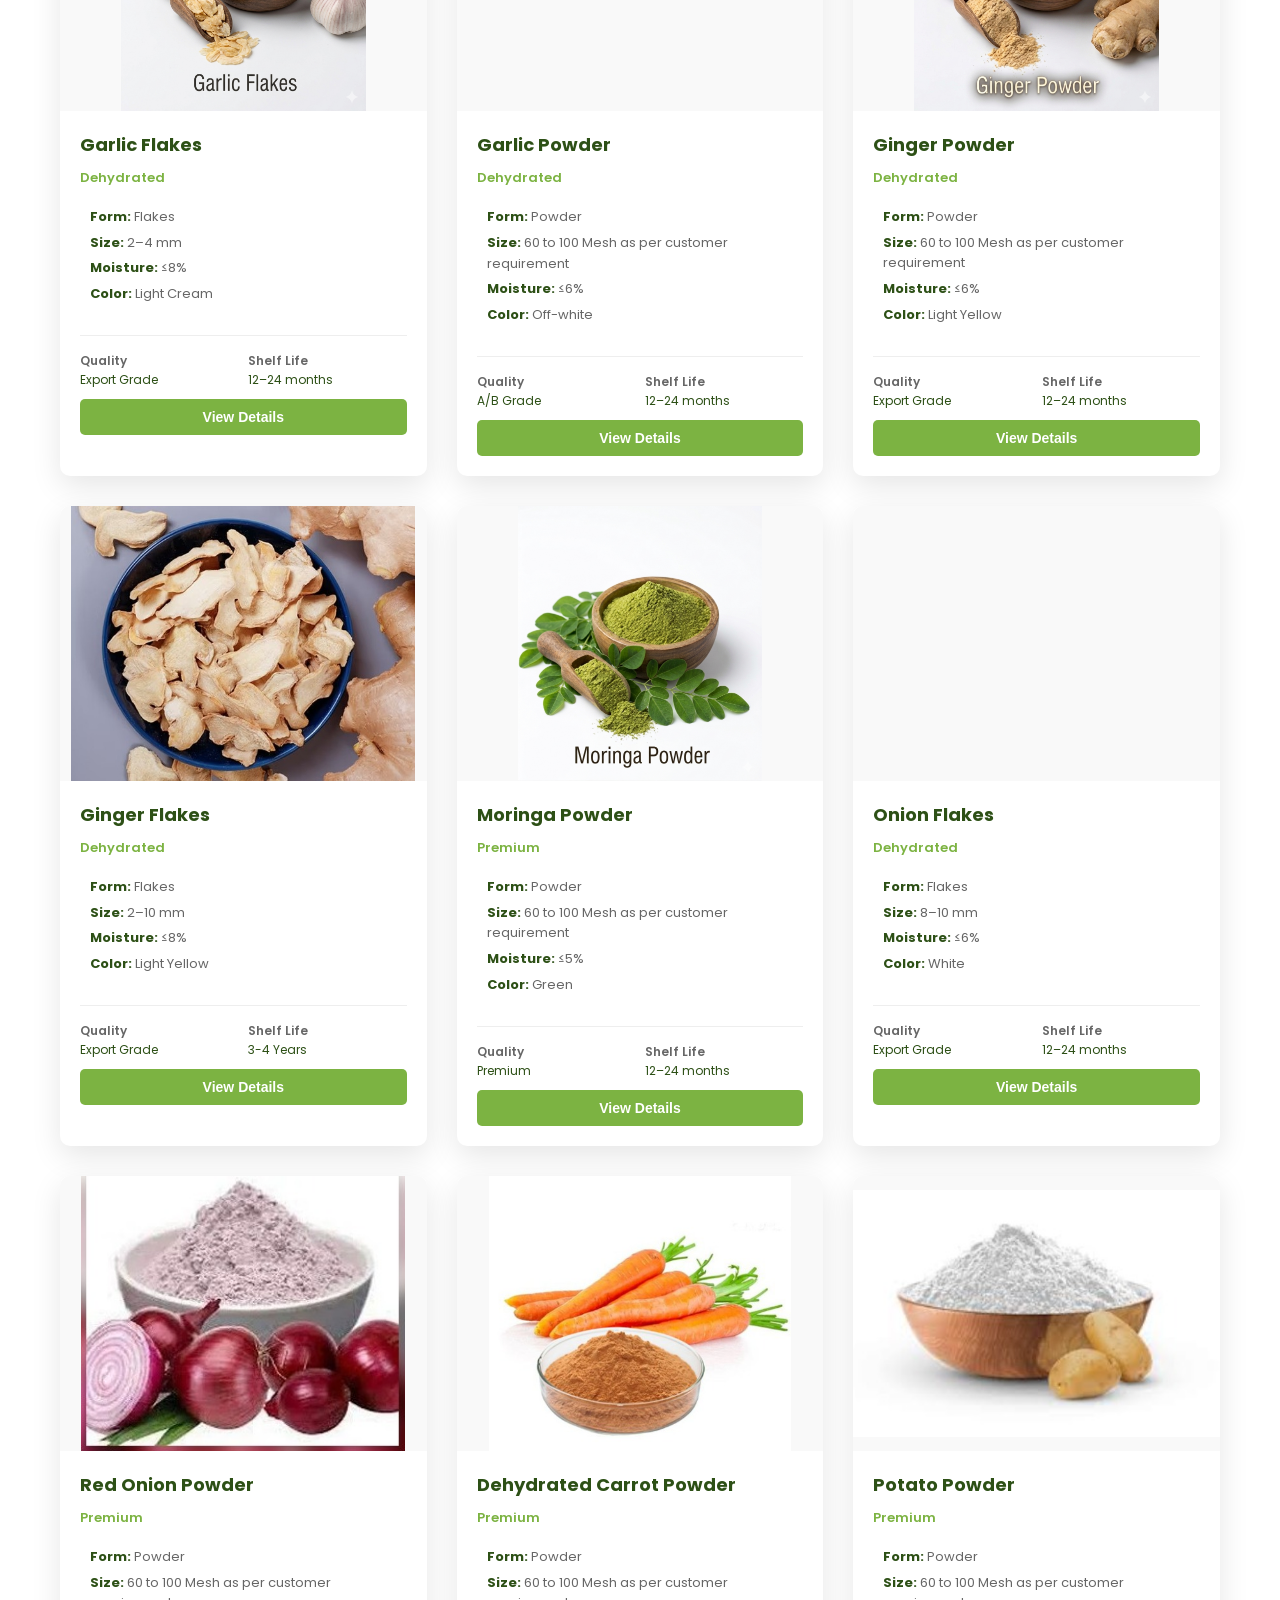
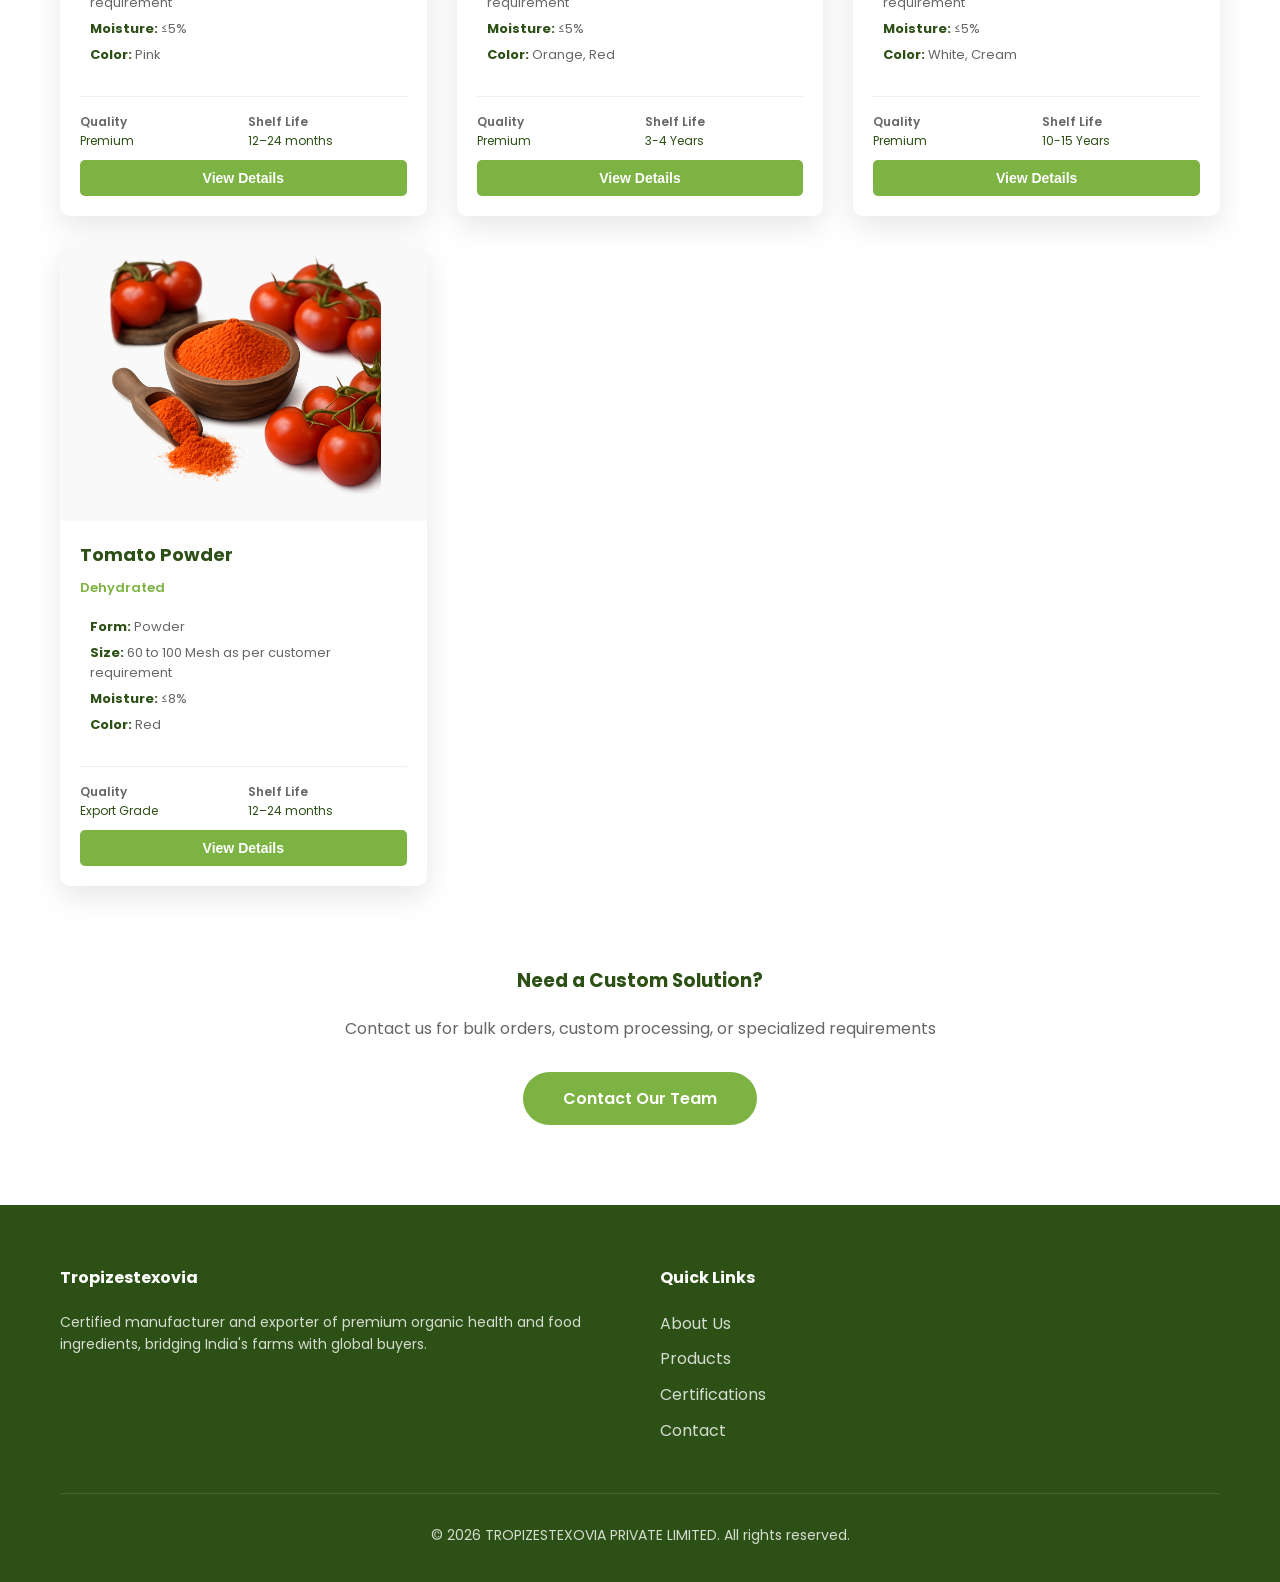
==== commit 8c36912b: "cng2" ====
--- a/product-dehydrated.html
+++ b/product-dehydrated.html
@@ -19,6 +19,8 @@
             grid-template-columns: repeat(auto-fit, minmax(280px, 1fr));
             gap: 30px;
             margin-top: 50px;
+            /* display:flex;
+            flex-direction:column; */
         }
         
         .product-showcase-card {
@@ -37,9 +39,11 @@
         
         .product-image-wrapper {
             width: 100%;
-            height: 220px;
+            /* height: 220px; */
+            aspect-ratio:4/3;
             background: var(--bg-light);
             display: flex;
+            /* flex-direction:column; */
             align-items: center;
             justify-content: center;
             overflow: hidden;
@@ -48,7 +52,9 @@
         .product-image-wrapper img {
             width: 100%;
             height: 100%;
-            object-fit: cover;
+            /* object-fit: cover; */
+            object-fit:contain;
+            display:block;
         }
         
         .product-info {
--- a/styles.css
+++ b/styles.css
@@ -687,7 +687,7 @@
 }
 
 .product-details {
-    padding: 80px 20px;
+    padding: 10px 10px;
     background-color: var(--white);
 }
 
@@ -774,20 +774,20 @@
 .contact-content {
     display: grid;
     grid-template-columns: 1fr 1fr;
-    gap: 60px;
+    gap: 30px;
     align-items: start;
 }
 
 .contact-info {
-    display: grid;
+    /* display: grid; */
     grid-template-columns: 1fr;
-    gap: 30px;
+    gap: 20px;
 }
 
 .info-card {
     background-color: var(--white);
-    padding: 30px;
-    border-radius: 10px;
+    padding: 5px;  
+    /* border-radius: 10px;   */
     text-align: center;
     box-shadow: var(--shadow);
     transition: all 0.3s ease;
@@ -799,14 +799,14 @@
 }
 
 .info-card i {
-    font-size: 32px;
+    font-size: 20px;
     color: var(--secondary-color);
-    margin-bottom: 15px;
+    /* margin-bottom: 15px; */
 }
 
 .info-card h4 {
     color: var(--primary-color);
-    margin-bottom: 10px;
+    /* margin-bottom: 10px; */
 }
 
 .info-card p {
@@ -826,13 +826,13 @@
 
 .contact-form {
     background-color: var(--white);
-    padding: 40px;
-    border-radius: 10px;
+    padding: 5px;
+    border-radius: 5px;
     box-shadow: var(--shadow);
 }
 
 .form-group {
-    margin-bottom: 20px;
+    margin-bottom: 15px;
 }
 
 .form-group input,
@@ -1293,3 +1293,14 @@
 @media (max-width: 768px) {
     .quote-grid { grid-template-columns: 1fr; }
 }
+html{scroll-behavior:smooth}
+.logo-img{max-height:60px!important;width:auto}
+.hero-title{font-size:clamp(2rem,5vw,4rem)!important}
+.navbar{position:sticky;top:0;z-index:1000}
+.whatsapp-float{position:fixed;bottom:20px;right:20px;font-size:28px;text-decoration:none;z-index:9999}
+.back-top{position:fixed;bottom:80px;right:20px;display:none;z-index:9999;padding:10px}
+@media(max-width:768px){
+ .nav-menu{flex-direction:column}
+ .logo-img{max-height:45px!important}
+ body{overflow-x:hidden}
+}
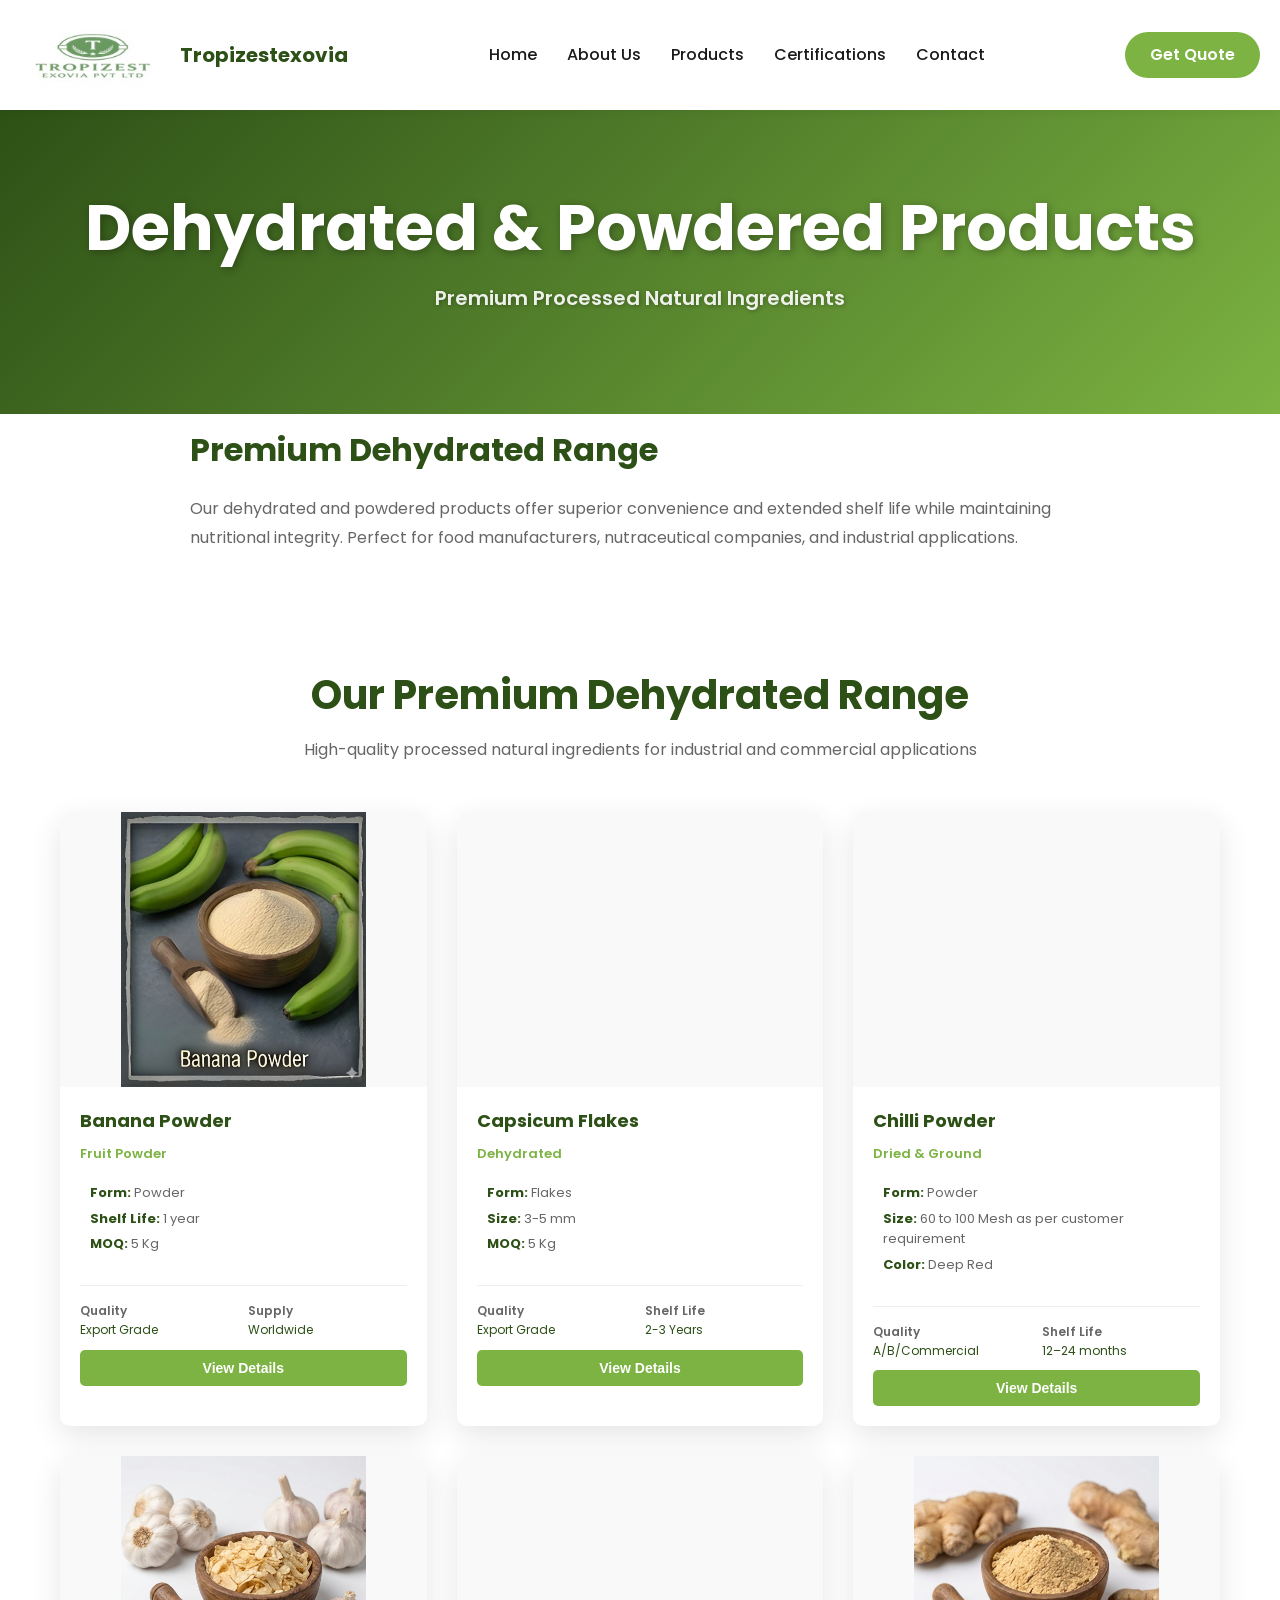
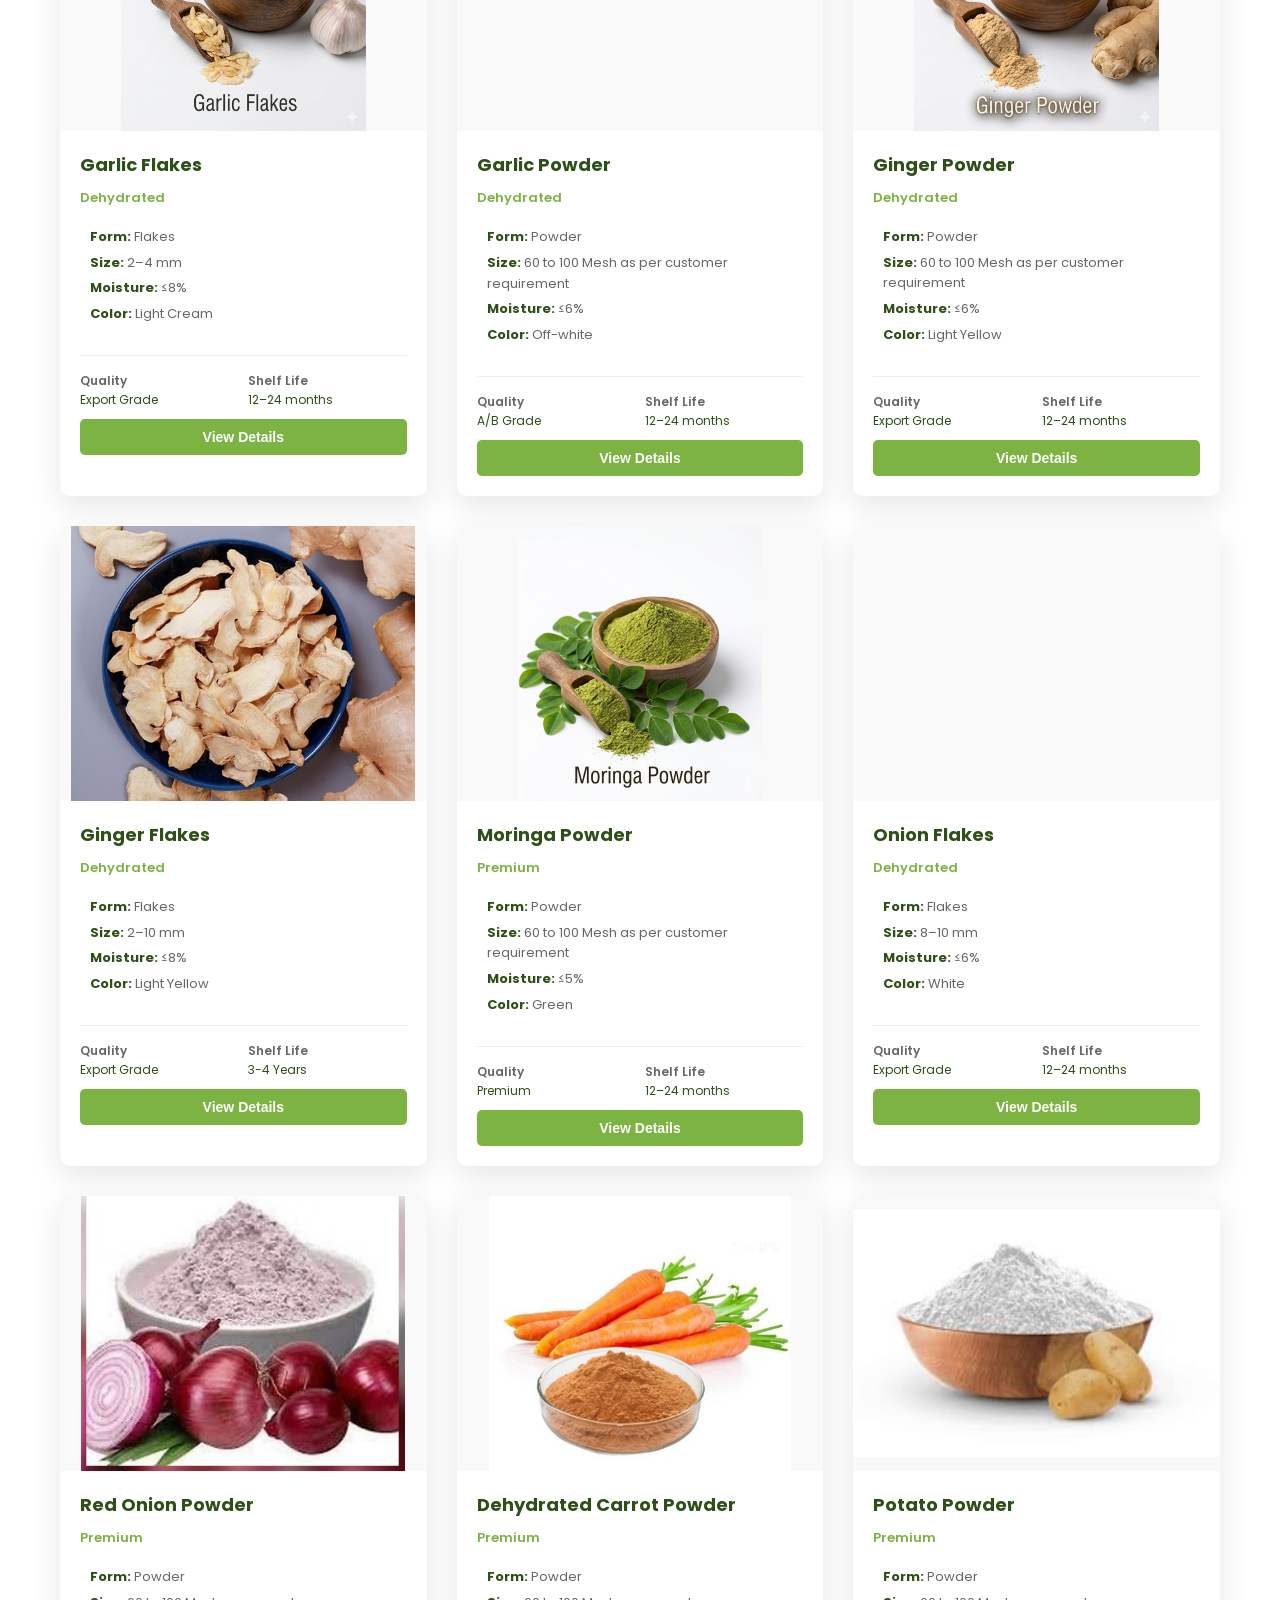
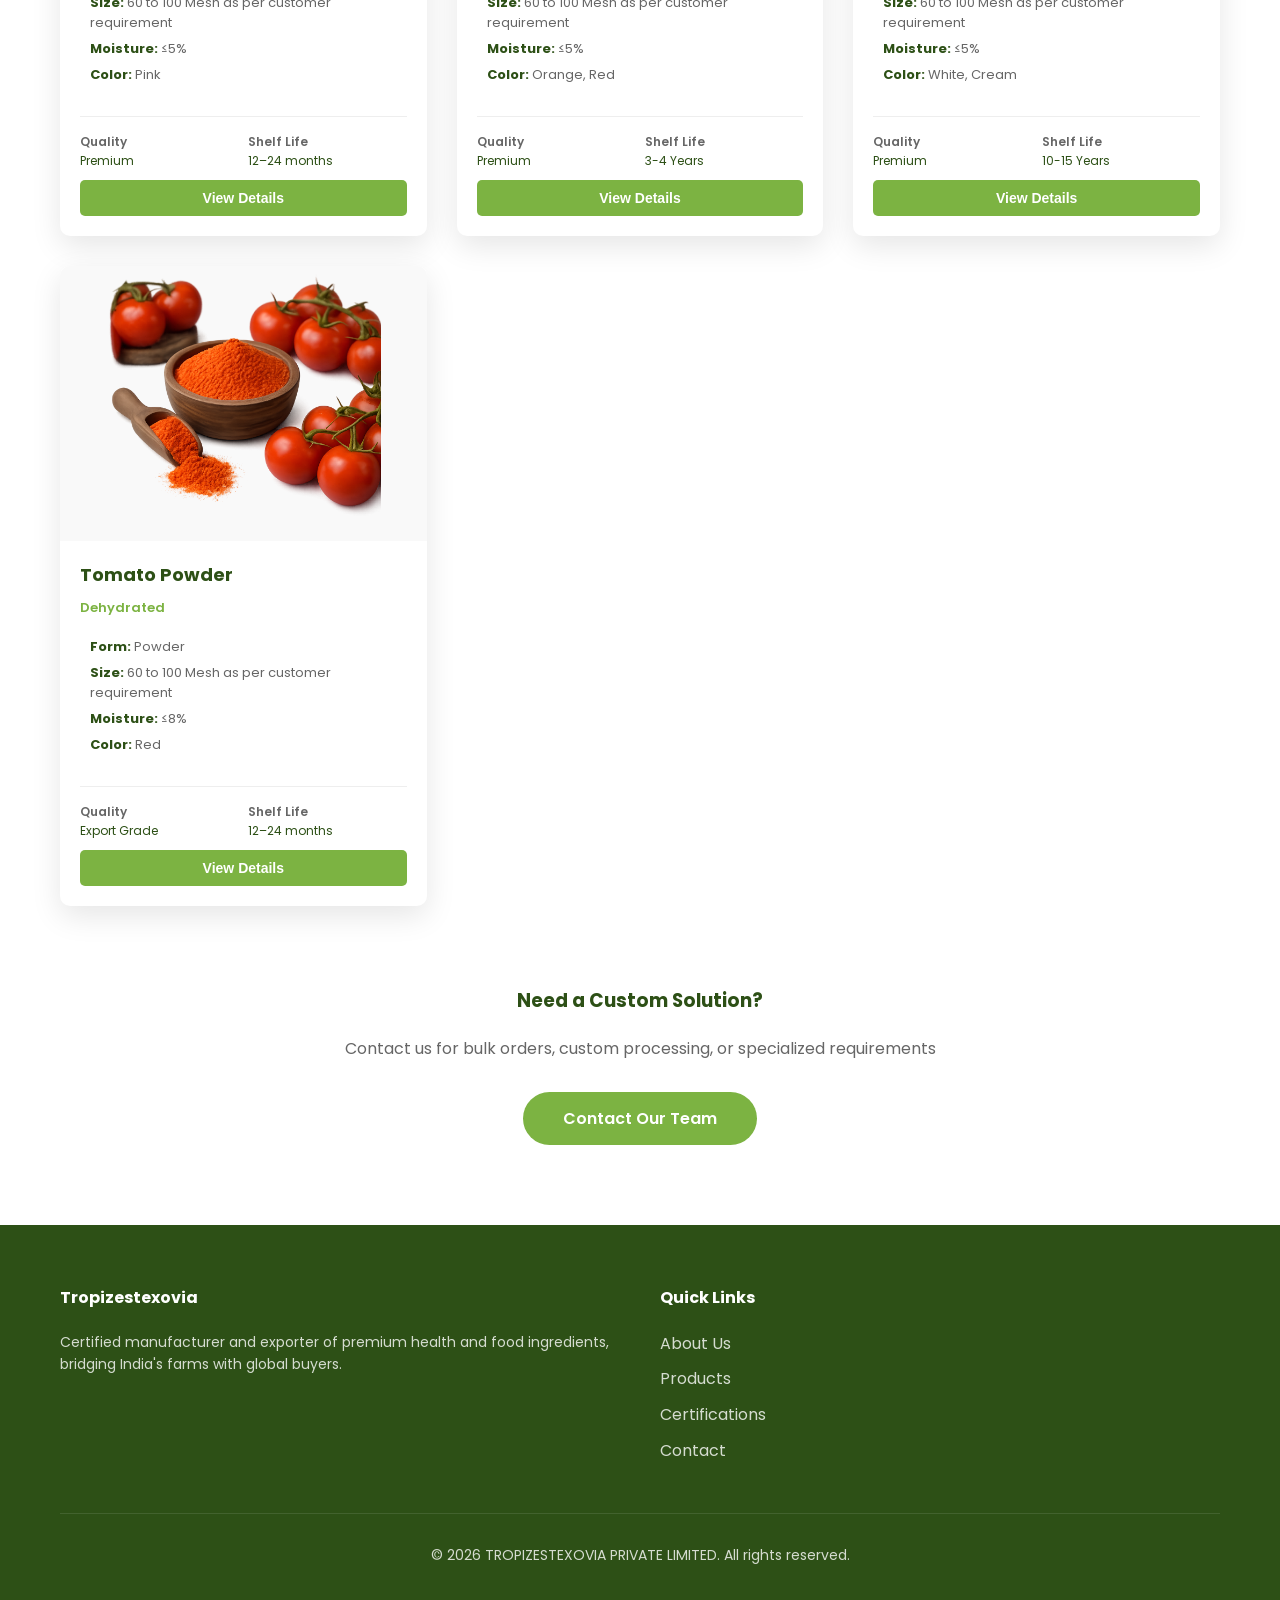
==== commit 47102689: "dar" ====
--- a/product-dehydrated.html
+++ b/product-dehydrated.html
@@ -408,7 +408,7 @@
     <section class="product-hero">
         <div class="container">
             <h1 class="hero-title">Dehydrated & Powdered Products</h1>
-            <p class="hero-subtitle">Premium Processed Organic Ingredients</p>
+            <p class="hero-subtitle">Premium Processed Natural Ingredients</p>
         </div>
     </section>
 
@@ -426,7 +426,7 @@
     <section class="product-list-page">
         <div class="container">
             <h2 class="section-title" style="text-align: center; margin-bottom: 10px;">Our Premium Dehydrated Range</h2>
-            <p class="section-subtitle">High-quality processed organic ingredients for industrial and commercial applications</p>
+            <p class="section-subtitle">High-quality processed natural ingredients for industrial and commercial applications</p>
             
             <div class="products-showcase">
                 <!-- Banana Powder -->
@@ -878,7 +878,7 @@
             <div class="footer-content">
                 <div class="footer-section">
                     <h4>Tropizestexovia</h4>
-                    <p>Certified manufacturer and exporter of premium organic health and food ingredients, bridging India's farms with global buyers.</p>
+                    <p>Certified manufacturer and exporter of premium health and food ingredients, bridging India's farms with global buyers.</p>
                 </div>
                 <div class="footer-section">
                     <h4>Quick Links</h4>
--- a/styles.css
+++ b/styles.css
@@ -49,7 +49,8 @@
     display: flex;
     justify-content: space-between;
     align-items: center;
-    max-width: 1200px;
+    height:80px;
+    max-width: 1300px;
     margin: 0 auto;
     padding: 0 20px;
 }
@@ -57,7 +58,7 @@
 .logo {
     display: flex;
     align-items: center;
-    gap: px;
+    gap:px;
     text-decoration: none;
     font-weight: 700;
     font-size: 20px;
@@ -67,8 +68,11 @@
 
 
 .logo-img {
-    height: 100px;
-    width: 130px;
+    /* height: 100px;
+    width: 130px; */
+    width:150px;
+    height:auto;
+    max-height:none;
 }
 
 .logo-text {
@@ -488,7 +492,7 @@
     overflow: hidden;
 }
 
-.product-image {
+/* .product-image {
     width: 100%;
     height: 250px;
     background-color: var(--bg-light);
@@ -505,6 +509,22 @@
     height: 100%;
     object-fit: cover;
     transition: transform 0.3s ease;
+} */
+ .product-image{
+    width:100%;
+    aspect-ratio:4/3;
+    background-color: var(--bg-light);
+    display: flex;
+    overflow:hidden;
+    border-radius:10px;
+    justify-content: center;
+}
+
+.product-image img{
+    width:100%;
+    height:100%;
+    object-fit:contain;
+    display:block;
 }
 
 .product-card:hover .product-image img {
@@ -965,11 +985,18 @@
 
 @media (max-width: 768px) {
     .navbar {
-        padding: 10px 0;
+        /* padding: 10px 0; */
+        padding:0;
     }
     
     .nav-container {
-        padding: 0 15px;
+        /* padding: 0 15px; */
+        height:70px;
+        padding:0 15px;
+        display:flex;
+        align-items:center;
+        justify-content:space-between;
+        
     }
     
     .logo {
@@ -978,8 +1005,11 @@
     }
     
     .logo-img {
-        height: 40px;
-        width: 40px;
+        /* height: 40px;
+        width: 40px; */
+        width:120px;
+        height:auto;
+        max-height:none;
     }
     
     .logo-text {
@@ -1082,11 +1112,17 @@
 
 @media (max-width: 480px) {
     .navbar {
-        padding: 8px 0;
+        /* padding: 8px 0; */
+        padding: 0;
     }
     
     .nav-container {
-        padding: 0 10px;
+        height:60px;
+        padding:0 12px;
+        display:flex;
+        align-items:center;
+        justify-content:space-between;
+        /* padding: 0 10px; */
     }
     
     .logo {
@@ -1095,8 +1131,11 @@
     }
     
     .logo-img {
-        height: 35px;
-        width: 35px;
+        /* height: 35px;
+        width: 35px; */
+        width:100px;
+        height:auto;
+        max-height:none;
     }
 
     .hero {
@@ -1201,7 +1240,15 @@
 
 @media (max-width: 360px) {
     .navbar {
-        padding: 6px 0;
+        /* padding: 6px 0; */
+        padding:0;
+    }
+    .nav-container{
+        height:50px;
+        padding:0 10px;
+        display:flex;
+        align-items:center;
+        justify-content:space-between;
     }
     
     .logo {
@@ -1209,8 +1256,11 @@
     }
     
     .logo-img {
-        height: 30px;
-        width: 30px;
+        /* height: 30px;
+        width: 30px; */
+        width:85px;
+        height:auto;
+        max-height:none;
     }
 
     .hero-title {
@@ -1293,14 +1343,15 @@
 @media (max-width: 768px) {
     .quote-grid { grid-template-columns: 1fr; }
 }
+
 html{scroll-behavior:smooth}
-.logo-img{max-height:60px!important;width:auto}
+/* .logo-img{max-height:60px!important;width:auto} */
 .hero-title{font-size:clamp(2rem,5vw,4rem)!important}
 .navbar{position:sticky;top:0;z-index:1000}
 .whatsapp-float{position:fixed;bottom:20px;right:20px;font-size:28px;text-decoration:none;z-index:9999}
 .back-top{position:fixed;bottom:80px;right:20px;display:none;z-index:9999;padding:10px}
 @media(max-width:768px){
  .nav-menu{flex-direction:column}
- .logo-img{max-height:45px!important}
+ /* .logo-img{max-height:45px!important} */
  body{overflow-x:hidden}
-}
+}
